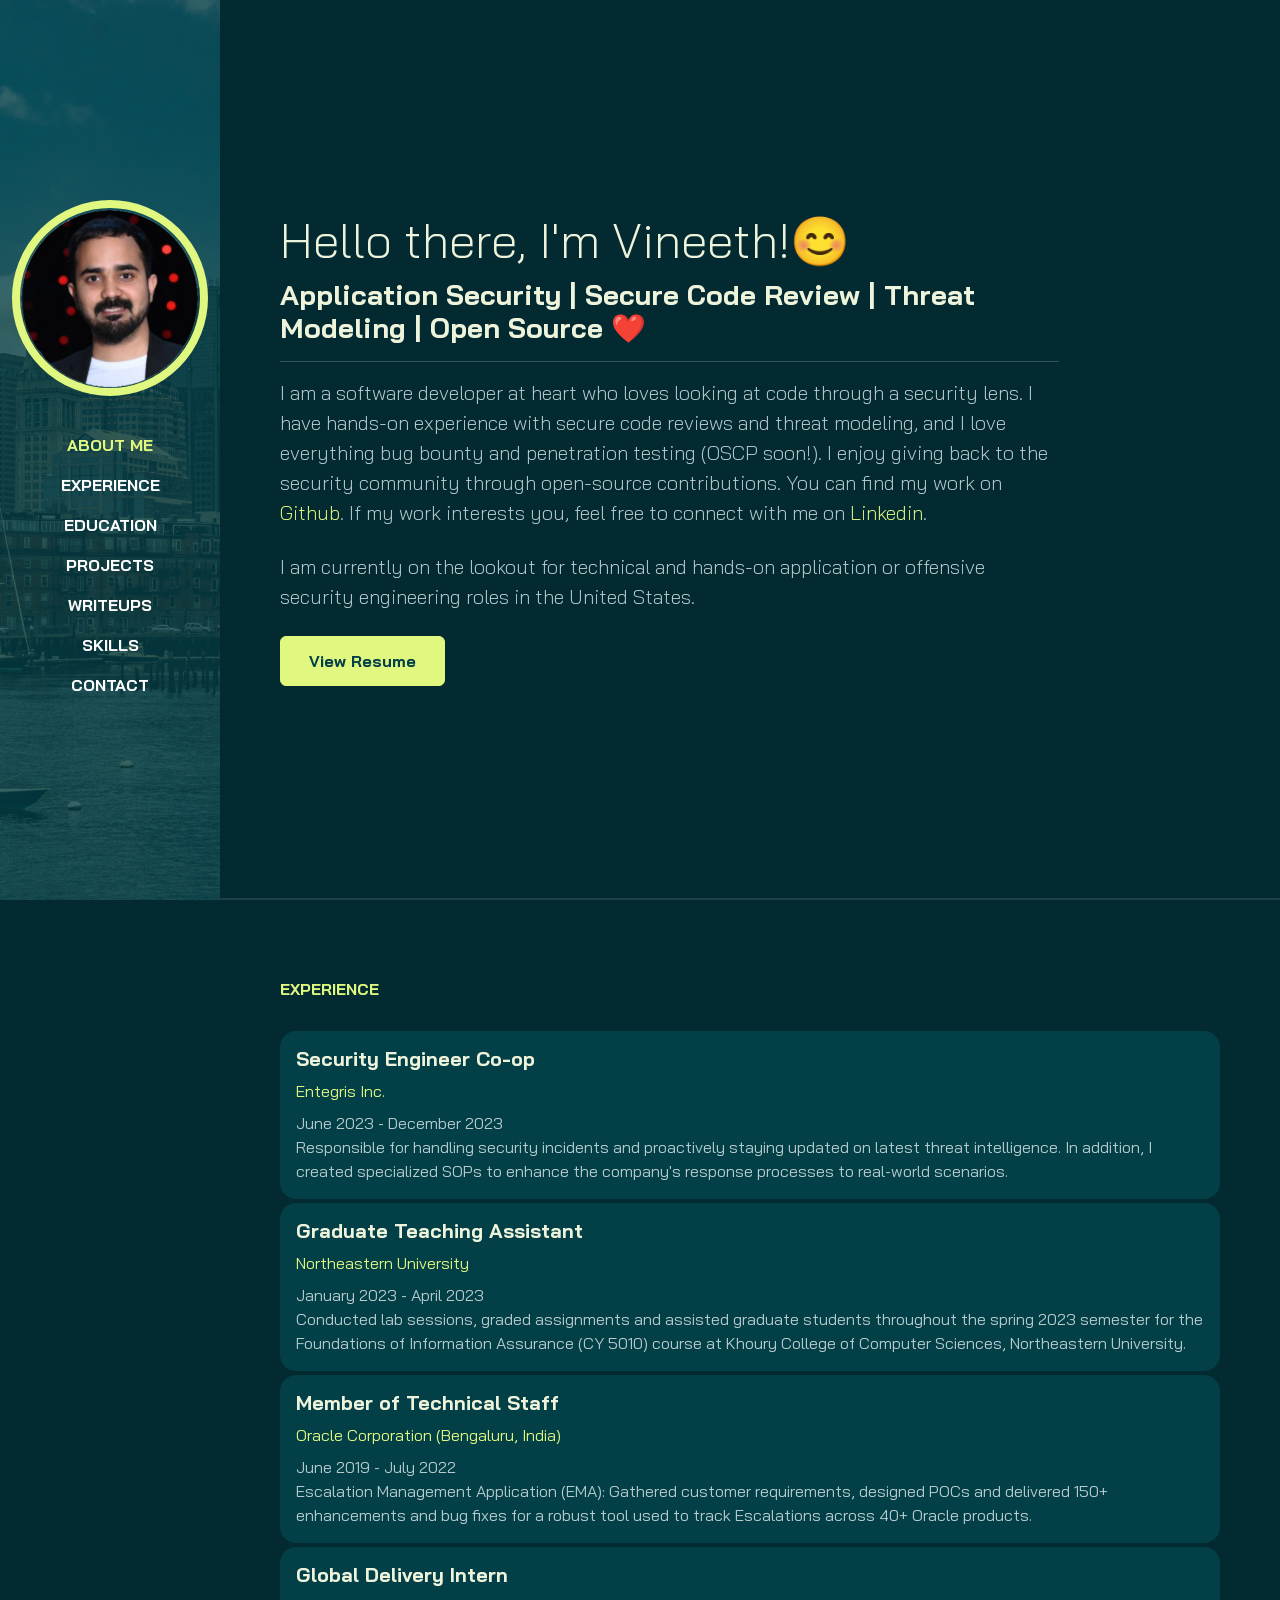
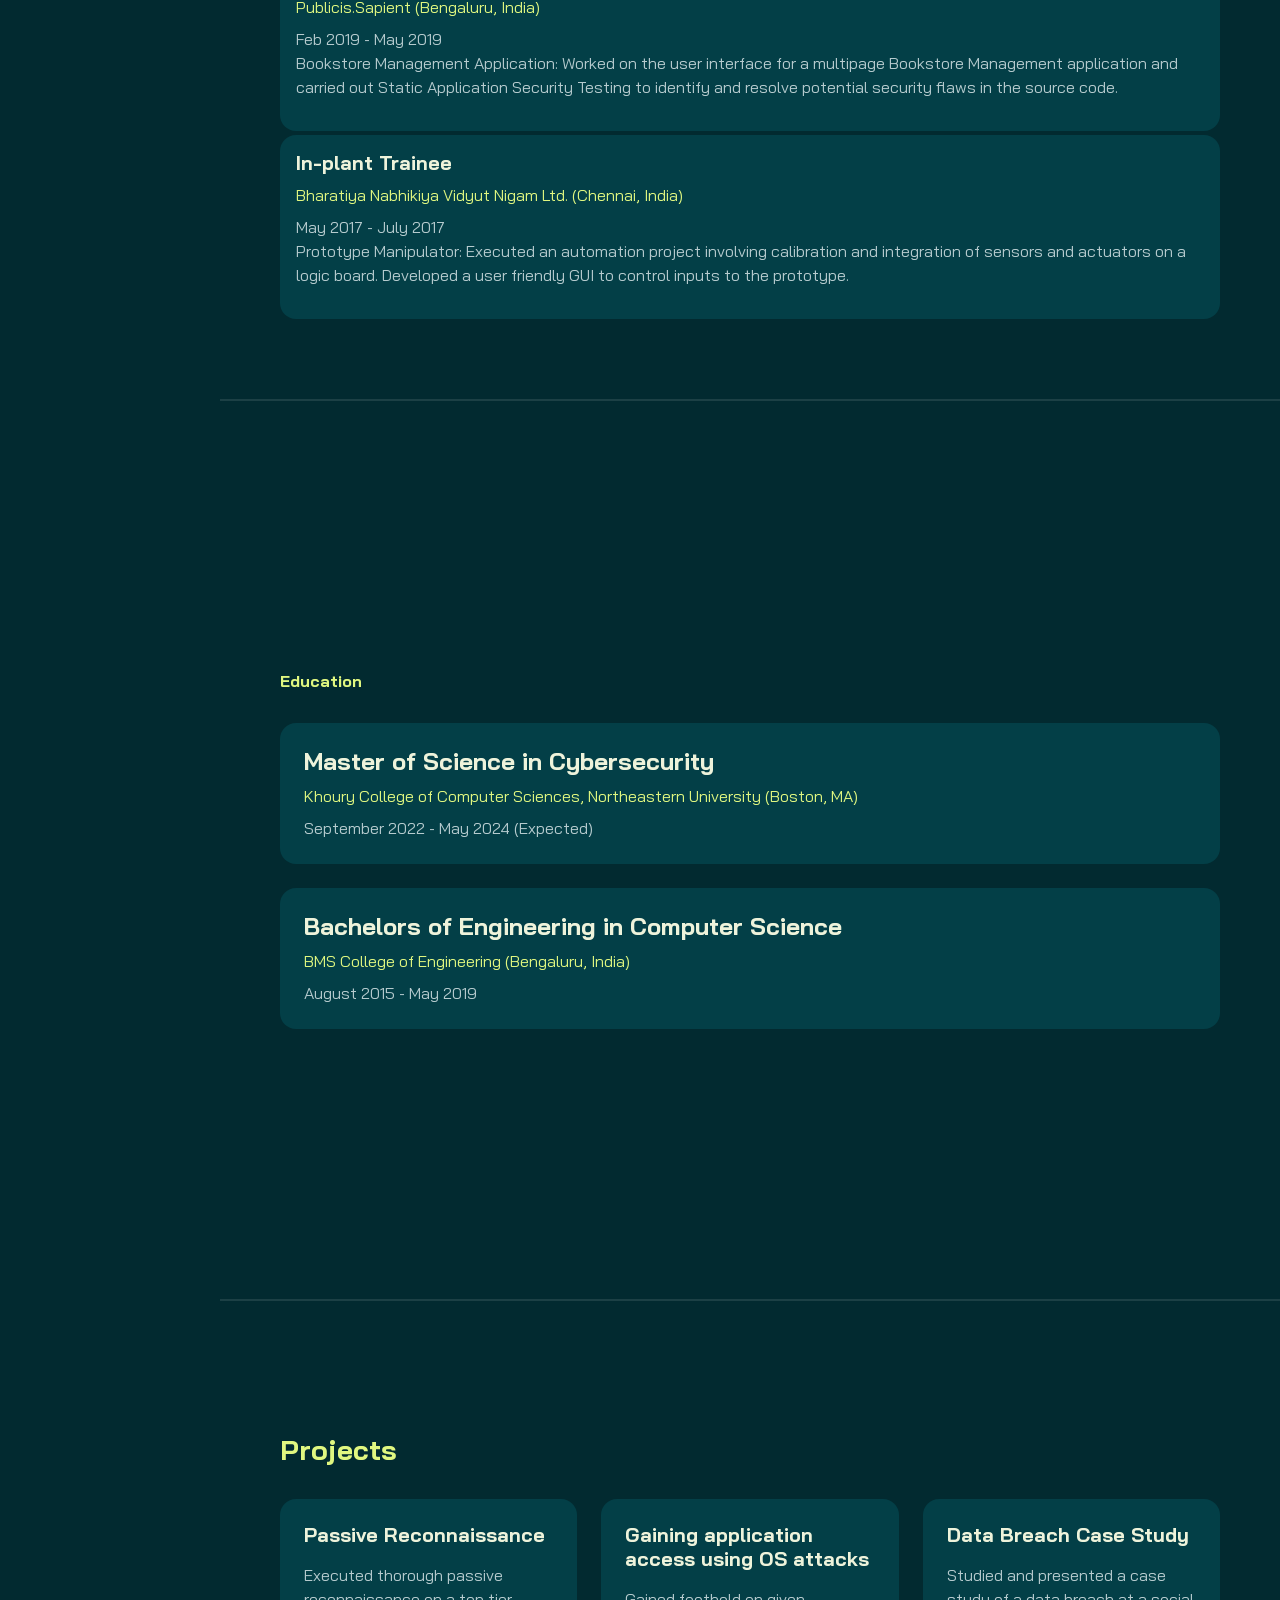
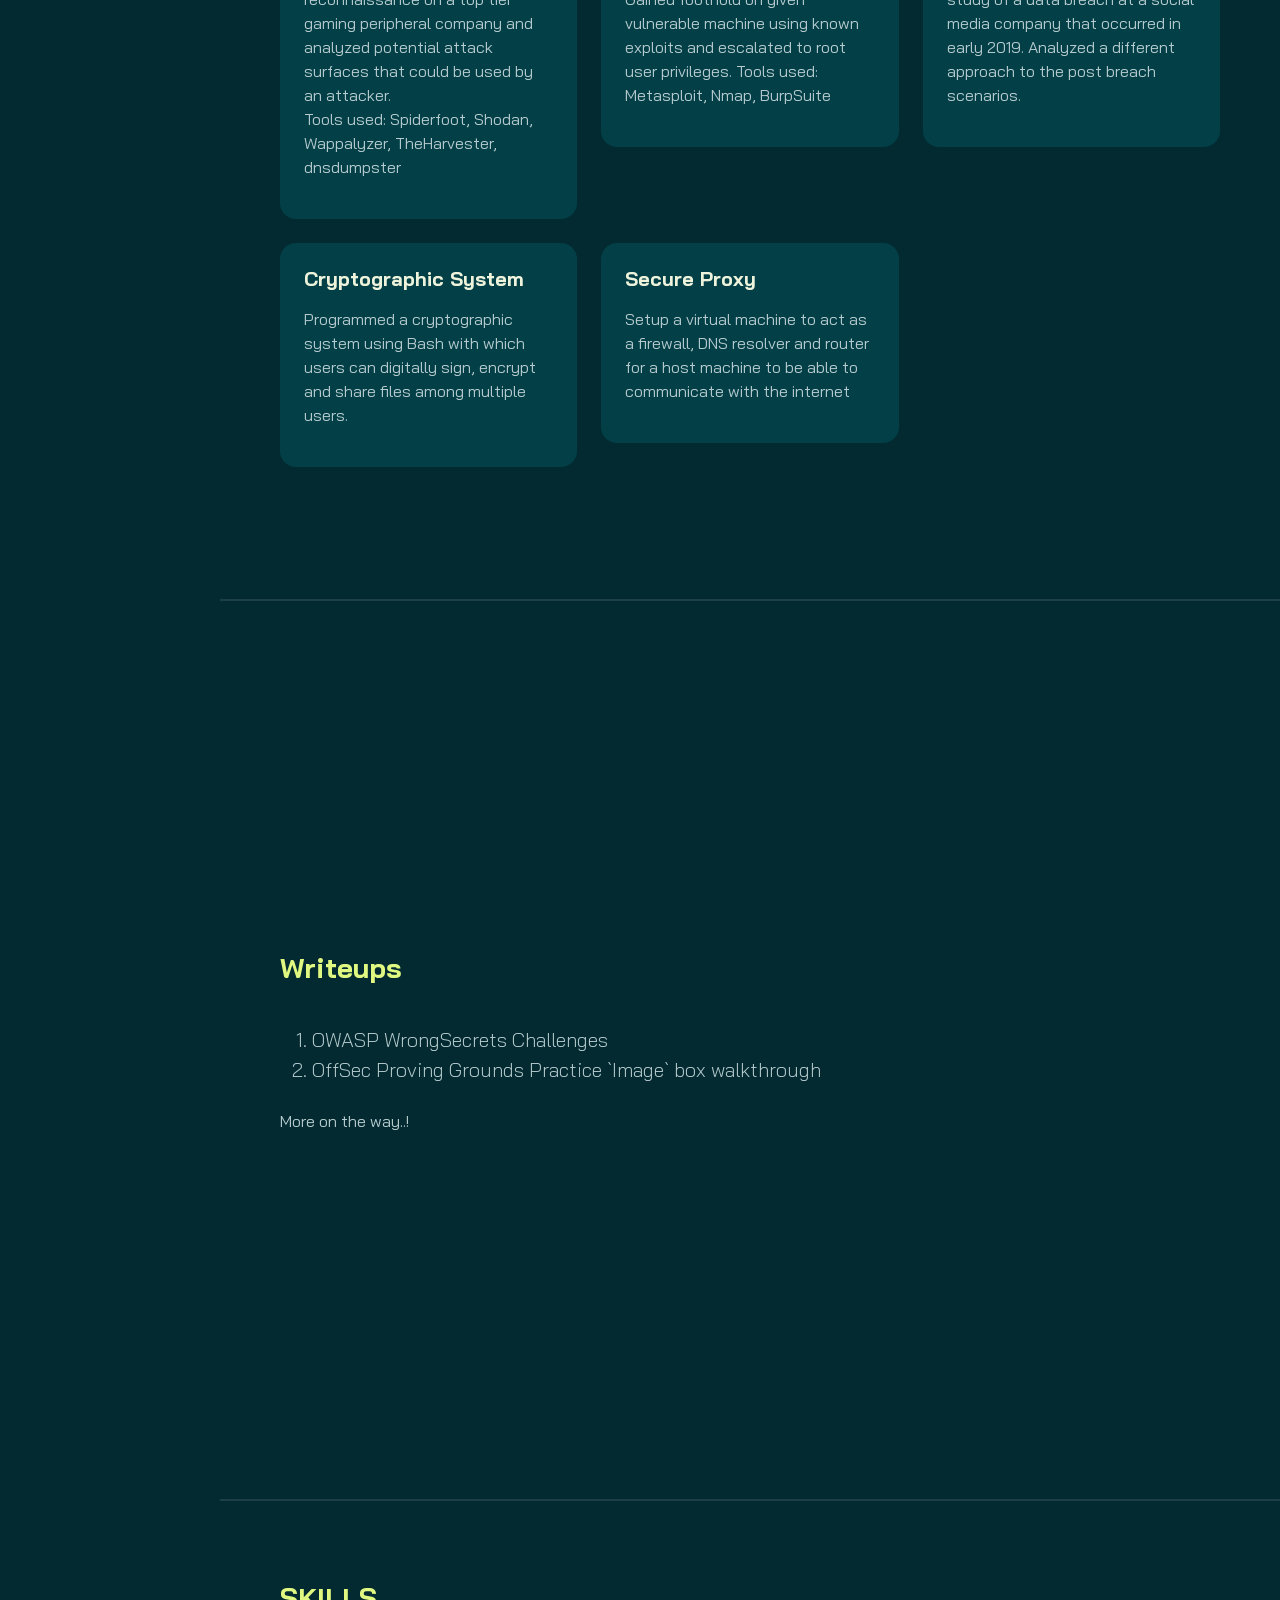
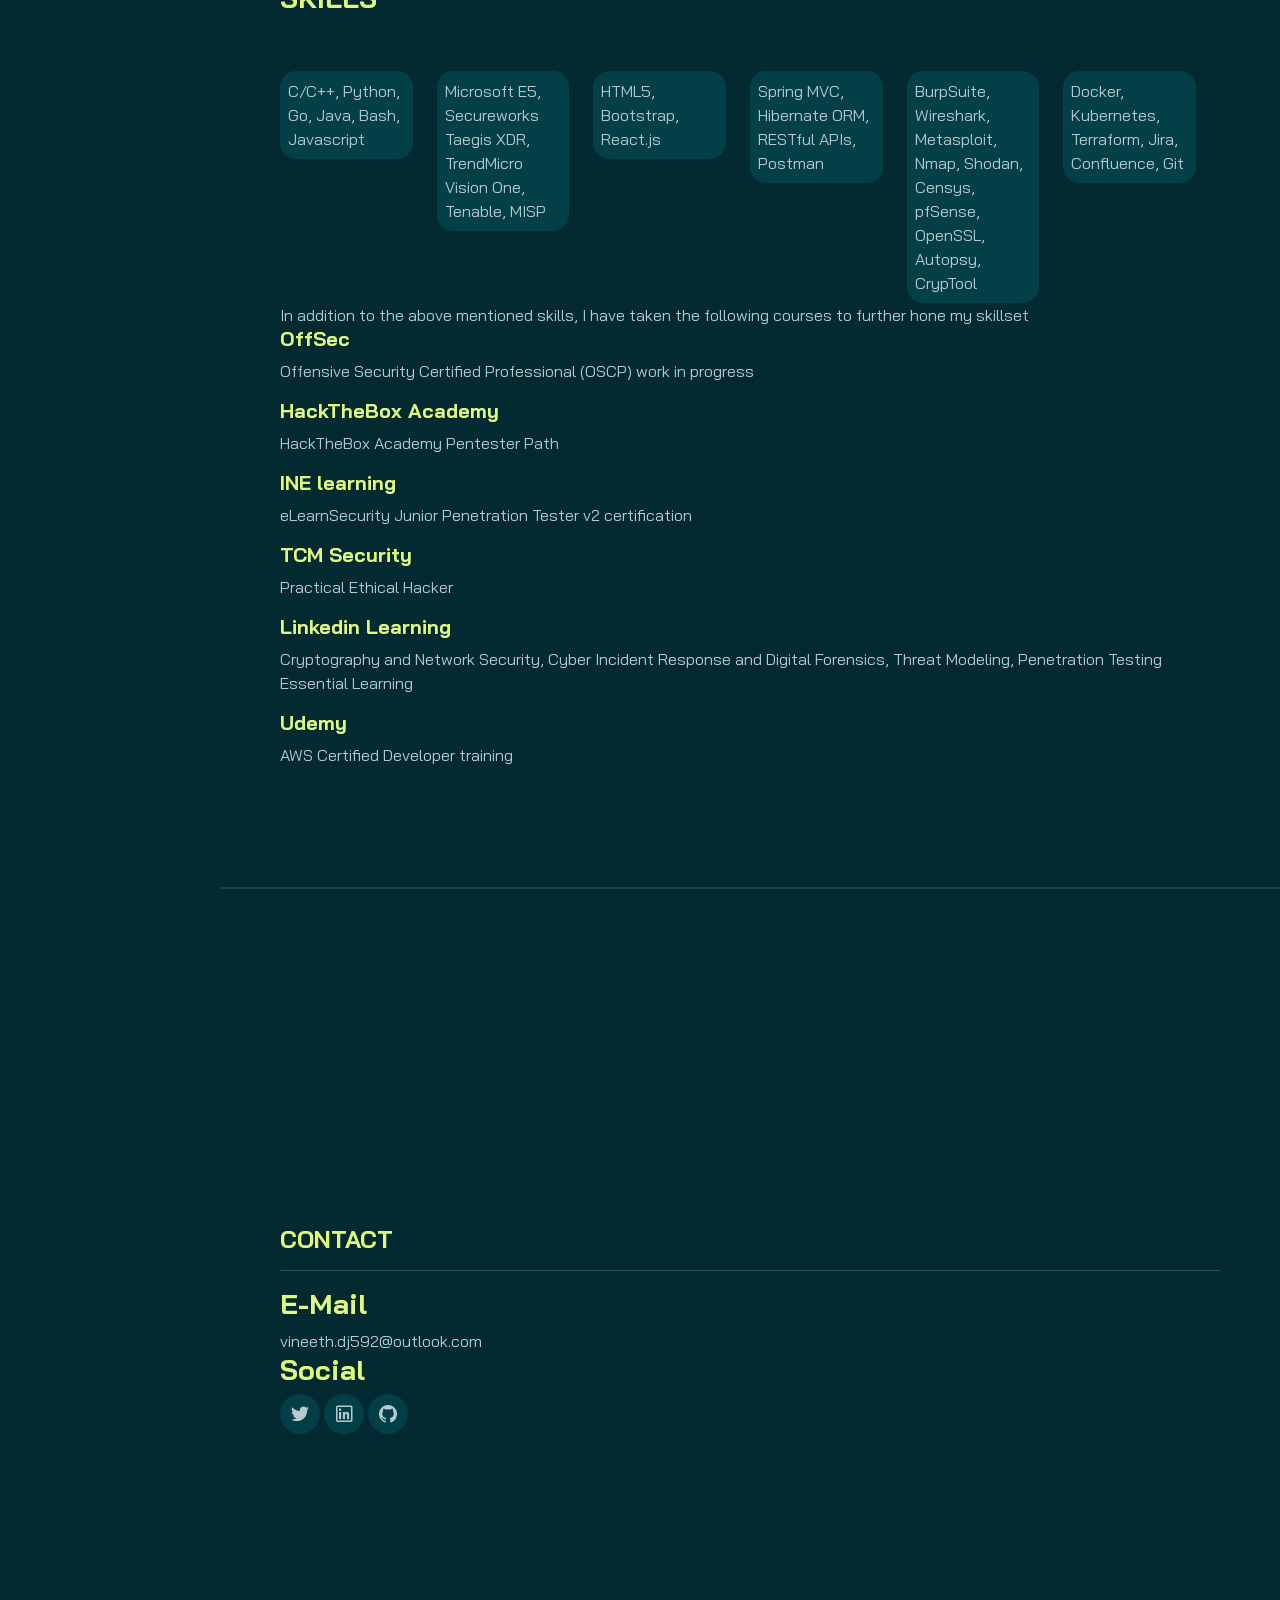
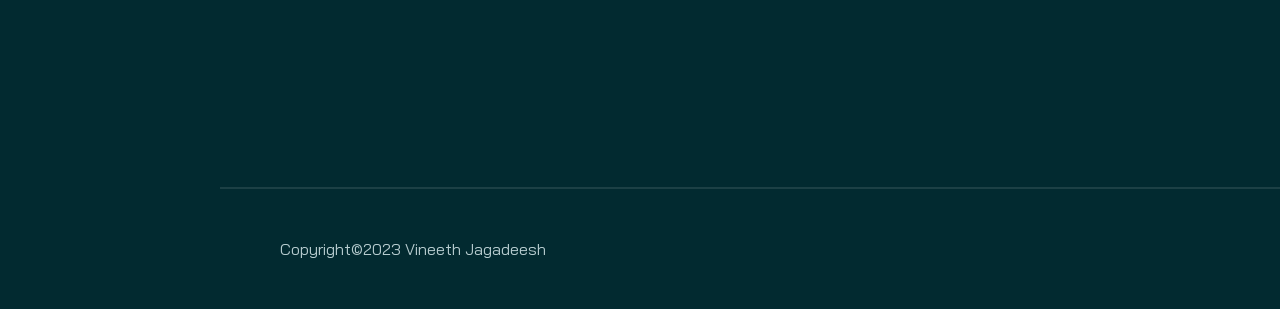
==== index.html @ b93177c3 "heading, resume, new article, twitter handle changed" ====
<!DOCTYPE html>
<html lang="en">

<head>
    <meta charset="UTF-8">
    <meta http-equiv="X-UA-Compatible" content="IE=edge">
    <meta name="viewport" content="width=device-width, initial-scale=1.0">
    <title>Vineeth Jagadeesh - Portfolio</title>
    <link rel="icon" type="image/x-icon" href="assets/img/favicon.ico">
    <link rel="stylesheet" href="./assets/css/bootstrap.min.css">
    <link rel="stylesheet" href="./assets/css/aos.css">
    <link rel="stylesheet" href="./assets/css/line-awesome.min.css">
    <link rel="stylesheet" href="./assets/css/style.css">
</head>

<body data-bs-spy="scroll" data-bs-target=".navbar">

    <!-- NAVBAR -->
    <nav class="navbar navbar-expand-lg navbar-dark fixed-top">
        <div class="container flex-lg-column">
            <a class="navbar-brand mx-lg-auto mb-lg-4" href="#">
                <span class="h3 fw-bold d-block d-lg-none">Vineeth Jagadeesh</span>
                <img src="./assets/img/me_circle.png" class="d-lg-block rounded-circle" alt="">
            </a>
            <button class="navbar-toggler" type="button" data-bs-toggle="collapse" data-bs-target="#navbarNav"
                aria-controls="navbarNav" aria-expanded="false" aria-label="Toggle navigation">
                <span class="navbar-toggler-icon"></span>
            </button>
            <div class="collapse navbar-collapse" id="navbarNav">
                <ul class="navbar-nav ms-auto flex-lg-column text-lg-center">

                    <li class="nav-item">
                        <a class="nav-link link-custom" href="#about">About Me</a>
                    </li>
                    <li class="nav-item">
                        <a class="nav-link link-custom" href="#experience">Experience</a>
                    </li>
                    <li class="nav-item">
                        <a class="nav-link link-custom" href="#education">Education</a>
                    </li>
                    <li class="nav-item">
                        <a class="nav-link link-custom" href="#projects">Projects</a>
                    </li>
                    <li class="nav-item">
                        <a class="nav-link link-custom" href="#writeups">Writeups</a>
                    </li>
                    <li class="nav-item">
                        <a class="nav-link link-custom" href="#skills">Skills</a>
                    </li>
                    <li class="nav-item">
                        <a class="nav-link link-custom" href="#contact">Contact</a>
                    </li>

                </ul>
            </div>
        </div>
    </nav>
    <!-- //NAVBAR -->

    <!-- CONTENT WRAPPER -->
    <div id="content-wrapper">

        <!-- ABOUT ME-->
        <section id="about" class="full-height px-lg-5">

            <div class="container">
                <div class="row">
                    <div class="col-lg-10">
                        <h1 class="display-5" data-aos="fade-up">Hello there, I'm Vineeth!😊</h1>
                        <h3 data-aos="fade-up">Application Security | Secure Code Review | Threat Modeling | Open Source ❤️</h3>
                        <hr>
                        <div data-aos="fade-up" data-aos-delay="300">
                            <p class="lead mt-2 mb-4">I am a software developer at heart who loves looking at code
                                through a security lens.
                                I have hands-on experience with secure code reviews and threat modeling, and I love everything bug bounty and penetration testing (OSCP soon!).
                                I enjoy giving back to the security community through open-source
                                contributions. You can find my work
                                on <a class="text-brand" href="https://github.com/DJvinnie">Github</a>. If my work
                                interests you, feel free to connect with me on
                                <a class="text-brand" href="https://www.linkedin.com/in/vineethdj1/">Linkedin</a>.
                            </p>
                            <p class="lead mt-2 mb-4">
                                I am currently on the lookout for technical and hands-on
                                application or offensive security engineering roles in the United States.
                            </p>
                            <button class="btn btn-brand"
                                onclick="location.href='https://drive.proton.me/urls/CJKHJM3J88#eDw84IKVj520';"
                                value="View Resume">
                                View Resume
                            </button>
                        </div>
                    </div>
                </div>
            </div>

        </section>
        <!-- //ABOUT ME-->

        <!-- EXPERIENCE -->
        <section id="experience" class="full-height px-lg-5">
            <div class="container" data-aos="fade-up">
                <div class="row pb-4">
                    <div class="col-lg-8">
                        <h6 class="text-brand">EXPERIENCE</h6>
                    </div>
                </div>
                <div class="row gy-5" data-aos="fade-up" data-aos-delay="300">
                    <div class="col-lg-12">
                        <div class="row gy-1">
                            <div class="col-12">
                                <div class="bg-base p-3 rounded-4 shadow-effect">
                                    <h5>Security Engineer Co-op</h5>
                                    <p class="text-brand mb-2">Entegris Inc.</p>
                                    June 2023 - December 2023
                                    <p class="mb-0">
                                        Responsible for handling security incidents and proactively staying updated on
                                        latest threat intelligence. In addition, I created specialized SOPs to enhance the
                                        company's response processes to real-world scenarios.
                                    </p>
                                </div>
                            </div>
                            <div class="col-12">
                                <div class="bg-base p-3 rounded-4 shadow-effect">
                                    <h5>Graduate Teaching Assistant</h5>
                                    <p class="text-brand mb-2">Northeastern University</p>
                                    January 2023 - April 2023
                                    <p class="mb-0">
                                        Conducted lab sessions, graded assignments and assisted graduate students
                                        throughout the spring 2023 semester for the Foundations of Information Assurance
                                        (CY 5010) course at Khoury College of Computer Sciences, Northeastern
                                        University.
                                    </p>
                                </div>
                            </div>
                            <div class="col-12">
                                <div class="bg-base p-3 rounded-4 shadow-effect">
                                    <h5>Member of Technical Staff</h5>
                                    <p class="text-brand mb-2">Oracle Corporation (Bengaluru, India)</p>
                                    June 2019 - July 2022
                                    <p class="mb-0">
                                        Escalation Management Application (EMA): Gathered customer requirements,
                                        designed POCs and delivered
                                        150+ enhancements and bug fixes for a robust tool used to track Escalations
                                        across 40+ Oracle products.
                                    </p>
                                </div>
                            </div>
                            <div class="col-12">
                                <div class="bg-base p-3 rounded-4 shadow-effect">
                                    <h5>Global Delivery Intern</h5>
                                    <p class="text-brand mb-2">Publicis.Sapient (Bengaluru, India)</p>
                                    Feb 2019 - May 2019
                                    <p>
                                        Bookstore Management Application: Worked on the user interface for a
                                        multipage Bookstore Management
                                        application and carried out Static Application Security Testing to identify
                                        and resolve potential security flaws in
                                        the source code.
                                    </p>
                                </div>
                            </div>
                            <div class="col-12">
                                <div class="bg-base p-3 rounded-4 shadow-effect">
                                    <h5>In-plant Trainee</h5>
                                    <p class="text-brand mb-2">Bharatiya Nabhikiya Vidyut Nigam Ltd. (Chennai, India)
                                    </p>
                                    May 2017 - July 2017
                                    <p>
                                        Prototype Manipulator: Executed an automation project involving calibration
                                        and integration of sensors and
                                        actuators on a logic board. Developed a user friendly GUI to control inputs
                                        to the prototype.
                                    </p>
                                </div>
                            </div>
                        </div>
                    </div>
                </div>

            </div>
        </section>
        <!-- //EXPERIENCE -->

        <!-- EDUCATION -->
        <section id="education" class="full-height px-lg-5">
            <div class="container" data-aos="fade-up">
                <div class="row pb-4">
                    <div class="col-lg-8">
                        <h6 class="text-brand">Education</h6>
                    </div>
                </div>
                <div class="row gy-5" data-aos="fade-up" data-aos-delay="300">
                    <div class="col-lg-12">
                        <div class="row gy-4">
                            <div class="col-12">
                                <div class="bg-base p-4 rounded-4 shadow-effect">
                                    <h4>Master of Science in Cybersecurity</h4>
                                    <p class="text-brand mb-2">Khoury College of Computer Sciences, Northeastern
                                        University (Boston, MA)</p>
                                    September 2022 - May 2024 (Expected)
                                </div>
                            </div>
                            <div class="col-12">
                                <div class="bg-base p-4 rounded-4 shadow-effect">
                                    <h4>Bachelors of Engineering in Computer Science</h4>
                                    <p class="text-brand mb-2">BMS College of Engineering (Bengaluru, India)</p>
                                    August 2015 - May 2019
                                </div>
                            </div>
                        </div>
                    </div>
                </div>
            </div>
        </section>
        <!-- //EDUCATION -->

        <!-- PROJECTS -->
        <section id="projects" class="full-height px-lg-5">
            <div class="container" data-aos="fade-up">

                <div class="row pb-4">
                    <div class="col-lg-8">
                        <h3 class="text-brand">Projects</h3>
                    </div>
                </div>

                <div class="row gy-4">

                    <div class="col-md-4">

                        <div class="review shadow-effect bg-base p-4 rounded-4">
                            <h5 class="mb-0">Passive Reconnaissance</h5>
                            <p class="my-3">Executed thorough passive reconnaissance on a top tier gaming peripheral
                                company and analyzed potential attack surfaces that could be used by an attacker.<br>
                                Tools used: Spiderfoot, Shodan, Wappalyzer, TheHarvester, dnsdumpster</p>
                        </div>

                    </div>

                    <div class="col-md-4">

                        <div class="review shadow-effect bg-base p-4 rounded-4">
                            <h5 class="mb-0">Gaining application access using OS attacks</h5>
                            <p class="my-3">Gained foothold on given vulnerable machine using known exploits and
                                escalated to
                                root user privileges. Tools used: Metasploit, Nmap, BurpSuite</p>
                        </div>

                    </div>

                    <div class="col-md-4">

                        <div class="review shadow-effect bg-base p-4 rounded-4">
                            <h5 class="mb-0">Data Breach Case Study</h5>
                            <p class="my-3">Studied and presented a case study of a data breach at a social media
                                company that occurred in early 2019. Analyzed a different approach to the post breach
                                scenarios.
                            </p>
                        </div>

                    </div>

                    <div class="col-md-4">

                        <div class="review shadow-effect bg-base p-4 rounded-4">
                            <h5 class="mb-0">Cryptographic System</h5>
                            <p class="my-3">Programmed a cryptographic system using Bash with which users can digitally
                                sign, encrypt and share files among multiple users.</p>
                        </div>

                    </div>

                    <div class="col-md-4">

                        <div class="review shadow-effect bg-base p-4 rounded-4">
                            <h5 class="mb-0">Secure Proxy</h5>
                            <p class="my-3">Setup a virtual machine to act as a firewall, DNS resolver and router for a
                                host machine to be able to communicate with the internet</p>
                        </div>

                    </div>

                </div>

            </div>
        </section>
        <!-- //PROJECTS -->

        <!-- WRITEUPS -->
        <section id="writeups" class="full-height px-lg-5">
            <div class="container">
                <div class="row pb-4">
                    <div class="col-lg-8">
                        <h3 class="text-brand">Writeups</h3>
                    </div>
                </div>
                <ol class="lead mt-2 mb-4" data-aos="fade-up">
                    <li><a href="https://medium.com/@vineeth.dj/owasp-wrongsecrets-writeup-24ad3460be0a">OWASP WrongSecrets Challenges</a></li>
                    <li><a href="https://medium.com/@vineeth.dj/proving-grounds-image-walkthrough-cf7e0b09ba93">OffSec Proving Grounds Practice `Image` box walkthrough</a></li>
                </ol>
                <p>More on the way..!</p>
            </div>
        </section>
        <!-- //WRITEUPS-->

        <!-- SKILLS -->
        <section id="skills" class="full-height px-lg-5">
            <div class="container">
                <div class="row pb-4" data-aos="fade-up">
                    <div class="col-lg-8">
                        <h3 class="text-brand">SKILLS</h3>
                    </div>
                    <div class="row gy-4" data-aos="fade-up" data-aos-delay="300">
                        <div class="col-md-2">
                            <div class="review shadow-effect bg-base p-2 rounded-4">
                                <p class="mb-0">C/C++, Python, Go, Java, Bash, Javascript</p>
                            </div>
                        </div>
                        <div class="col-md-2">
                            <div class="review shadow-effect bg-base p-2 rounded-4">
                                <p class="mb-0">Microsoft E5, Secureworks Taegis XDR, TrendMicro Vision One, Tenable, MISP</p>
                            </div>
                        </div>
                        <div class="col-md-2">
                            <div class="review shadow-effect bg-base p-2 rounded-4">
                                <p class="mb-0">HTML5, Bootstrap, React.js</p>
                            </div>
                        </div>
                        <div class="col-md-2">
                            <div class="review shadow-effect bg-base p-2 rounded-4">
                                <p class="mb-0">Spring MVC, Hibernate ORM, RESTful APIs, Postman</p>
                            </div>
                        </div>
                        <div class="col-md-2">
                            <div class="review shadow-effect bg-base p-2 rounded-4">
                                <p class="mb-0">BurpSuite, Wireshark, Metasploit, Nmap, Shodan, Censys, pfSense,
                                    OpenSSL, Autopsy, CrypTool</p>
                            </div>
                        </div>
                        <div class="col-md-2">
                            <div class="review shadow-effect bg-base p-2 rounded-4">
                                <p class="mb-0">Docker, Kubernetes, Terraform, Jira, Confluence, Git</p>
                            </div>
                        </div>
                    </div>
                    <div data-aos="fade-up" data-aos-delay="400">
                        <p class="mb-0 text-brand2">In addition to the above mentioned skills, I have taken the
                            following
                            courses to further
                            hone my skillset</p>
                        <h5 class="text-brand">OffSec</h5>
                        <p class="text-brand2">Offensive Security Certified Professional (OSCP) work in progress</p>
                        <h5 class="text-brand">HackTheBox Academy</h5>
                        <p class="text-brand2">HackTheBox Academy Pentester Path</p>
                        <h5 class="text-brand">INE learning</h5>
                        <p class="text-brand2">eLearnSecurity Junior Penetration Tester v2 certification</p>
                        <h5 class="text-brand">TCM Security</h5>
                        <p class="text-brand2">Practical Ethical Hacker</p>
                        <h5 class="text-brand">Linkedin Learning</h5>
                        <p class="text-brand2">Cryptography and Network Security, Cyber Incident Response and Digital
                            Forensics, Threat Modeling, Penetration Testing Essential Learning</p>
                        <h5 class="text-brand">Udemy</h5>
                        <p class="text-brand2">AWS Certified Developer training</p>
                    </div>
                </div>



            </div>
        </section>
        <!-- //SKILLS -->

        <!-- CONTACT -->
        <section id="contact" class="full-height px-lg-5">
            <div class="container">

                <div class="row">
                    <!-- <div class="col-lg-8 pb-4" data-aos="fade-up">
                        <h6 class="text-brand">CONTACT</h6>
                        <h1>Interested in working together? Let's talk
                        </h1>
                    </div>
                    
                    <div class="col-lg-8" data-aos="fade-up" data-aos-delay="300">
                        <form action="#" class="row g-lg-3 gy-3">
                            <div class="form-group col-md-6">
                                <input type="text" class="form-control" placeholder="Enter your name">
                            </div>
                            <div class="form-group col-md-6">
                                <input type="email" class="form-control" placeholder="Enter your email">
                            </div>
                            <div class="form-group col-12">
                                <input type="text" class="form-control" placeholder="Enter subject">
                            </div>
                            <div class="form-group col-12">
                                <textarea name="" rows="4" class="form-control" placeholder="Enter your message"></textarea>
                            </div>
                            <div class="form-group col-12 d-grid">
                                <button type="submit" class="btn btn-brand">Contact me</button>
                            </div>
                        </form>
                    </div> -->

                    <div class="col-lg-12" data-aos="fade-up">
                        <h4 class="text-brand">CONTACT</h4>
                        <hr>
                        <p>
                        <h3 class="text-brand">E-Mail</h3>
                        <span><a href="mailto:vineeth.dj592@outlook.com">vineeth.dj592@outlook.com</a></span>
                        <br>
                        <h3 class="text-brand">Social</h3>
                        <div class="social-icons">
                            <a href="https://twitter.com/pingvinnie"><i class="lab la-twitter"></i></a>
                            <a href="https://www.linkedin.com/in/vineethdj1/"><i class="lab la-linkedin"></i></a>
                            <a href="https://github.com/DJvinnie"><i class="lab la-github"></i></a>
                        </div>
                        </p>
                    </div>
                </div>


            </div>
        </section>
        <!-- //CONTACT -->

        <!-- FOOTER -->
        <footer class="py-5 px-lg-5">
            <div class="container">
                <div class="row gy-4 justify-content-between">
                    <div class="col-auto">
                        <p class="mb-0">Copyright<span>&copy;</span>2023<a href="#"> Vineeth Jagadeesh</a></p>
                    </div>
                </div>
            </div>
        </footer>
        <!-- //FOOTER -->

    </div>
    <!-- //CONTENT WRAPPER -->

    <button class="back-to-top hidden">
        <svg xmlns="http://www.w3.org/2000/svg" class="back-to-top-icon" fill="none" viewBox="0 0 24 24"
            stroke="currentColor">
            <path stroke-linecap="round" stroke-linejoin="round" stroke-width="2" d="M7 11l5-5m0 0l5 5m-5-5v12" />
        </svg>
    </button>


    <script src="./assets/js/bootstrap.bundle.min.js"></script>
    <script src="./assets/js/aos.js"></script>
    <script src="./assets/js/main.js"></script>
</body>

</html>
---- assets/css/line-awesome.min.css ----
.la,.lab,.lad,.lal,.lar,.las{-moz-osx-font-smoothing:grayscale;-webkit-font-smoothing:antialiased;display:inline-block;font-style:normal;font-variant:normal;text-rendering:auto;line-height:1}.la-lg{font-size:1.33333em;line-height:.75em;vertical-align:-.0667em}.la-xs{font-size:.75em}.la-sm{font-size:.875em}.la-1x{font-size:1em}.la-2x{font-size:2em}.la-3x{font-size:3em}.la-4x{font-size:4em}.la-5x{font-size:5em}.la-6x{font-size:6em}.la-7x{font-size:7em}.la-8x{font-size:8em}.la-9x{font-size:9em}.la-10x{font-size:10em}.la-fw{text-align:center;width:1.25em}.la-ul{list-style-type:none;margin-left:2.5em;padding-left:0}.la-ul>li{position:relative}.la-li{left:-2em;position:absolute;text-align:center;width:2em;line-height:inherit}.la-border{border:solid .08em #eee;border-radius:.1em;padding:.2em .25em .15em}.la-pull-left{float:left}.la-pull-right{float:right}.la.la-pull-left,.lab.la-pull-left,.lal.la-pull-left,.lar.la-pull-left,.las.la-pull-left{margin-right:.3em}.la.la-pull-right,.lab.la-pull-right,.lal.la-pull-right,.lar.la-pull-right,.las.la-pull-right{margin-left:.3em}.la-spin{-webkit-animation:la-spin 2s infinite linear;animation:la-spin 2s infinite linear}.la-pulse{-webkit-animation:la-spin 1s infinite steps(8);animation:la-spin 1s infinite steps(8)}@-webkit-keyframes la-spin{0%{-webkit-transform:rotate(0);transform:rotate(0)}100%{-webkit-transform:rotate(360deg);transform:rotate(360deg)}}@keyframes la-spin{0%{-webkit-transform:rotate(0);transform:rotate(0)}100%{-webkit-transform:rotate(360deg);transform:rotate(360deg)}}.la-rotate-90{-webkit-transform:rotate(90deg);transform:rotate(90deg)}.la-rotate-180{-webkit-transform:rotate(180deg);transform:rotate(180deg)}.la-rotate-270{-webkit-transform:rotate(270deg);transform:rotate(270deg)}.la-flip-horizontal{-webkit-transform:scale(-1,1);transform:scale(-1,1)}.la-flip-vertical{-webkit-transform:scale(1,-1);transform:scale(1,-1)}.la-flip-both,.la-flip-horizontal.la-flip-vertical{-webkit-transform:scale(-1,-1);transform:scale(-1,-1)}:root .la-flip-both,:root .la-flip-horizontal,:root .la-flip-vertical,:root .la-rotate-180,:root .la-rotate-270,:root .la-rotate-90{-webkit-filter:none;filter:none}.la-stack{display:inline-block;height:2em;line-height:2em;position:relative;vertical-align:middle;width:2.5em}.la-stack-1x,.la-stack-2x{left:0;position:absolute;text-align:center;width:100%}.la-stack-1x{line-height:inherit}.la-stack-2x{font-size:2em}.la-inverse{color:#fff}.la-500px:before{content:"\f26e"}.la-accessible-icon:before{content:"\f368"}.la-accusoft:before{content:"\f369"}.la-acquisitions-incorporated:before{content:"\f6af"}.la-ad:before{content:"\f641"}.la-address-book:before{content:"\f2b9"}.la-address-card:before{content:"\f2bb"}.la-adjust:before{content:"\f042"}.la-adn:before{content:"\f170"}.la-adobe:before{content:"\f778"}.la-adversal:before{content:"\f36a"}.la-affiliatetheme:before{content:"\f36b"}.la-air-freshener:before{content:"\f5d0"}.la-airbnb:before{content:"\f834"}.la-algolia:before{content:"\f36c"}.la-align-center:before{content:"\f037"}.la-align-justify:before{content:"\f039"}.la-align-left:before{content:"\f036"}.la-align-right:before{content:"\f038"}.la-alipay:before{content:"\f642"}.la-allergies:before{content:"\f461"}.la-amazon:before{content:"\f270"}.la-amazon-pay:before{content:"\f42c"}.la-ambulance:before{content:"\f0f9"}.la-american-sign-language-interpreting:before{content:"\f2a3"}.la-amilia:before{content:"\f36d"}.la-anchor:before{content:"\f13d"}.la-android:before{content:"\f17b"}.la-angellist:before{content:"\f209"}.la-angle-double-down:before{content:"\f103"}.la-angle-double-left:before{content:"\f100"}.la-angle-double-right:before{content:"\f101"}.la-angle-double-up:before{content:"\f102"}.la-angle-down:before{content:"\f107"}.la-angle-left:before{content:"\f104"}.la-angle-right:before{content:"\f105"}.la-angle-up:before{content:"\f106"}.la-angry:before{content:"\f556"}.la-angrycreative:before{content:"\f36e"}.la-angular:before{content:"\f420"}.la-ankh:before{content:"\f644"}.la-app-store:before{content:"\f36f"}.la-app-store-ios:before{content:"\f370"}.la-apper:before{content:"\f371"}.la-apple:before{content:"\f179"}.la-apple-alt:before{content:"\f5d1"}.la-apple-pay:before{content:"\f415"}.la-archive:before{content:"\f187"}.la-archway:before{content:"\f557"}.la-arrow-alt-circle-down:before{content:"\f358"}.la-arrow-alt-circle-left:before{content:"\f359"}.la-arrow-alt-circle-right:before{content:"\f35a"}.la-arrow-alt-circle-up:before{content:"\f35b"}.la-arrow-circle-down:before{content:"\f0ab"}.la-arrow-circle-left:before{content:"\f0a8"}.la-arrow-circle-right:before{content:"\f0a9"}.la-arrow-circle-up:before{content:"\f0aa"}.la-arrow-down:before{content:"\f063"}.la-arrow-left:before{content:"\f060"}.la-arrow-right:before{content:"\f061"}.la-arrow-up:before{content:"\f062"}.la-arrows-alt:before{content:"\f0b2"}.la-arrows-alt-h:before{content:"\f337"}.la-arrows-alt-v:before{content:"\f338"}.la-artstation:before{content:"\f77a"}.la-assistive-listening-systems:before{content:"\f2a2"}.la-asterisk:before{content:"\f069"}.la-asymmetrik:before{content:"\f372"}.la-at:before{content:"\f1fa"}.la-atlas:before{content:"\f558"}.la-atlassian:before{content:"\f77b"}.la-atom:before{content:"\f5d2"}.la-audible:before{content:"\f373"}.la-audio-description:before{content:"\f29e"}.la-autoprefixer:before{content:"\f41c"}.la-avianex:before{content:"\f374"}.la-aviato:before{content:"\f421"}.la-award:before{content:"\f559"}.la-aws:before{content:"\f375"}.la-baby:before{content:"\f77c"}.la-baby-carriage:before{content:"\f77d"}.la-backspace:before{content:"\f55a"}.la-backward:before{content:"\f04a"}.la-bacon:before{content:"\f7e5"}.la-balance-scale:before{content:"\f24e"}.la-balance-scale-left:before{content:"\f515"}.la-balance-scale-right:before{content:"\f516"}.la-ban:before{content:"\f05e"}.la-band-aid:before{content:"\f462"}.la-bandcamp:before{content:"\f2d5"}.la-barcode:before{content:"\f02a"}.la-bars:before{content:"\f0c9"}.la-baseball-ball:before{content:"\f433"}.la-basketball-ball:before{content:"\f434"}.la-bath:before{content:"\f2cd"}.la-battery-empty:before{content:"\f244"}.la-battery-full:before{content:"\f240"}.la-battery-half:before{content:"\f242"}.la-battery-quarter:before{content:"\f243"}.la-battery-three-quarters:before{content:"\f241"}.la-battle-net:before{content:"\f835"}.la-bed:before{content:"\f236"}.la-beer:before{content:"\f0fc"}.la-behance:before{content:"\f1b4"}.la-behance-square:before{content:"\f1b5"}.la-bell:before{content:"\f0f3"}.la-bell-slash:before{content:"\f1f6"}.la-bezier-curve:before{content:"\f55b"}.la-bible:before{content:"\f647"}.la-bicycle:before{content:"\f206"}.la-biking:before{content:"\f84a"}.la-bimobject:before{content:"\f378"}.la-binoculars:before{content:"\f1e5"}.la-biohazard:before{content:"\f780"}.la-birthday-cake:before{content:"\f1fd"}.la-bitbucket:before{content:"\f171"}.la-bitcoin:before{content:"\f379"}.la-bity:before{content:"\f37a"}.la-black-tie:before{content:"\f27e"}.la-blackberry:before{content:"\f37b"}.la-blender:before{content:"\f517"}.la-blender-phone:before{content:"\f6b6"}.la-blind:before{content:"\f29d"}.la-blog:before{content:"\f781"}.la-blogger:before{content:"\f37c"}.la-blogger-b:before{content:"\f37d"}.la-bluetooth:before{content:"\f293"}.la-bluetooth-b:before{content:"\f294"}.la-bold:before{content:"\f032"}.la-bolt:before{content:"\f0e7"}.la-bomb:before{content:"\f1e2"}.la-bone:before{content:"\f5d7"}.la-bong:before{content:"\f55c"}.la-book:before{content:"\f02d"}.la-book-dead:before{content:"\f6b7"}.la-book-medical:before{content:"\f7e6"}.la-book-open:before{content:"\f518"}.la-book-reader:before{content:"\f5da"}.la-bookmark:before{content:"\f02e"}.la-bootstrap:before{content:"\f836"}.la-border-all:before{content:"\f84c"}.la-border-none:before{content:"\f850"}.la-border-style:before{content:"\f853"}.la-bowling-ball:before{content:"\f436"}.la-box:before{content:"\f466"}.la-box-open:before{content:"\f49e"}.la-boxes:before{content:"\f468"}.la-braille:before{content:"\f2a1"}.la-brain:before{content:"\f5dc"}.la-bread-slice:before{content:"\f7ec"}.la-briefcase:before{content:"\f0b1"}.la-briefcase-medical:before{content:"\f469"}.la-broadcast-tower:before{content:"\f519"}.la-broom:before{content:"\f51a"}.la-brush:before{content:"\f55d"}.la-btc:before{content:"\f15a"}.la-buffer:before{content:"\f837"}.la-bug:before{content:"\f188"}.la-building:before{content:"\f1ad"}.la-bullhorn:before{content:"\f0a1"}.la-bullseye:before{content:"\f140"}.la-burn:before{content:"\f46a"}.la-buromobelexperte:before{content:"\f37f"}.la-bus:before{content:"\f207"}.la-bus-alt:before{content:"\f55e"}.la-business-time:before{content:"\f64a"}.la-buy-n-large:before{content:"\f8a6"}.la-buysellads:before{content:"\f20d"}.la-calculator:before{content:"\f1ec"}.la-calendar:before{content:"\f133"}.la-calendar-alt:before{content:"\f073"}.la-calendar-check:before{content:"\f274"}.la-calendar-day:before{content:"\f783"}.la-calendar-minus:before{content:"\f272"}.la-calendar-plus:before{content:"\f271"}.la-calendar-times:before{content:"\f273"}.la-calendar-week:before{content:"\f784"}.la-camera:before{content:"\f030"}.la-camera-retro:before{content:"\f083"}.la-campground:before{content:"\f6bb"}.la-canadian-maple-leaf:before{content:"\f785"}.la-candy-cane:before{content:"\f786"}.la-cannabis:before{content:"\f55f"}.la-capsules:before{content:"\f46b"}.la-car:before{content:"\f1b9"}.la-car-alt:before{content:"\f5de"}.la-car-battery:before{content:"\f5df"}.la-car-crash:before{content:"\f5e1"}.la-car-side:before{content:"\f5e4"}.la-caret-down:before{content:"\f0d7"}.la-caret-left:before{content:"\f0d9"}.la-caret-right:before{content:"\f0da"}.la-caret-square-down:before{content:"\f150"}.la-caret-square-left:before{content:"\f191"}.la-caret-square-right:before{content:"\f152"}.la-caret-square-up:before{content:"\f151"}.la-caret-up:before{content:"\f0d8"}.la-carrot:before{content:"\f787"}.la-cart-arrow-down:before{content:"\f218"}.la-cart-plus:before{content:"\f217"}.la-cash-register:before{content:"\f788"}.la-cat:before{content:"\f6be"}.la-cc-amazon-pay:before{content:"\f42d"}.la-cc-amex:before{content:"\f1f3"}.la-cc-apple-pay:before{content:"\f416"}.la-cc-diners-club:before{content:"\f24c"}.la-cc-discover:before{content:"\f1f2"}.la-cc-jcb:before{content:"\f24b"}.la-cc-mastercard:before{content:"\f1f1"}.la-cc-paypal:before{content:"\f1f4"}.la-cc-stripe:before{content:"\f1f5"}.la-cc-visa:before{content:"\f1f0"}.la-centercode:before{content:"\f380"}.la-centos:before{content:"\f789"}.la-certificate:before{content:"\f0a3"}.la-chair:before{content:"\f6c0"}.la-chalkboard:before{content:"\f51b"}.la-chalkboard-teacher:before{content:"\f51c"}.la-charging-station:before{content:"\f5e7"}.la-chart-area:before{content:"\f1fe"}.la-chart-bar:before{content:"\f080"}.la-chart-line:before{content:"\f201"}.la-chart-pie:before{content:"\f200"}.la-check:before{content:"\f00c"}.la-check-circle:before{content:"\f058"}.la-check-double:before{content:"\f560"}.la-check-square:before{content:"\f14a"}.la-cheese:before{content:"\f7ef"}.la-chess:before{content:"\f439"}.la-chess-bishop:before{content:"\f43a"}.la-chess-board:before{content:"\f43c"}.la-chess-king:before{content:"\f43f"}.la-chess-knight:before{content:"\f441"}.la-chess-pawn:before{content:"\f443"}.la-chess-queen:before{content:"\f445"}.la-chess-rook:before{content:"\f447"}.la-chevron-circle-down:before{content:"\f13a"}.la-chevron-circle-left:before{content:"\f137"}.la-chevron-circle-right:before{content:"\f138"}.la-chevron-circle-up:before{content:"\f139"}.la-chevron-down:before{content:"\f078"}.la-chevron-left:before{content:"\f053"}.la-chevron-right:before{content:"\f054"}.la-chevron-up:before{content:"\f077"}.la-child:before{content:"\f1ae"}.la-chrome:before{content:"\f268"}.la-chromecast:before{content:"\f838"}.la-church:before{content:"\f51d"}.la-circle:before{content:"\f111"}.la-circle-notch:before{content:"\f1ce"}.la-city:before{content:"\f64f"}.la-clinic-medical:before{content:"\f7f2"}.la-clipboard:before{content:"\f328"}.la-clipboard-check:before{content:"\f46c"}.la-clipboard-list:before{content:"\f46d"}.la-clock:before{content:"\f017"}.la-clone:before{content:"\f24d"}.la-closed-captioning:before{content:"\f20a"}.la-cloud:before{content:"\f0c2"}.la-cloud-download-alt:before{content:"\f381"}.la-cloud-meatball:before{content:"\f73b"}.la-cloud-moon:before{content:"\f6c3"}.la-cloud-moon-rain:before{content:"\f73c"}.la-cloud-rain:before{content:"\f73d"}.la-cloud-showers-heavy:before{content:"\f740"}.la-cloud-sun:before{content:"\f6c4"}.la-cloud-sun-rain:before{content:"\f743"}.la-cloud-upload-alt:before{content:"\f382"}.la-cloudscale:before{content:"\f383"}.la-cloudsmith:before{content:"\f384"}.la-cloudversify:before{content:"\f385"}.la-cocktail:before{content:"\f561"}.la-code:before{content:"\f121"}.la-code-branch:before{content:"\f126"}.la-codepen:before{content:"\f1cb"}.la-codiepie:before{content:"\f284"}.la-coffee:before{content:"\f0f4"}.la-cog:before{content:"\f013"}.la-cogs:before{content:"\f085"}.la-coins:before{content:"\f51e"}.la-columns:before{content:"\f0db"}.la-comment:before{content:"\f075"}.la-comment-alt:before{content:"\f27a"}.la-comment-dollar:before{content:"\f651"}.la-comment-dots:before{content:"\f4ad"}.la-comment-medical:before{content:"\f7f5"}.la-comment-slash:before{content:"\f4b3"}.la-comments:before{content:"\f086"}.la-comments-dollar:before{content:"\f653"}.la-compact-disc:before{content:"\f51f"}.la-compass:before{content:"\f14e"}.la-compress:before{content:"\f066"}.la-compress-arrows-alt:before{content:"\f78c"}.la-concierge-bell:before{content:"\f562"}.la-confluence:before{content:"\f78d"}.la-connectdevelop:before{content:"\f20e"}.la-contao:before{content:"\f26d"}.la-cookie:before{content:"\f563"}.la-cookie-bite:before{content:"\f564"}.la-copy:before{content:"\f0c5"}.la-copyright:before{content:"\f1f9"}.la-cotton-bureau:before{content:"\f89e"}.la-couch:before{content:"\f4b8"}.la-cpanel:before{content:"\f388"}.la-creative-commons:before{content:"\f25e"}.la-creative-commons-by:before{content:"\f4e7"}.la-creative-commons-nc:before{content:"\f4e8"}.la-creative-commons-nc-eu:before{content:"\f4e9"}.la-creative-commons-nc-jp:before{content:"\f4ea"}.la-creative-commons-nd:before{content:"\f4eb"}.la-creative-commons-pd:before{content:"\f4ec"}.la-creative-commons-pd-alt:before{content:"\f4ed"}.la-creative-commons-remix:before{content:"\f4ee"}.la-creative-commons-sa:before{content:"\f4ef"}.la-creative-commons-sampling:before{content:"\f4f0"}.la-creative-commons-sampling-plus:before{content:"\f4f1"}.la-creative-commons-share:before{content:"\f4f2"}.la-creative-commons-zero:before{content:"\f4f3"}.la-credit-card:before{content:"\f09d"}.la-critical-role:before{content:"\f6c9"}.la-crop:before{content:"\f125"}.la-crop-alt:before{content:"\f565"}.la-cross:before{content:"\f654"}.la-crosshairs:before{content:"\f05b"}.la-crow:before{content:"\f520"}.la-crown:before{content:"\f521"}.la-crutch:before{content:"\f7f7"}.la-css3:before{content:"\f13c"}.la-css3-alt:before{content:"\f38b"}.la-cube:before{content:"\f1b2"}.la-cubes:before{content:"\f1b3"}.la-cut:before{content:"\f0c4"}.la-cuttlefish:before{content:"\f38c"}.la-d-and-d:before{content:"\f38d"}.la-d-and-d-beyond:before{content:"\f6ca"}.la-dashcube:before{content:"\f210"}.la-database:before{content:"\f1c0"}.la-deaf:before{content:"\f2a4"}.la-delicious:before{content:"\f1a5"}.la-democrat:before{content:"\f747"}.la-deploydog:before{content:"\f38e"}.la-deskpro:before{content:"\f38f"}.la-desktop:before{content:"\f108"}.la-dev:before{content:"\f6cc"}.la-deviantart:before{content:"\f1bd"}.la-dharmachakra:before{content:"\f655"}.la-dhl:before{content:"\f790"}.la-diagnoses:before{content:"\f470"}.la-diaspora:before{content:"\f791"}.la-dice:before{content:"\f522"}.la-dice-d20:before{content:"\f6cf"}.la-dice-d6:before{content:"\f6d1"}.la-dice-five:before{content:"\f523"}.la-dice-four:before{content:"\f524"}.la-dice-one:before{content:"\f525"}.la-dice-six:before{content:"\f526"}.la-dice-three:before{content:"\f527"}.la-dice-two:before{content:"\f528"}.la-digg:before{content:"\f1a6"}.la-digital-ocean:before{content:"\f391"}.la-digital-tachograph:before{content:"\f566"}.la-directions:before{content:"\f5eb"}.la-discord:before{content:"\f392"}.la-discourse:before{content:"\f393"}.la-divide:before{content:"\f529"}.la-dizzy:before{content:"\f567"}.la-dna:before{content:"\f471"}.la-dochub:before{content:"\f394"}.la-docker:before{content:"\f395"}.la-dog:before{content:"\f6d3"}.la-dollar-sign:before{content:"\f155"}.la-dolly:before{content:"\f472"}.la-dolly-flatbed:before{content:"\f474"}.la-donate:before{content:"\f4b9"}.la-door-closed:before{content:"\f52a"}.la-door-open:before{content:"\f52b"}.la-dot-circle:before{content:"\f192"}.la-dove:before{content:"\f4ba"}.la-download:before{content:"\f019"}.la-draft2digital:before{content:"\f396"}.la-drafting-compass:before{content:"\f568"}.la-dragon:before{content:"\f6d5"}.la-draw-polygon:before{content:"\f5ee"}.la-dribbble:before{content:"\f17d"}.la-dribbble-square:before{content:"\f397"}.la-dropbox:before{content:"\f16b"}.la-drum:before{content:"\f569"}.la-drum-steelpan:before{content:"\f56a"}.la-drumstick-bite:before{content:"\f6d7"}.la-drupal:before{content:"\f1a9"}.la-dumbbell:before{content:"\f44b"}.la-dumpster:before{content:"\f793"}.la-dumpster-fire:before{content:"\f794"}.la-dungeon:before{content:"\f6d9"}.la-dyalog:before{content:"\f399"}.la-earlybirds:before{content:"\f39a"}.la-ebay:before{content:"\f4f4"}.la-edge:before{content:"\f282"}.la-edit:before{content:"\f044"}.la-egg:before{content:"\f7fb"}.la-eject:before{content:"\f052"}.la-elementor:before{content:"\f430"}.la-ellipsis-h:before{content:"\f141"}.la-ellipsis-v:before{content:"\f142"}.la-ello:before{content:"\f5f1"}.la-ember:before{content:"\f423"}.la-empire:before{content:"\f1d1"}.la-envelope:before{content:"\f0e0"}.la-envelope-open:before{content:"\f2b6"}.la-envelope-open-text:before{content:"\f658"}.la-envelope-square:before{content:"\f199"}.la-envira:before{content:"\f299"}.la-equals:before{content:"\f52c"}.la-eraser:before{content:"\f12d"}.la-erlang:before{content:"\f39d"}.la-ethereum:before{content:"\f42e"}.la-ethernet:before{content:"\f796"}.la-etsy:before{content:"\f2d7"}.la-euro-sign:before{content:"\f153"}.la-evernote:before{content:"\f839"}.la-exchange-alt:before{content:"\f362"}.la-exclamation:before{content:"\f12a"}.la-exclamation-circle:before{content:"\f06a"}.la-exclamation-triangle:before{content:"\f071"}.la-expand:before{content:"\f065"}.la-expand-arrows-alt:before{content:"\f31e"}.la-expeditedssl:before{content:"\f23e"}.la-external-link-alt:before{content:"\f35d"}.la-external-link-square-alt:before{content:"\f360"}.la-eye:before{content:"\f06e"}.la-eye-dropper:before{content:"\f1fb"}.la-eye-slash:before{content:"\f070"}.la-facebook:before{content:"\f09a"}.la-facebook-f:before{content:"\f39e"}.la-facebook-messenger:before{content:"\f39f"}.la-facebook-square:before{content:"\f082"}.la-fan:before{content:"\f863"}.la-fantasy-flight-games:before{content:"\f6dc"}.la-fast-backward:before{content:"\f049"}.la-fast-forward:before{content:"\f050"}.la-fax:before{content:"\f1ac"}.la-feather:before{content:"\f52d"}.la-feather-alt:before{content:"\f56b"}.la-fedex:before{content:"\f797"}.la-fedora:before{content:"\f798"}.la-female:before{content:"\f182"}.la-fighter-jet:before{content:"\f0fb"}.la-figma:before{content:"\f799"}.la-file:before{content:"\f15b"}.la-file-alt:before{content:"\f15c"}.la-file-archive:before{content:"\f1c6"}.la-file-audio:before{content:"\f1c7"}.la-file-code:before{content:"\f1c9"}.la-file-contract:before{content:"\f56c"}.la-file-csv:before{content:"\f6dd"}.la-file-download:before{content:"\f56d"}.la-file-excel:before{content:"\f1c3"}.la-file-export:before{content:"\f56e"}.la-file-image:before{content:"\f1c5"}.la-file-import:before{content:"\f56f"}.la-file-invoice:before{content:"\f570"}.la-file-invoice-dollar:before{content:"\f571"}.la-file-medical:before{content:"\f477"}.la-file-medical-alt:before{content:"\f478"}.la-file-pdf:before{content:"\f1c1"}.la-file-powerpoint:before{content:"\f1c4"}.la-file-prescription:before{content:"\f572"}.la-file-signature:before{content:"\f573"}.la-file-upload:before{content:"\f574"}.la-file-video:before{content:"\f1c8"}.la-file-word:before{content:"\f1c2"}.la-fill:before{content:"\f575"}.la-fill-drip:before{content:"\f576"}.la-film:before{content:"\f008"}.la-filter:before{content:"\f0b0"}.la-fingerprint:before{content:"\f577"}.la-fire:before{content:"\f06d"}.la-fire-alt:before{content:"\f7e4"}.la-fire-extinguisher:before{content:"\f134"}.la-firefox:before{content:"\f269"}.la-first-aid:before{content:"\f479"}.la-first-order:before{content:"\f2b0"}.la-first-order-alt:before{content:"\f50a"}.la-firstdraft:before{content:"\f3a1"}.la-fish:before{content:"\f578"}.la-fist-raised:before{content:"\f6de"}.la-flag:before{content:"\f024"}.la-flag-checkered:before{content:"\f11e"}.la-flag-usa:before{content:"\f74d"}.la-flask:before{content:"\f0c3"}.la-flickr:before{content:"\f16e"}.la-flipboard:before{content:"\f44d"}.la-flushed:before{content:"\f579"}.la-fly:before{content:"\f417"}.la-folder:before{content:"\f07b"}.la-folder-minus:before{content:"\f65d"}.la-folder-open:before{content:"\f07c"}.la-folder-plus:before{content:"\f65e"}.la-font:before{content:"\f031"}.la-font-awesome:before{content:"\f2b4"}.la-font-awesome-alt:before{content:"\f35c"}.la-font-awesome-flag:before{content:"\f425"}.la-font-awesome-logo-full:before{content:"\f4e6"}.la-fonticons:before{content:"\f280"}.la-fonticons-fi:before{content:"\f3a2"}.la-football-ball:before{content:"\f44e"}.la-fort-awesome:before{content:"\f286"}.la-fort-awesome-alt:before{content:"\f3a3"}.la-forumbee:before{content:"\f211"}.la-forward:before{content:"\f04e"}.la-foursquare:before{content:"\f180"}.la-free-code-camp:before{content:"\f2c5"}.la-freebsd:before{content:"\f3a4"}.la-frog:before{content:"\f52e"}.la-frown:before{content:"\f119"}.la-frown-open:before{content:"\f57a"}.la-fulcrum:before{content:"\f50b"}.la-funnel-dollar:before{content:"\f662"}.la-futbol:before{content:"\f1e3"}.la-galactic-republic:before{content:"\f50c"}.la-galactic-senate:before{content:"\f50d"}.la-gamepad:before{content:"\f11b"}.la-gas-pump:before{content:"\f52f"}.la-gavel:before{content:"\f0e3"}.la-gem:before{content:"\f3a5"}.la-genderless:before{content:"\f22d"}.la-get-pocket:before{content:"\f265"}.la-gg:before{content:"\f260"}.la-gg-circle:before{content:"\f261"}.la-ghost:before{content:"\f6e2"}.la-gift:before{content:"\f06b"}.la-gifts:before{content:"\f79c"}.la-git:before{content:"\f1d3"}.la-git-alt:before{content:"\f841"}.la-git-square:before{content:"\f1d2"}.la-github:before{content:"\f09b"}.la-github-alt:before{content:"\f113"}.la-github-square:before{content:"\f092"}.la-gitkraken:before{content:"\f3a6"}.la-gitlab:before{content:"\f296"}.la-gitter:before{content:"\f426"}.la-glass-cheers:before{content:"\f79f"}.la-glass-martini:before{content:"\f000"}.la-glass-martini-alt:before{content:"\f57b"}.la-glass-whiskey:before{content:"\f7a0"}.la-glasses:before{content:"\f530"}.la-glide:before{content:"\f2a5"}.la-glide-g:before{content:"\f2a6"}.la-globe:before{content:"\f0ac"}.la-globe-africa:before{content:"\f57c"}.la-globe-americas:before{content:"\f57d"}.la-globe-asia:before{content:"\f57e"}.la-globe-europe:before{content:"\f7a2"}.la-gofore:before{content:"\f3a7"}.la-golf-ball:before{content:"\f450"}.la-goodreads:before{content:"\f3a8"}.la-goodreads-g:before{content:"\f3a9"}.la-google:before{content:"\f1a0"}.la-google-drive:before{content:"\f3aa"}.la-google-play:before{content:"\f3ab"}.la-google-plus:before{content:"\f2b3"}.la-google-plus-g:before{content:"\f0d5"}.la-google-plus-square:before{content:"\f0d4"}.la-google-wallet:before{content:"\f1ee"}.la-gopuram:before{content:"\f664"}.la-graduation-cap:before{content:"\f19d"}.la-gratipay:before{content:"\f184"}.la-grav:before{content:"\f2d6"}.la-greater-than:before{content:"\f531"}.la-greater-than-equal:before{content:"\f532"}.la-grimace:before{content:"\f57f"}.la-grin:before{content:"\f580"}.la-grin-alt:before{content:"\f581"}.la-grin-beam:before{content:"\f582"}.la-grin-beam-sweat:before{content:"\f583"}.la-grin-hearts:before{content:"\f584"}.la-grin-squint:before{content:"\f585"}.la-grin-squint-tears:before{content:"\f586"}.la-grin-stars:before{content:"\f587"}.la-grin-tears:before{content:"\f588"}.la-grin-tongue:before{content:"\f589"}.la-grin-tongue-squint:before{content:"\f58a"}.la-grin-tongue-wink:before{content:"\f58b"}.la-grin-wink:before{content:"\f58c"}.la-grip-horizontal:before{content:"\f58d"}.la-grip-lines:before{content:"\f7a4"}.la-grip-lines-vertical:before{content:"\f7a5"}.la-grip-vertical:before{content:"\f58e"}.la-gripfire:before{content:"\f3ac"}.la-grunt:before{content:"\f3ad"}.la-guitar:before{content:"\f7a6"}.la-gulp:before{content:"\f3ae"}.la-h-square:before{content:"\f0fd"}.la-hacker-news:before{content:"\f1d4"}.la-hacker-news-square:before{content:"\f3af"}.la-hackerrank:before{content:"\f5f7"}.la-hamburger:before{content:"\f805"}.la-hammer:before{content:"\f6e3"}.la-hamsa:before{content:"\f665"}.la-hand-holding:before{content:"\f4bd"}.la-hand-holding-heart:before{content:"\f4be"}.la-hand-holding-usd:before{content:"\f4c0"}.la-hand-lizard:before{content:"\f258"}.la-hand-middle-finger:before{content:"\f806"}.la-hand-paper:before{content:"\f256"}.la-hand-peace:before{content:"\f25b"}.la-hand-point-down:before{content:"\f0a7"}.la-hand-point-left:before{content:"\f0a5"}.la-hand-point-right:before{content:"\f0a4"}.la-hand-point-up:before{content:"\f0a6"}.la-hand-pointer:before{content:"\f25a"}.la-hand-rock:before{content:"\f255"}.la-hand-scissors:before{content:"\f257"}.la-hand-spock:before{content:"\f259"}.la-hands:before{content:"\f4c2"}.la-hands-helping:before{content:"\f4c4"}.la-handshake:before{content:"\f2b5"}.la-hanukiah:before{content:"\f6e6"}.la-hard-hat:before{content:"\f807"}.la-hashtag:before{content:"\f292"}.la-hat-cowboy:before{content:"\f8c0"}.la-hat-cowboy-side:before{content:"\f8c1"}.la-hat-wizard:before{content:"\f6e8"}.la-haykal:before{content:"\f666"}.la-hdd:before{content:"\f0a0"}.la-heading:before{content:"\f1dc"}.la-headphones:before{content:"\f025"}.la-headphones-alt:before{content:"\f58f"}.la-headset:before{content:"\f590"}.la-heart:before{content:"\f004"}.la-heart-broken:before{content:"\f7a9"}.la-heartbeat:before{content:"\f21e"}.la-helicopter:before{content:"\f533"}.la-highlighter:before{content:"\f591"}.la-hiking:before{content:"\f6ec"}.la-hippo:before{content:"\f6ed"}.la-hips:before{content:"\f452"}.la-hire-a-helper:before{content:"\f3b0"}.la-history:before{content:"\f1da"}.la-hockey-puck:before{content:"\f453"}.la-holly-berry:before{content:"\f7aa"}.la-home:before{content:"\f015"}.la-hooli:before{content:"\f427"}.la-hornbill:before{content:"\f592"}.la-horse:before{content:"\f6f0"}.la-horse-head:before{content:"\f7ab"}.la-hospital:before{content:"\f0f8"}.la-hospital-alt:before{content:"\f47d"}.la-hospital-symbol:before{content:"\f47e"}.la-hot-tub:before{content:"\f593"}.la-hotdog:before{content:"\f80f"}.la-hotel:before{content:"\f594"}.la-hotjar:before{content:"\f3b1"}.la-hourglass:before{content:"\f254"}.la-hourglass-end:before{content:"\f253"}.la-hourglass-half:before{content:"\f252"}.la-hourglass-start:before{content:"\f251"}.la-house-damage:before{content:"\f6f1"}.la-houzz:before{content:"\f27c"}.la-hryvnia:before{content:"\f6f2"}.la-html5:before{content:"\f13b"}.la-hubspot:before{content:"\f3b2"}.la-i-cursor:before{content:"\f246"}.la-ice-cream:before{content:"\f810"}.la-icicles:before{content:"\f7ad"}.la-icons:before{content:"\f86d"}.la-id-badge:before{content:"\f2c1"}.la-id-card:before{content:"\f2c2"}.la-id-card-alt:before{content:"\f47f"}.la-igloo:before{content:"\f7ae"}.la-image:before{content:"\f03e"}.la-images:before{content:"\f302"}.la-imdb:before{content:"\f2d8"}.la-inbox:before{content:"\f01c"}.la-indent:before{content:"\f03c"}.la-industry:before{content:"\f275"}.la-infinity:before{content:"\f534"}.la-info:before{content:"\f129"}.la-info-circle:before{content:"\f05a"}.la-instagram:before{content:"\f16d"}.la-intercom:before{content:"\f7af"}.la-internet-explorer:before{content:"\f26b"}.la-invision:before{content:"\f7b0"}.la-ioxhost:before{content:"\f208"}.la-italic:before{content:"\f033"}.la-itch-io:before{content:"\f83a"}.la-itunes:before{content:"\f3b4"}.la-itunes-note:before{content:"\f3b5"}.la-java:before{content:"\f4e4"}.la-jedi:before{content:"\f669"}.la-jedi-order:before{content:"\f50e"}.la-jenkins:before{content:"\f3b6"}.la-jira:before{content:"\f7b1"}.la-joget:before{content:"\f3b7"}.la-joint:before{content:"\f595"}.la-joomla:before{content:"\f1aa"}.la-journal-whills:before{content:"\f66a"}.la-js:before{content:"\f3b8"}.la-js-square:before{content:"\f3b9"}.la-jsfiddle:before{content:"\f1cc"}.la-kaaba:before{content:"\f66b"}.la-kaggle:before{content:"\f5fa"}.la-key:before{content:"\f084"}.la-keybase:before{content:"\f4f5"}.la-keyboard:before{content:"\f11c"}.la-keycdn:before{content:"\f3ba"}.la-khanda:before{content:"\f66d"}.la-kickstarter:before{content:"\f3bb"}.la-kickstarter-k:before{content:"\f3bc"}.la-kiss:before{content:"\f596"}.la-kiss-beam:before{content:"\f597"}.la-kiss-wink-heart:before{content:"\f598"}.la-kiwi-bird:before{content:"\f535"}.la-korvue:before{content:"\f42f"}.la-landmark:before{content:"\f66f"}.la-language:before{content:"\f1ab"}.la-laptop:before{content:"\f109"}.la-laptop-code:before{content:"\f5fc"}.la-laptop-medical:before{content:"\f812"}.la-laravel:before{content:"\f3bd"}.la-lastfm:before{content:"\f202"}.la-lastfm-square:before{content:"\f203"}.la-laugh:before{content:"\f599"}.la-laugh-beam:before{content:"\f59a"}.la-laugh-squint:before{content:"\f59b"}.la-laugh-wink:before{content:"\f59c"}.la-layer-group:before{content:"\f5fd"}.la-leaf:before{content:"\f06c"}.la-leanpub:before{content:"\f212"}.la-lemon:before{content:"\f094"}.la-less:before{content:"\f41d"}.la-less-than:before{content:"\f536"}.la-less-than-equal:before{content:"\f537"}.la-level-down-alt:before{content:"\f3be"}.la-level-up-alt:before{content:"\f3bf"}.la-life-ring:before{content:"\f1cd"}.la-lightbulb:before{content:"\f0eb"}.la-line:before{content:"\f3c0"}.la-link:before{content:"\f0c1"}.la-linkedin:before{content:"\f08c"}.la-linkedin-in:before{content:"\f0e1"}.la-linode:before{content:"\f2b8"}.la-linux:before{content:"\f17c"}.la-lira-sign:before{content:"\f195"}.la-list:before{content:"\f03a"}.la-list-alt:before{content:"\f022"}.la-list-ol:before{content:"\f0cb"}.la-list-ul:before{content:"\f0ca"}.la-location-arrow:before{content:"\f124"}.la-lock:before{content:"\f023"}.la-lock-open:before{content:"\f3c1"}.la-long-arrow-alt-down:before{content:"\f309"}.la-long-arrow-alt-left:before{content:"\f30a"}.la-long-arrow-alt-right:before{content:"\f30b"}.la-long-arrow-alt-up:before{content:"\f30c"}.la-low-vision:before{content:"\f2a8"}.la-luggage-cart:before{content:"\f59d"}.la-lyft:before{content:"\f3c3"}.la-magento:before{content:"\f3c4"}.la-magic:before{content:"\f0d0"}.la-magnet:before{content:"\f076"}.la-mail-bulk:before{content:"\f674"}.la-mailchimp:before{content:"\f59e"}.la-male:before{content:"\f183"}.la-mandalorian:before{content:"\f50f"}.la-map:before{content:"\f279"}.la-map-marked:before{content:"\f59f"}.la-map-marked-alt:before{content:"\f5a0"}.la-map-marker:before{content:"\f041"}.la-map-marker-alt:before{content:"\f3c5"}.la-map-pin:before{content:"\f276"}.la-map-signs:before{content:"\f277"}.la-markdown:before{content:"\f60f"}.la-marker:before{content:"\f5a1"}.la-mars:before{content:"\f222"}.la-mars-double:before{content:"\f227"}.la-mars-stroke:before{content:"\f229"}.la-mars-stroke-h:before{content:"\f22b"}.la-mars-stroke-v:before{content:"\f22a"}.la-mask:before{content:"\f6fa"}.la-mastodon:before{content:"\f4f6"}.la-maxcdn:before{content:"\f136"}.la-mdb:before{content:"\f8ca"}.la-medal:before{content:"\f5a2"}.la-medapps:before{content:"\f3c6"}.la-medium:before{content:"\f23a"}.la-medium-m:before{content:"\f3c7"}.la-medkit:before{content:"\f0fa"}.la-medrt:before{content:"\f3c8"}.la-meetup:before{content:"\f2e0"}.la-megaport:before{content:"\f5a3"}.la-meh:before{content:"\f11a"}.la-meh-blank:before{content:"\f5a4"}.la-meh-rolling-eyes:before{content:"\f5a5"}.la-memory:before{content:"\f538"}.la-mendeley:before{content:"\f7b3"}.la-menorah:before{content:"\f676"}.la-mercury:before{content:"\f223"}.la-meteor:before{content:"\f753"}.la-microchip:before{content:"\f2db"}.la-microphone:before{content:"\f130"}.la-microphone-alt:before{content:"\f3c9"}.la-microphone-alt-slash:before{content:"\f539"}.la-microphone-slash:before{content:"\f131"}.la-microscope:before{content:"\f610"}.la-microsoft:before{content:"\f3ca"}.la-minus:before{content:"\f068"}.la-minus-circle:before{content:"\f056"}.la-minus-square:before{content:"\f146"}.la-mitten:before{content:"\f7b5"}.la-mix:before{content:"\f3cb"}.la-mixcloud:before{content:"\f289"}.la-mizuni:before{content:"\f3cc"}.la-mobile:before{content:"\f10b"}.la-mobile-alt:before{content:"\f3cd"}.la-modx:before{content:"\f285"}.la-monero:before{content:"\f3d0"}.la-money-bill:before{content:"\f0d6"}.la-money-bill-alt:before{content:"\f3d1"}.la-money-bill-wave:before{content:"\f53a"}.la-money-bill-wave-alt:before{content:"\f53b"}.la-money-check:before{content:"\f53c"}.la-money-check-alt:before{content:"\f53d"}.la-monument:before{content:"\f5a6"}.la-moon:before{content:"\f186"}.la-mortar-pestle:before{content:"\f5a7"}.la-mosque:before{content:"\f678"}.la-motorcycle:before{content:"\f21c"}.la-mountain:before{content:"\f6fc"}.la-mouse:before{content:"\f8cc"}.la-mouse-pointer:before{content:"\f245"}.la-mug-hot:before{content:"\f7b6"}.la-music:before{content:"\f001"}.la-napster:before{content:"\f3d2"}.la-neos:before{content:"\f612"}.la-network-wired:before{content:"\f6ff"}.la-neuter:before{content:"\f22c"}.la-newspaper:before{content:"\f1ea"}.la-nimblr:before{content:"\f5a8"}.la-node:before{content:"\f419"}.la-node-js:before{content:"\f3d3"}.la-not-equal:before{content:"\f53e"}.la-notes-medical:before{content:"\f481"}.la-npm:before{content:"\f3d4"}.la-ns8:before{content:"\f3d5"}.la-nutritionix:before{content:"\f3d6"}.la-object-group:before{content:"\f247"}.la-object-ungroup:before{content:"\f248"}.la-odnoklassniki:before{content:"\f263"}.la-odnoklassniki-square:before{content:"\f264"}.la-oil-can:before{content:"\f613"}.la-old-republic:before{content:"\f510"}.la-om:before{content:"\f679"}.la-opencart:before{content:"\f23d"}.la-openid:before{content:"\f19b"}.la-opera:before{content:"\f26a"}.la-optin-monster:before{content:"\f23c"}.la-orcid:before{content:"\f8d2"}.la-osi:before{content:"\f41a"}.la-otter:before{content:"\f700"}.la-outdent:before{content:"\f03b"}.la-page4:before{content:"\f3d7"}.la-pagelines:before{content:"\f18c"}.la-pager:before{content:"\f815"}.la-paint-brush:before{content:"\f1fc"}.la-paint-roller:before{content:"\f5aa"}.la-palette:before{content:"\f53f"}.la-palfed:before{content:"\f3d8"}.la-pallet:before{content:"\f482"}.la-paper-plane:before{content:"\f1d8"}.la-paperclip:before{content:"\f0c6"}.la-parachute-box:before{content:"\f4cd"}.la-paragraph:before{content:"\f1dd"}.la-parking:before{content:"\f540"}.la-passport:before{content:"\f5ab"}.la-pastafarianism:before{content:"\f67b"}.la-paste:before{content:"\f0ea"}.la-patreon:before{content:"\f3d9"}.la-pause:before{content:"\f04c"}.la-pause-circle:before{content:"\f28b"}.la-paw:before{content:"\f1b0"}.la-paypal:before{content:"\f1ed"}.la-peace:before{content:"\f67c"}.la-pen:before{content:"\f304"}.la-pen-alt:before{content:"\f305"}.la-pen-fancy:before{content:"\f5ac"}.la-pen-nib:before{content:"\f5ad"}.la-pen-square:before{content:"\f14b"}.la-pencil-alt:before{content:"\f303"}.la-pencil-ruler:before{content:"\f5ae"}.la-penny-arcade:before{content:"\f704"}.la-people-carry:before{content:"\f4ce"}.la-pepper-hot:before{content:"\f816"}.la-percent:before{content:"\f295"}.la-percentage:before{content:"\f541"}.la-periscope:before{content:"\f3da"}.la-person-booth:before{content:"\f756"}.la-phabricator:before{content:"\f3db"}.la-phoenix-framework:before{content:"\f3dc"}.la-phoenix-squadron:before{content:"\f511"}.la-phone:before{content:"\f095"}.la-phone-alt:before{content:"\f879"}.la-phone-slash:before{content:"\f3dd"}.la-phone-square:before{content:"\f098"}.la-phone-square-alt:before{content:"\f87b"}.la-phone-volume:before{content:"\f2a0"}.la-photo-video:before{content:"\f87c"}.la-php:before{content:"\f457"}.la-pied-piper:before{content:"\f2ae"}.la-pied-piper-alt:before{content:"\f1a8"}.la-pied-piper-hat:before{content:"\f4e5"}.la-pied-piper-pp:before{content:"\f1a7"}.la-piggy-bank:before{content:"\f4d3"}.la-pills:before{content:"\f484"}.la-pinterest:before{content:"\f0d2"}.la-pinterest-p:before{content:"\f231"}.la-pinterest-square:before{content:"\f0d3"}.la-pizza-slice:before{content:"\f818"}.la-place-of-worship:before{content:"\f67f"}.la-plane:before{content:"\f072"}.la-plane-arrival:before{content:"\f5af"}.la-plane-departure:before{content:"\f5b0"}.la-play:before{content:"\f04b"}.la-play-circle:before{content:"\f144"}.la-playstation:before{content:"\f3df"}.la-plug:before{content:"\f1e6"}.la-plus:before{content:"\f067"}.la-plus-circle:before{content:"\f055"}.la-plus-square:before{content:"\f0fe"}.la-podcast:before{content:"\f2ce"}.la-poll:before{content:"\f681"}.la-poll-h:before{content:"\f682"}.la-poo:before{content:"\f2fe"}.la-poo-storm:before{content:"\f75a"}.la-poop:before{content:"\f619"}.la-portrait:before{content:"\f3e0"}.la-pound-sign:before{content:"\f154"}.la-power-off:before{content:"\f011"}.la-pray:before{content:"\f683"}.la-praying-hands:before{content:"\f684"}.la-prescription:before{content:"\f5b1"}.la-prescription-bottle:before{content:"\f485"}.la-prescription-bottle-alt:before{content:"\f486"}.la-print:before{content:"\f02f"}.la-procedures:before{content:"\f487"}.la-product-hunt:before{content:"\f288"}.la-project-diagram:before{content:"\f542"}.la-pushed:before{content:"\f3e1"}.la-puzzle-piece:before{content:"\f12e"}.la-python:before{content:"\f3e2"}.la-qq:before{content:"\f1d6"}.la-qrcode:before{content:"\f029"}.la-question:before{content:"\f128"}.la-question-circle:before{content:"\f059"}.la-quidditch:before{content:"\f458"}.la-quinscape:before{content:"\f459"}.la-quora:before{content:"\f2c4"}.la-quote-left:before{content:"\f10d"}.la-quote-right:before{content:"\f10e"}.la-quran:before{content:"\f687"}.la-r-project:before{content:"\f4f7"}.la-radiation:before{content:"\f7b9"}.la-radiation-alt:before{content:"\f7ba"}.la-rainbow:before{content:"\f75b"}.la-random:before{content:"\f074"}.la-raspberry-pi:before{content:"\f7bb"}.la-ravelry:before{content:"\f2d9"}.la-react:before{content:"\f41b"}.la-reacteurope:before{content:"\f75d"}.la-readme:before{content:"\f4d5"}.la-rebel:before{content:"\f1d0"}.la-receipt:before{content:"\f543"}.la-record-vinyl:before{content:"\f8d9"}.la-recycle:before{content:"\f1b8"}.la-red-river:before{content:"\f3e3"}.la-reddit:before{content:"\f1a1"}.la-reddit-alien:before{content:"\f281"}.la-reddit-square:before{content:"\f1a2"}.la-redhat:before{content:"\f7bc"}.la-redo:before{content:"\f01e"}.la-redo-alt:before{content:"\f2f9"}.la-registered:before{content:"\f25d"}.la-remove-format:before{content:"\f87d"}.la-renren:before{content:"\f18b"}.la-reply:before{content:"\f3e5"}.la-reply-all:before{content:"\f122"}.la-replyd:before{content:"\f3e6"}.la-republican:before{content:"\f75e"}.la-researchgate:before{content:"\f4f8"}.la-resolving:before{content:"\f3e7"}.la-restroom:before{content:"\f7bd"}.la-retweet:before{content:"\f079"}.la-rev:before{content:"\f5b2"}.la-ribbon:before{content:"\f4d6"}.la-ring:before{content:"\f70b"}.la-road:before{content:"\f018"}.la-robot:before{content:"\f544"}.la-rocket:before{content:"\f135"}.la-rocketchat:before{content:"\f3e8"}.la-rockrms:before{content:"\f3e9"}.la-route:before{content:"\f4d7"}.la-rss:before{content:"\f09e"}.la-rss-square:before{content:"\f143"}.la-ruble-sign:before{content:"\f158"}.la-ruler:before{content:"\f545"}.la-ruler-combined:before{content:"\f546"}.la-ruler-horizontal:before{content:"\f547"}.la-ruler-vertical:before{content:"\f548"}.la-running:before{content:"\f70c"}.la-rupee-sign:before{content:"\f156"}.la-sad-cry:before{content:"\f5b3"}.la-sad-tear:before{content:"\f5b4"}.la-safari:before{content:"\f267"}.la-salesforce:before{content:"\f83b"}.la-sass:before{content:"\f41e"}.la-satellite:before{content:"\f7bf"}.la-satellite-dish:before{content:"\f7c0"}.la-save:before{content:"\f0c7"}.la-schlix:before{content:"\f3ea"}.la-school:before{content:"\f549"}.la-screwdriver:before{content:"\f54a"}.la-scribd:before{content:"\f28a"}.la-scroll:before{content:"\f70e"}.la-sd-card:before{content:"\f7c2"}.la-search:before{content:"\f002"}.la-search-dollar:before{content:"\f688"}.la-search-location:before{content:"\f689"}.la-search-minus:before{content:"\f010"}.la-search-plus:before{content:"\f00e"}.la-searchengin:before{content:"\f3eb"}.la-seedling:before{content:"\f4d8"}.la-sellcast:before{content:"\f2da"}.la-sellsy:before{content:"\f213"}.la-server:before{content:"\f233"}.la-servicestack:before{content:"\f3ec"}.la-shapes:before{content:"\f61f"}.la-share:before{content:"\f064"}.la-share-alt:before{content:"\f1e0"}.la-share-alt-square:before{content:"\f1e1"}.la-share-square:before{content:"\f14d"}.la-shekel-sign:before{content:"\f20b"}.la-shield-alt:before{content:"\f3ed"}.la-ship:before{content:"\f21a"}.la-shipping-fast:before{content:"\f48b"}.la-shirtsinbulk:before{content:"\f214"}.la-shoe-prints:before{content:"\f54b"}.la-shopping-bag:before{content:"\f290"}.la-shopping-basket:before{content:"\f291"}.la-shopping-cart:before{content:"\f07a"}.la-shopware:before{content:"\f5b5"}.la-shower:before{content:"\f2cc"}.la-shuttle-van:before{content:"\f5b6"}.la-sign:before{content:"\f4d9"}.la-sign-in-alt:before{content:"\f2f6"}.la-sign-language:before{content:"\f2a7"}.la-sign-out-alt:before{content:"\f2f5"}.la-signal:before{content:"\f012"}.la-signature:before{content:"\f5b7"}.la-sim-card:before{content:"\f7c4"}.la-simplybuilt:before{content:"\f215"}.la-sistrix:before{content:"\f3ee"}.la-sitemap:before{content:"\f0e8"}.la-sith:before{content:"\f512"}.la-skating:before{content:"\f7c5"}.la-sketch:before{content:"\f7c6"}.la-skiing:before{content:"\f7c9"}.la-skiing-nordic:before{content:"\f7ca"}.la-skull:before{content:"\f54c"}.la-skull-crossbones:before{content:"\f714"}.la-skyatlas:before{content:"\f216"}.la-skype:before{content:"\f17e"}.la-slack:before{content:"\f198"}.la-slack-hash:before{content:"\f3ef"}.la-slash:before{content:"\f715"}.la-sleigh:before{content:"\f7cc"}.la-sliders-h:before{content:"\f1de"}.la-slideshare:before{content:"\f1e7"}.la-smile:before{content:"\f118"}.la-smile-beam:before{content:"\f5b8"}.la-smile-wink:before{content:"\f4da"}.la-smog:before{content:"\f75f"}.la-smoking:before{content:"\f48d"}.la-smoking-ban:before{content:"\f54d"}.la-sms:before{content:"\f7cd"}.la-snapchat:before{content:"\f2ab"}.la-snapchat-ghost:before{content:"\f2ac"}.la-snapchat-square:before{content:"\f2ad"}.la-snowboarding:before{content:"\f7ce"}.la-snowflake:before{content:"\f2dc"}.la-snowman:before{content:"\f7d0"}.la-snowplow:before{content:"\f7d2"}.la-socks:before{content:"\f696"}.la-solar-panel:before{content:"\f5ba"}.la-sort:before{content:"\f0dc"}.la-sort-alpha-down:before{content:"\f15d"}.la-sort-alpha-down-alt:before{content:"\f881"}.la-sort-alpha-up:before{content:"\f15e"}.la-sort-alpha-up-alt:before{content:"\f882"}.la-sort-amount-down:before{content:"\f160"}.la-sort-amount-down-alt:before{content:"\f884"}.la-sort-amount-up:before{content:"\f161"}.la-sort-amount-up-alt:before{content:"\f885"}.la-sort-down:before{content:"\f0dd"}.la-sort-numeric-down:before{content:"\f162"}.la-sort-numeric-down-alt:before{content:"\f886"}.la-sort-numeric-up:before{content:"\f163"}.la-sort-numeric-up-alt:before{content:"\f887"}.la-sort-up:before{content:"\f0de"}.la-soundcloud:before{content:"\f1be"}.la-sourcetree:before{content:"\f7d3"}.la-spa:before{content:"\f5bb"}.la-space-shuttle:before{content:"\f197"}.la-speakap:before{content:"\f3f3"}.la-speaker-deck:before{content:"\f83c"}.la-spell-check:before{content:"\f891"}.la-spider:before{content:"\f717"}.la-spinner:before{content:"\f110"}.la-splotch:before{content:"\f5bc"}.la-spotify:before{content:"\f1bc"}.la-spray-can:before{content:"\f5bd"}.la-square:before{content:"\f0c8"}.la-square-full:before{content:"\f45c"}.la-square-root-alt:before{content:"\f698"}.la-squarespace:before{content:"\f5be"}.la-stack-exchange:before{content:"\f18d"}.la-stack-overflow:before{content:"\f16c"}.la-stackpath:before{content:"\f842"}.la-stamp:before{content:"\f5bf"}.la-star:before{content:"\f005"}.la-star-and-crescent:before{content:"\f699"}.la-star-half:before{content:"\f089"}.la-star-half-alt:before{content:"\f5c0"}.la-star-of-david:before{content:"\f69a"}.la-star-of-life:before{content:"\f621"}.la-staylinked:before{content:"\f3f5"}.la-steam:before{content:"\f1b6"}.la-steam-square:before{content:"\f1b7"}.la-steam-symbol:before{content:"\f3f6"}.la-step-backward:before{content:"\f048"}.la-step-forward:before{content:"\f051"}.la-stethoscope:before{content:"\f0f1"}.la-sticker-mule:before{content:"\f3f7"}.la-sticky-note:before{content:"\f249"}.la-stop:before{content:"\f04d"}.la-stop-circle:before{content:"\f28d"}.la-stopwatch:before{content:"\f2f2"}.la-store:before{content:"\f54e"}.la-store-alt:before{content:"\f54f"}.la-strava:before{content:"\f428"}.la-stream:before{content:"\f550"}.la-street-view:before{content:"\f21d"}.la-strikethrough:before{content:"\f0cc"}.la-stripe:before{content:"\f429"}.la-stripe-s:before{content:"\f42a"}.la-stroopwafel:before{content:"\f551"}.la-studiovinari:before{content:"\f3f8"}.la-stumbleupon:before{content:"\f1a4"}.la-stumbleupon-circle:before{content:"\f1a3"}.la-subscript:before{content:"\f12c"}.la-subway:before{content:"\f239"}.la-suitcase:before{content:"\f0f2"}.la-suitcase-rolling:before{content:"\f5c1"}.la-sun:before{content:"\f185"}.la-superpowers:before{content:"\f2dd"}.la-superscript:before{content:"\f12b"}.la-supple:before{content:"\f3f9"}.la-surprise:before{content:"\f5c2"}.la-suse:before{content:"\f7d6"}.la-swatchbook:before{content:"\f5c3"}.la-swift:before{content:"\f8e1"}.la-swimmer:before{content:"\f5c4"}.la-swimming-pool:before{content:"\f5c5"}.la-symfony:before{content:"\f83d"}.la-synagogue:before{content:"\f69b"}.la-sync:before{content:"\f021"}.la-sync-alt:before{content:"\f2f1"}.la-syringe:before{content:"\f48e"}.la-table:before{content:"\f0ce"}.la-table-tennis:before{content:"\f45d"}.la-tablet:before{content:"\f10a"}.la-tablet-alt:before{content:"\f3fa"}.la-tablets:before{content:"\f490"}.la-tachometer-alt:before{content:"\f3fd"}.la-tag:before{content:"\f02b"}.la-tags:before{content:"\f02c"}.la-tape:before{content:"\f4db"}.la-tasks:before{content:"\f0ae"}.la-taxi:before{content:"\f1ba"}.la-teamspeak:before{content:"\f4f9"}.la-teeth:before{content:"\f62e"}.la-teeth-open:before{content:"\f62f"}.la-telegram:before{content:"\f2c6"}.la-telegram-plane:before{content:"\f3fe"}.la-temperature-high:before{content:"\f769"}.la-temperature-low:before{content:"\f76b"}.la-tencent-weibo:before{content:"\f1d5"}.la-tenge:before{content:"\f7d7"}.la-terminal:before{content:"\f120"}.la-text-height:before{content:"\f034"}.la-text-width:before{content:"\f035"}.la-th:before{content:"\f00a"}.la-th-large:before{content:"\f009"}.la-th-list:before{content:"\f00b"}.la-the-red-yeti:before{content:"\f69d"}.la-theater-masks:before{content:"\f630"}.la-themeco:before{content:"\f5c6"}.la-themeisle:before{content:"\f2b2"}.la-thermometer:before{content:"\f491"}.la-thermometer-empty:before{content:"\f2cb"}.la-thermometer-full:before{content:"\f2c7"}.la-thermometer-half:before{content:"\f2c9"}.la-thermometer-quarter:before{content:"\f2ca"}.la-thermometer-three-quarters:before{content:"\f2c8"}.la-think-peaks:before{content:"\f731"}.la-thumbs-down:before{content:"\f165"}.la-thumbs-up:before{content:"\f164"}.la-thumbtack:before{content:"\f08d"}.la-ticket-alt:before{content:"\f3ff"}.la-times:before{content:"\f00d"}.la-times-circle:before{content:"\f057"}.la-tint:before{content:"\f043"}.la-tint-slash:before{content:"\f5c7"}.la-tired:before{content:"\f5c8"}.la-toggle-off:before{content:"\f204"}.la-toggle-on:before{content:"\f205"}.la-toilet:before{content:"\f7d8"}.la-toilet-paper:before{content:"\f71e"}.la-toolbox:before{content:"\f552"}.la-tools:before{content:"\f7d9"}.la-tooth:before{content:"\f5c9"}.la-torah:before{content:"\f6a0"}.la-torii-gate:before{content:"\f6a1"}.la-tractor:before{content:"\f722"}.la-trade-federation:before{content:"\f513"}.la-trademark:before{content:"\f25c"}.la-traffic-light:before{content:"\f637"}.la-train:before{content:"\f238"}.la-tram:before{content:"\f7da"}.la-transgender:before{content:"\f224"}.la-transgender-alt:before{content:"\f225"}.la-trash:before{content:"\f1f8"}.la-trash-alt:before{content:"\f2ed"}.la-trash-restore:before{content:"\f829"}.la-trash-restore-alt:before{content:"\f82a"}.la-tree:before{content:"\f1bb"}.la-trello:before{content:"\f181"}.la-tripadvisor:before{content:"\f262"}.la-trophy:before{content:"\f091"}.la-truck:before{content:"\f0d1"}.la-truck-loading:before{content:"\f4de"}.la-truck-monster:before{content:"\f63b"}.la-truck-moving:before{content:"\f4df"}.la-truck-pickup:before{content:"\f63c"}.la-tshirt:before{content:"\f553"}.la-tty:before{content:"\f1e4"}.la-tumblr:before{content:"\f173"}.la-tumblr-square:before{content:"\f174"}.la-tv:before{content:"\f26c"}.la-twitch:before{content:"\f1e8"}.la-twitter:before{content:"\f099"}.la-twitter-square:before{content:"\f081"}.la-typo3:before{content:"\f42b"}.la-uber:before{content:"\f402"}.la-ubuntu:before{content:"\f7df"}.la-uikit:before{content:"\f403"}.la-umbraco:before{content:"\f8e8"}.la-umbrella:before{content:"\f0e9"}.la-umbrella-beach:before{content:"\f5ca"}.la-underline:before{content:"\f0cd"}.la-undo:before{content:"\f0e2"}.la-undo-alt:before{content:"\f2ea"}.la-uniregistry:before{content:"\f404"}.la-universal-access:before{content:"\f29a"}.la-university:before{content:"\f19c"}.la-unlink:before{content:"\f127"}.la-unlock:before{content:"\f09c"}.la-unlock-alt:before{content:"\f13e"}.la-untappd:before{content:"\f405"}.la-upload:before{content:"\f093"}.la-ups:before{content:"\f7e0"}.la-usb:before{content:"\f287"}.la-user:before{content:"\f007"}.la-user-alt:before{content:"\f406"}.la-user-alt-slash:before{content:"\f4fa"}.la-user-astronaut:before{content:"\f4fb"}.la-user-check:before{content:"\f4fc"}.la-user-circle:before{content:"\f2bd"}.la-user-clock:before{content:"\f4fd"}.la-user-cog:before{content:"\f4fe"}.la-user-edit:before{content:"\f4ff"}.la-user-friends:before{content:"\f500"}.la-user-graduate:before{content:"\f501"}.la-user-injured:before{content:"\f728"}.la-user-lock:before{content:"\f502"}.la-user-md:before{content:"\f0f0"}.la-user-minus:before{content:"\f503"}.la-user-ninja:before{content:"\f504"}.la-user-nurse:before{content:"\f82f"}.la-user-plus:before{content:"\f234"}.la-user-secret:before{content:"\f21b"}.la-user-shield:before{content:"\f505"}.la-user-slash:before{content:"\f506"}.la-user-tag:before{content:"\f507"}.la-user-tie:before{content:"\f508"}.la-user-times:before{content:"\f235"}.la-users:before{content:"\f0c0"}.la-users-cog:before{content:"\f509"}.la-usps:before{content:"\f7e1"}.la-ussunnah:before{content:"\f407"}.la-utensil-spoon:before{content:"\f2e5"}.la-utensils:before{content:"\f2e7"}.la-vaadin:before{content:"\f408"}.la-vector-square:before{content:"\f5cb"}.la-venus:before{content:"\f221"}.la-venus-double:before{content:"\f226"}.la-venus-mars:before{content:"\f228"}.la-viacoin:before{content:"\f237"}.la-viadeo:before{content:"\f2a9"}.la-viadeo-square:before{content:"\f2aa"}.la-vial:before{content:"\f492"}.la-vials:before{content:"\f493"}.la-viber:before{content:"\f409"}.la-video:before{content:"\f03d"}.la-video-slash:before{content:"\f4e2"}.la-vihara:before{content:"\f6a7"}.la-vimeo:before{content:"\f40a"}.la-vimeo-square:before{content:"\f194"}.la-vimeo-v:before{content:"\f27d"}.la-vine:before{content:"\f1ca"}.la-vk:before{content:"\f189"}.la-vnv:before{content:"\f40b"}.la-voicemail:before{content:"\f897"}.la-volleyball-ball:before{content:"\f45f"}.la-volume-down:before{content:"\f027"}.la-volume-mute:before{content:"\f6a9"}.la-volume-off:before{content:"\f026"}.la-volume-up:before{content:"\f028"}.la-vote-yea:before{content:"\f772"}.la-vr-cardboard:before{content:"\f729"}.la-vuejs:before{content:"\f41f"}.la-walking:before{content:"\f554"}.la-wallet:before{content:"\f555"}.la-warehouse:before{content:"\f494"}.la-water:before{content:"\f773"}.la-wave-square:before{content:"\f83e"}.la-waze:before{content:"\f83f"}.la-weebly:before{content:"\f5cc"}.la-weibo:before{content:"\f18a"}.la-weight:before{content:"\f496"}.la-weight-hanging:before{content:"\f5cd"}.la-weixin:before{content:"\f1d7"}.la-whatsapp:before{content:"\f232"}.la-whatsapp-square:before{content:"\f40c"}.la-wheelchair:before{content:"\f193"}.la-whmcs:before{content:"\f40d"}.la-wifi:before{content:"\f1eb"}.la-wikipedia-w:before{content:"\f266"}.la-wind:before{content:"\f72e"}.la-window-close:before{content:"\f410"}.la-window-maximize:before{content:"\f2d0"}.la-window-minimize:before{content:"\f2d1"}.la-window-restore:before{content:"\f2d2"}.la-windows:before{content:"\f17a"}.la-wine-bottle:before{content:"\f72f"}.la-wine-glass:before{content:"\f4e3"}.la-wine-glass-alt:before{content:"\f5ce"}.la-wix:before{content:"\f5cf"}.la-wizards-of-the-coast:before{content:"\f730"}.la-wolf-pack-battalion:before{content:"\f514"}.la-won-sign:before{content:"\f159"}.la-wordpress:before{content:"\f19a"}.la-wordpress-simple:before{content:"\f411"}.la-wpbeginner:before{content:"\f297"}.la-wpexplorer:before{content:"\f2de"}.la-wpforms:before{content:"\f298"}.la-wpressr:before{content:"\f3e4"}.la-wrench:before{content:"\f0ad"}.la-x-ray:before{content:"\f497"}.la-xbox:before{content:"\f412"}.la-xing:before{content:"\f168"}.la-xing-square:before{content:"\f169"}.la-y-combinator:before{content:"\f23b"}.la-yahoo:before{content:"\f19e"}.la-yammer:before{content:"\f840"}.la-yandex:before{content:"\f413"}.la-yandex-international:before{content:"\f414"}.la-yarn:before{content:"\f7e3"}.la-yelp:before{content:"\f1e9"}.la-yen-sign:before{content:"\f157"}.la-yin-yang:before{content:"\f6ad"}.la-yoast:before{content:"\f2b1"}.la-youtube:before{content:"\f167"}.la-youtube-square:before{content:"\f431"}.la-zhihu:before{content:"\f63f"}.sr-only{border:0;clip:rect(0,0,0,0);height:1px;margin:-1px;overflow:hidden;padding:0;position:absolute;width:1px}.sr-only-focusable:active,.sr-only-focusable:focus{clip:auto;height:auto;margin:0;overflow:visible;position:static;width:auto}@font-face{font-family:'Line Awesome Brands';font-style:normal;font-weight:400;font-display:auto;src:url(../fonts/la-brands-400.eot);src:url(../fonts/la-brands-400.eot?#iefix) format("embedded-opentype"),url(../fonts/la-brands-400.woff2) format("woff2"),url(../fonts/la-brands-400.woff) format("woff"),url(../fonts/la-brands-400.ttf) format("truetype"),url(../fonts/la-brands-400.svg#lineawesome) format("svg")}.lab{font-family:'Line Awesome Brands'}@font-face{font-family:'Line Awesome Free';font-style:normal;font-weight:400;font-display:auto;src:url(../fonts/la-regular-400.eot);src:url(../fonts/la-regular-400.eot?#iefix) format("embedded-opentype"),url(../fonts/la-regular-400.woff2) format("woff2"),url(../fonts/la-regular-400.woff) format("woff"),url(../fonts/la-regular-400.ttf) format("truetype"),url(../fonts/la-regular-400.svg#lineawesome) format("svg")}.lar{font-family:'Line Awesome Free';font-weight:400}@font-face{font-family:'Line Awesome Free';font-style:normal;font-weight:900;font-display:auto;src:url(../fonts/la-solid-900.eot);src:url(../fonts/la-solid-900.eot?#iefix) format("embedded-opentype"),url(../fonts/la-solid-900.woff2) format("woff2"),url(../fonts/la-solid-900.woff) format("woff"),url(../fonts/la-solid-900.ttf) format("truetype"),url(../fonts/la-solid-900.svg#lineawesome) format("svg")}.la,.las{font-family:'Line Awesome Free';font-weight:900}.la.la-glass:before{content:"\f000"}.la.la-meetup{font-family:'Line Awesome Brands';font-weight:400}.la.la-star-o{font-family:'Line Awesome Free';font-weight:400}.la.la-star-o:before{content:"\f005"}.la.la-remove:before{content:"\f00d"}.la.la-close:before{content:"\f00d"}.la.la-gear:before{content:"\f013"}.la.la-trash-o{font-family:'Line Awesome Free';font-weight:400}.la.la-trash-o:before{content:"\f2ed"}.la.la-file-o{font-family:'Line Awesome Free';font-weight:400}.la.la-file-o:before{content:"\f15b"}.la.la-clock-o{font-family:'Line Awesome Free';font-weight:400}.la.la-clock-o:before{content:"\f017"}.la.la-arrow-circle-o-down{font-family:'Line Awesome Free';font-weight:400}.la.la-arrow-circle-o-down:before{content:"\f358"}.la.la-arrow-circle-o-up{font-family:'Line Awesome Free';font-weight:400}.la.la-arrow-circle-o-up:before{content:"\f35b"}.la.la-play-circle-o{font-family:'Line Awesome Free';font-weight:400}.la.la-play-circle-o:before{content:"\f144"}.la.la-repeat:before{content:"\f01e"}.la.la-rotate-right:before{content:"\f01e"}.la.la-refresh:before{content:"\f021"}.la.la-list-alt{font-family:'Line Awesome Free';font-weight:400}.la.la-dedent:before{content:"\f03b"}.la.la-video-camera:before{content:"\f03d"}.la.la-picture-o{font-family:'Line Awesome Free';font-weight:400}.la.la-picture-o:before{content:"\f03e"}.la.la-photo{font-family:'Line Awesome Free';font-weight:400}.la.la-photo:before{content:"\f03e"}.la.la-image{font-family:'Line Awesome Free';font-weight:400}.la.la-image:before{content:"\f03e"}.la.la-pencil:before{content:"\f303"}.la.la-map-marker:before{content:"\f3c5"}.la.la-pencil-square-o{font-family:'Line Awesome Free';font-weight:400}.la.la-pencil-square-o:before{content:"\f044"}.la.la-share-square-o{font-family:'Line Awesome Free';font-weight:400}.la.la-share-square-o:before{content:"\f14d"}.la.la-check-square-o{font-family:'Line Awesome Free';font-weight:400}.la.la-check-square-o:before{content:"\f14a"}.la.la-arrows:before{content:"\f0b2"}.la.la-times-circle-o{font-family:'Line Awesome Free';font-weight:400}.la.la-times-circle-o:before{content:"\f057"}.la.la-check-circle-o{font-family:'Line Awesome Free';font-weight:400}.la.la-check-circle-o:before{content:"\f058"}.la.la-mail-forward:before{content:"\f064"}.la.la-eye{font-family:'Line Awesome Free';font-weight:400}.la.la-eye-slash{font-family:'Line Awesome Free';font-weight:400}.la.la-warning:before{content:"\f071"}.la.la-calendar:before{content:"\f073"}.la.la-arrows-v:before{content:"\f338"}.la.la-arrows-h:before{content:"\f337"}.la.la-bar-chart{font-family:'Line Awesome Free';font-weight:400}.la.la-bar-chart:before{content:"\f080"}.la.la-bar-chart-o{font-family:'Line Awesome Free';font-weight:400}.la.la-bar-chart-o:before{content:"\f080"}.la.la-twitter-square{font-family:'Line Awesome Brands';font-weight:400}.la.la-facebook-square{font-family:'Line Awesome Brands';font-weight:400}.la.la-gears:before{content:"\f085"}.la.la-thumbs-o-up{font-family:'Line Awesome Free';font-weight:400}.la.la-thumbs-o-up:before{content:"\f164"}.la.la-thumbs-o-down{font-family:'Line Awesome Free';font-weight:400}.la.la-thumbs-o-down:before{content:"\f165"}.la.la-heart-o{font-family:'Line Awesome Free';font-weight:400}.la.la-heart-o:before{content:"\f004"}.la.la-sign-out:before{content:"\f2f5"}.la.la-linkedin-square{font-family:'Line Awesome Brands';font-weight:400}.la.la-linkedin-square:before{content:"\f08c"}.la.la-thumb-tack:before{content:"\f08d"}.la.la-external-link:before{content:"\f35d"}.la.la-sign-in:before{content:"\f2f6"}.la.la-github-square{font-family:'Line Awesome Brands';font-weight:400}.la.la-lemon-o{font-family:'Line Awesome Free';font-weight:400}.la.la-lemon-o:before{content:"\f094"}.la.la-square-o{font-family:'Line Awesome Free';font-weight:400}.la.la-square-o:before{content:"\f0c8"}.la.la-bookmark-o{font-family:'Line Awesome Free';font-weight:400}.la.la-bookmark-o:before{content:"\f02e"}.la.la-twitter{font-family:'Line Awesome Brands';font-weight:400}.la.la-facebook{font-family:'Line Awesome Brands';font-weight:400}.la.la-facebook:before{content:"\f39e"}.la.la-facebook-f{font-family:'Line Awesome Brands';font-weight:400}.la.la-facebook-f:before{content:"\f39e"}.la.la-github{font-family:'Line Awesome Brands';font-weight:400}.la.la-credit-card{font-family:'Line Awesome Free';font-weight:400}.la.la-feed:before{content:"\f09e"}.la.la-hdd-o{font-family:'Line Awesome Free';font-weight:400}.la.la-hdd-o:before{content:"\f0a0"}.la.la-hand-o-right{font-family:'Line Awesome Free';font-weight:400}.la.la-hand-o-right:before{content:"\f0a4"}.la.la-hand-o-left{font-family:'Line Awesome Free';font-weight:400}.la.la-hand-o-left:before{content:"\f0a5"}.la.la-hand-o-up{font-family:'Line Awesome Free';font-weight:400}.la.la-hand-o-up:before{content:"\f0a6"}.la.la-hand-o-down{font-family:'Line Awesome Free';font-weight:400}.la.la-hand-o-down:before{content:"\f0a7"}.la.la-arrows-alt:before{content:"\f31e"}.la.la-group:before{content:"\f0c0"}.la.la-chain:before{content:"\f0c1"}.la.la-scissors:before{content:"\f0c4"}.la.la-files-o{font-family:'Line Awesome Free';font-weight:400}.la.la-files-o:before{content:"\f0c5"}.la.la-floppy-o{font-family:'Line Awesome Free';font-weight:400}.la.la-floppy-o:before{content:"\f0c7"}.la.la-navicon:before{content:"\f0c9"}.la.la-reorder:before{content:"\f0c9"}.la.la-pinterest{font-family:'Line Awesome Brands';font-weight:400}.la.la-pinterest-square{font-family:'Line Awesome Brands';font-weight:400}.la.la-google-plus-square{font-family:'Line Awesome Brands';font-weight:400}.la.la-google-plus{font-family:'Line Awesome Brands';font-weight:400}.la.la-google-plus:before{content:"\f0d5"}.la.la-money{font-family:'Line Awesome Free';font-weight:400}.la.la-money:before{content:"\f3d1"}.la.la-unsorted:before{content:"\f0dc"}.la.la-sort-desc:before{content:"\f0dd"}.la.la-sort-asc:before{content:"\f0de"}.la.la-linkedin{font-family:'Line Awesome Brands';font-weight:400}.la.la-linkedin:before{content:"\f0e1"}.la.la-rotate-left:before{content:"\f0e2"}.la.la-legal:before{content:"\f0e3"}.la.la-tachometer:before{content:"\f3fd"}.la.la-dashboard:before{content:"\f3fd"}.la.la-comment-o{font-family:'Line Awesome Free';font-weight:400}.la.la-comment-o:before{content:"\f075"}.la.la-comments-o{font-family:'Line Awesome Free';font-weight:400}.la.la-comments-o:before{content:"\f086"}.la.la-flash:before{content:"\f0e7"}.la.la-clipboard{font-family:'Line Awesome Free';font-weight:400}.la.la-paste{font-family:'Line Awesome Free';font-weight:400}.la.la-paste:before{content:"\f328"}.la.la-lightbulb-o{font-family:'Line Awesome Free';font-weight:400}.la.la-lightbulb-o:before{content:"\f0eb"}.la.la-exchange:before{content:"\f362"}.la.la-cloud-download:before{content:"\f381"}.la.la-cloud-upload:before{content:"\f382"}.la.la-bell-o{font-family:'Line Awesome Free';font-weight:400}.la.la-bell-o:before{content:"\f0f3"}.la.la-cutlery:before{content:"\f2e7"}.la.la-file-text-o{font-family:'Line Awesome Free';font-weight:400}.la.la-file-text-o:before{content:"\f15c"}.la.la-building-o{font-family:'Line Awesome Free';font-weight:400}.la.la-building-o:before{content:"\f1ad"}.la.la-hospital-o{font-family:'Line Awesome Free';font-weight:400}.la.la-hospital-o:before{content:"\f0f8"}.la.la-tablet:before{content:"\f3fa"}.la.la-mobile:before{content:"\f3cd"}.la.la-mobile-phone:before{content:"\f3cd"}.la.la-circle-o{font-family:'Line Awesome Free';font-weight:400}.la.la-circle-o:before{content:"\f111"}.la.la-mail-reply:before{content:"\f3e5"}.la.la-github-alt{font-family:'Line Awesome Brands';font-weight:400}.la.la-folder-o{font-family:'Line Awesome Free';font-weight:400}.la.la-folder-o:before{content:"\f07b"}.la.la-folder-open-o{font-family:'Line Awesome Free';font-weight:400}.la.la-folder-open-o:before{content:"\f07c"}.la.la-smile-o{font-family:'Line Awesome Free';font-weight:400}.la.la-smile-o:before{content:"\f118"}.la.la-frown-o{font-family:'Line Awesome Free';font-weight:400}.la.la-frown-o:before{content:"\f119"}.la.la-meh-o{font-family:'Line Awesome Free';font-weight:400}.la.la-meh-o:before{content:"\f11a"}.la.la-keyboard-o{font-family:'Line Awesome Free';font-weight:400}.la.la-keyboard-o:before{content:"\f11c"}.la.la-flag-o{font-family:'Line Awesome Free';font-weight:400}.la.la-flag-o:before{content:"\f024"}.la.la-mail-reply-all:before{content:"\f122"}.la.la-star-half-o{font-family:'Line Awesome Free';font-weight:400}.la.la-star-half-o:before{content:"\f089"}.la.la-star-half-empty{font-family:'Line Awesome Free';font-weight:400}.la.la-star-half-empty:before{content:"\f089"}.la.la-star-half-full{font-family:'Line Awesome Free';font-weight:400}.la.la-star-half-full:before{content:"\f089"}.la.la-code-fork:before{content:"\f126"}.la.la-chain-broken:before{content:"\f127"}.la.la-shield:before{content:"\f3ed"}.la.la-calendar-o{font-family:'Line Awesome Free';font-weight:400}.la.la-calendar-o:before{content:"\f133"}.la.la-maxcdn{font-family:'Line Awesome Brands';font-weight:400}.la.la-html5{font-family:'Line Awesome Brands';font-weight:400}.la.la-css3{font-family:'Line Awesome Brands';font-weight:400}.la.la-ticket:before{content:"\f3ff"}.la.la-minus-square-o{font-family:'Line Awesome Free';font-weight:400}.la.la-minus-square-o:before{content:"\f146"}.la.la-level-up:before{content:"\f3bf"}.la.la-level-down:before{content:"\f3be"}.la.la-pencil-square:before{content:"\f14b"}.la.la-external-link-square:before{content:"\f360"}.la.la-compass{font-family:'Line Awesome Free';font-weight:400}.la.la-caret-square-o-down{font-family:'Line Awesome Free';font-weight:400}.la.la-caret-square-o-down:before{content:"\f150"}.la.la-toggle-down{font-family:'Line Awesome Free';font-weight:400}.la.la-toggle-down:before{content:"\f150"}.la.la-caret-square-o-up{font-family:'Line Awesome Free';font-weight:400}.la.la-caret-square-o-up:before{content:"\f151"}.la.la-toggle-up{font-family:'Line Awesome Free';font-weight:400}.la.la-toggle-up:before{content:"\f151"}.la.la-caret-square-o-right{font-family:'Line Awesome Free';font-weight:400}.la.la-caret-square-o-right:before{content:"\f152"}.la.la-toggle-right{font-family:'Line Awesome Free';font-weight:400}.la.la-toggle-right:before{content:"\f152"}.la.la-eur:before{content:"\f153"}.la.la-euro:before{content:"\f153"}.la.la-gbp:before{content:"\f154"}.la.la-usd:before{content:"\f155"}.la.la-dollar:before{content:"\f155"}.la.la-inr:before{content:"\f156"}.la.la-rupee:before{content:"\f156"}.la.la-jpy:before{content:"\f157"}.la.la-cny:before{content:"\f157"}.la.la-rmb:before{content:"\f157"}.la.la-yen:before{content:"\f157"}.la.la-rub:before{content:"\f158"}.la.la-ruble:before{content:"\f158"}.la.la-rouble:before{content:"\f158"}.la.la-krw:before{content:"\f159"}.la.la-won:before{content:"\f159"}.la.la-btc{font-family:'Line Awesome Brands';font-weight:400}.la.la-bitcoin{font-family:'Line Awesome Brands';font-weight:400}.la.la-bitcoin:before{content:"\f15a"}.la.la-file-text:before{content:"\f15c"}.la.la-sort-alpha-asc:before{content:"\f15d"}.la.la-sort-alpha-desc:before{content:"\f881"}.la.la-sort-amount-asc:before{content:"\f160"}.la.la-sort-amount-desc:before{content:"\f884"}.la.la-sort-numeric-asc:before{content:"\f162"}.la.la-sort-numeric-desc:before{content:"\f886"}.la.la-youtube-square{font-family:'Line Awesome Brands';font-weight:400}.la.la-youtube{font-family:'Line Awesome Brands';font-weight:400}.la.la-xing{font-family:'Line Awesome Brands';font-weight:400}.la.la-xing-square{font-family:'Line Awesome Brands';font-weight:400}.la.la-youtube-play{font-family:'Line Awesome Brands';font-weight:400}.la.la-youtube-play:before{content:"\f167"}.la.la-dropbox{font-family:'Line Awesome Brands';font-weight:400}.la.la-stack-overflow{font-family:'Line Awesome Brands';font-weight:400}.la.la-instagram{font-family:'Line Awesome Brands';font-weight:400}.la.la-flickr{font-family:'Line Awesome Brands';font-weight:400}.la.la-adn{font-family:'Line Awesome Brands';font-weight:400}.la.la-bitbucket{font-family:'Line Awesome Brands';font-weight:400}.la.la-bitbucket-square{font-family:'Line Awesome Brands';font-weight:400}.la.la-bitbucket-square:before{content:"\f171"}.la.la-tumblr{font-family:'Line Awesome Brands';font-weight:400}.la.la-tumblr-square{font-family:'Line Awesome Brands';font-weight:400}.la.la-long-arrow-down:before{content:"\f309"}.la.la-long-arrow-up:before{content:"\f30c"}.la.la-long-arrow-left:before{content:"\f30a"}.la.la-long-arrow-right:before{content:"\f30b"}.la.la-apple{font-family:'Line Awesome Brands';font-weight:400}.la.la-windows{font-family:'Line Awesome Brands';font-weight:400}.la.la-android{font-family:'Line Awesome Brands';font-weight:400}.la.la-linux{font-family:'Line Awesome Brands';font-weight:400}.la.la-dribbble{font-family:'Line Awesome Brands';font-weight:400}.la.la-skype{font-family:'Line Awesome Brands';font-weight:400}.la.la-foursquare{font-family:'Line Awesome Brands';font-weight:400}.la.la-trello{font-family:'Line Awesome Brands';font-weight:400}.la.la-gratipay{font-family:'Line Awesome Brands';font-weight:400}.la.la-gittip{font-family:'Line Awesome Brands';font-weight:400}.la.la-gittip:before{content:"\f184"}.la.la-sun-o{font-family:'Line Awesome Free';font-weight:400}.la.la-sun-o:before{content:"\f185"}.la.la-moon-o{font-family:'Line Awesome Free';font-weight:400}.la.la-moon-o:before{content:"\f186"}.la.la-vk{font-family:'Line Awesome Brands';font-weight:400}.la.la-weibo{font-family:'Line Awesome Brands';font-weight:400}.la.la-renren{font-family:'Line Awesome Brands';font-weight:400}.la.la-pagelines{font-family:'Line Awesome Brands';font-weight:400}.la.la-stack-exchange{font-family:'Line Awesome Brands';font-weight:400}.la.la-arrow-circle-o-right{font-family:'Line Awesome Free';font-weight:400}.la.la-arrow-circle-o-right:before{content:"\f35a"}.la.la-arrow-circle-o-left{font-family:'Line Awesome Free';font-weight:400}.la.la-arrow-circle-o-left:before{content:"\f359"}.la.la-caret-square-o-left{font-family:'Line Awesome Free';font-weight:400}.la.la-caret-square-o-left:before{content:"\f191"}.la.la-toggle-left{font-family:'Line Awesome Free';font-weight:400}.la.la-toggle-left:before{content:"\f191"}.la.la-dot-circle-o{font-family:'Line Awesome Free';font-weight:400}.la.la-dot-circle-o:before{content:"\f192"}.la.la-vimeo-square{font-family:'Line Awesome Brands';font-weight:400}.la.la-try:before{content:"\f195"}.la.la-turkish-lira:before{content:"\f195"}.la.la-plus-square-o{font-family:'Line Awesome Free';font-weight:400}.la.la-plus-square-o:before{content:"\f0fe"}.la.la-slack{font-family:'Line Awesome Brands';font-weight:400}.la.la-wordpress{font-family:'Line Awesome Brands';font-weight:400}.la.la-openid{font-family:'Line Awesome Brands';font-weight:400}.la.la-institution:before{content:"\f19c"}.la.la-bank:before{content:"\f19c"}.la.la-mortar-board:before{content:"\f19d"}.la.la-yahoo{font-family:'Line Awesome Brands';font-weight:400}.la.la-google{font-family:'Line Awesome Brands';font-weight:400}.la.la-reddit{font-family:'Line Awesome Brands';font-weight:400}.la.la-reddit-square{font-family:'Line Awesome Brands';font-weight:400}.la.la-stumbleupon-circle{font-family:'Line Awesome Brands';font-weight:400}.la.la-stumbleupon{font-family:'Line Awesome Brands';font-weight:400}.la.la-delicious{font-family:'Line Awesome Brands';font-weight:400}.la.la-digg{font-family:'Line Awesome Brands';font-weight:400}.la.la-pied-piper-pp{font-family:'Line Awesome Brands';font-weight:400}.la.la-pied-piper-alt{font-family:'Line Awesome Brands';font-weight:400}.la.la-drupal{font-family:'Line Awesome Brands';font-weight:400}.la.la-joomla{font-family:'Line Awesome Brands';font-weight:400}.la.la-spoon:before{content:"\f2e5"}.la.la-behance{font-family:'Line Awesome Brands';font-weight:400}.la.la-behance-square{font-family:'Line Awesome Brands';font-weight:400}.la.la-steam{font-family:'Line Awesome Brands';font-weight:400}.la.la-steam-square{font-family:'Line Awesome Brands';font-weight:400}.la.la-automobile:before{content:"\f1b9"}.la.la-cab:before{content:"\f1ba"}.la.la-envelope-o{font-family:'Line Awesome Free';font-weight:400}.la.la-envelope-o:before{content:"\f0e0"}.la.la-deviantart{font-family:'Line Awesome Brands';font-weight:400}.la.la-soundcloud{font-family:'Line Awesome Brands';font-weight:400}.la.la-file-pdf-o{font-family:'Line Awesome Free';font-weight:400}.la.la-file-pdf-o:before{content:"\f1c1"}.la.la-file-word-o{font-family:'Line Awesome Free';font-weight:400}.la.la-file-word-o:before{content:"\f1c2"}.la.la-file-excel-o{font-family:'Line Awesome Free';font-weight:400}.la.la-file-excel-o:before{content:"\f1c3"}.la.la-file-powerpoint-o{font-family:'Line Awesome Free';font-weight:400}.la.la-file-powerpoint-o:before{content:"\f1c4"}.la.la-file-image-o{font-family:'Line Awesome Free';font-weight:400}.la.la-file-image-o:before{content:"\f1c5"}.la.la-file-photo-o{font-family:'Line Awesome Free';font-weight:400}.la.la-file-photo-o:before{content:"\f1c5"}.la.la-file-picture-o{font-family:'Line Awesome Free';font-weight:400}.la.la-file-picture-o:before{content:"\f1c5"}.la.la-file-archive-o{font-family:'Line Awesome Free';font-weight:400}.la.la-file-archive-o:before{content:"\f1c6"}.la.la-file-zip-o{font-family:'Line Awesome Free';font-weight:400}.la.la-file-zip-o:before{content:"\f1c6"}.la.la-file-audio-o{font-family:'Line Awesome Free';font-weight:400}.la.la-file-audio-o:before{content:"\f1c7"}.la.la-file-sound-o{font-family:'Line Awesome Free';font-weight:400}.la.la-file-sound-o:before{content:"\f1c7"}.la.la-file-video-o{font-family:'Line Awesome Free';font-weight:400}.la.la-file-video-o:before{content:"\f1c8"}.la.la-file-movie-o{font-family:'Line Awesome Free';font-weight:400}.la.la-file-movie-o:before{content:"\f1c8"}.la.la-file-code-o{font-family:'Line Awesome Free';font-weight:400}.la.la-file-code-o:before{content:"\f1c9"}.la.la-vine{font-family:'Line Awesome Brands';font-weight:400}.la.la-codepen{font-family:'Line Awesome Brands';font-weight:400}.la.la-jsfiddle{font-family:'Line Awesome Brands';font-weight:400}.la.la-life-ring{font-family:'Line Awesome Free';font-weight:400}.la.la-life-bouy{font-family:'Line Awesome Free';font-weight:400}.la.la-life-bouy:before{content:"\f1cd"}.la.la-life-buoy{font-family:'Line Awesome Free';font-weight:400}.la.la-life-buoy:before{content:"\f1cd"}.la.la-life-saver{font-family:'Line Awesome Free';font-weight:400}.la.la-life-saver:before{content:"\f1cd"}.la.la-support{font-family:'Line Awesome Free';font-weight:400}.la.la-support:before{content:"\f1cd"}.la.la-circle-o-notch:before{content:"\f1ce"}.la.la-rebel{font-family:'Line Awesome Brands';font-weight:400}.la.la-ra{font-family:'Line Awesome Brands';font-weight:400}.la.la-ra:before{content:"\f1d0"}.la.la-resistance{font-family:'Line Awesome Brands';font-weight:400}.la.la-resistance:before{content:"\f1d0"}.la.la-empire{font-family:'Line Awesome Brands';font-weight:400}.la.la-ge{font-family:'Line Awesome Brands';font-weight:400}.la.la-ge:before{content:"\f1d1"}.la.la-git-square{font-family:'Line Awesome Brands';font-weight:400}.la.la-git{font-family:'Line Awesome Brands';font-weight:400}.la.la-hacker-news{font-family:'Line Awesome Brands';font-weight:400}.la.la-y-combinator-square{font-family:'Line Awesome Brands';font-weight:400}.la.la-y-combinator-square:before{content:"\f1d4"}.la.la-yc-square{font-family:'Line Awesome Brands';font-weight:400}.la.la-yc-square:before{content:"\f1d4"}.la.la-tencent-weibo{font-family:'Line Awesome Brands';font-weight:400}.la.la-qq{font-family:'Line Awesome Brands';font-weight:400}.la.la-weixin{font-family:'Line Awesome Brands';font-weight:400}.la.la-wechat{font-family:'Line Awesome Brands';font-weight:400}.la.la-wechat:before{content:"\f1d7"}.la.la-send:before{content:"\f1d8"}.la.la-paper-plane-o{font-family:'Line Awesome Free';font-weight:400}.la.la-paper-plane-o:before{content:"\f1d8"}.la.la-send-o{font-family:'Line Awesome Free';font-weight:400}.la.la-send-o:before{content:"\f1d8"}.la.la-circle-thin{font-family:'Line Awesome Free';font-weight:400}.la.la-circle-thin:before{content:"\f111"}.la.la-header:before{content:"\f1dc"}.la.la-sliders:before{content:"\f1de"}.la.la-futbol-o{font-family:'Line Awesome Free';font-weight:400}.la.la-futbol-o:before{content:"\f1e3"}.la.la-soccer-ball-o{font-family:'Line Awesome Free';font-weight:400}.la.la-soccer-ball-o:before{content:"\f1e3"}.la.la-slideshare{font-family:'Line Awesome Brands';font-weight:400}.la.la-twitch{font-family:'Line Awesome Brands';font-weight:400}.la.la-yelp{font-family:'Line Awesome Brands';font-weight:400}.la.la-newspaper-o{font-family:'Line Awesome Free';font-weight:400}.la.la-newspaper-o:before{content:"\f1ea"}.la.la-paypal{font-family:'Line Awesome Brands';font-weight:400}.la.la-google-wallet{font-family:'Line Awesome Brands';font-weight:400}.la.la-cc-visa{font-family:'Line Awesome Brands';font-weight:400}.la.la-cc-mastercard{font-family:'Line Awesome Brands';font-weight:400}.la.la-cc-discover{font-family:'Line Awesome Brands';font-weight:400}.la.la-cc-amex{font-family:'Line Awesome Brands';font-weight:400}.la.la-cc-paypal{font-family:'Line Awesome Brands';font-weight:400}.la.la-cc-stripe{font-family:'Line Awesome Brands';font-weight:400}.la.la-bell-slash-o{font-family:'Line Awesome Free';font-weight:400}.la.la-bell-slash-o:before{content:"\f1f6"}.la.la-trash:before{content:"\f2ed"}.la.la-copyright{font-family:'Line Awesome Free';font-weight:400}.la.la-eyedropper:before{content:"\f1fb"}.la.la-area-chart:before{content:"\f1fe"}.la.la-pie-chart:before{content:"\f200"}.la.la-line-chart:before{content:"\f201"}.la.la-lastfm{font-family:'Line Awesome Brands';font-weight:400}.la.la-lastfm-square{font-family:'Line Awesome Brands';font-weight:400}.la.la-ioxhost{font-family:'Line Awesome Brands';font-weight:400}.la.la-angellist{font-family:'Line Awesome Brands';font-weight:400}.la.la-cc{font-family:'Line Awesome Free';font-weight:400}.la.la-cc:before{content:"\f20a"}.la.la-ils:before{content:"\f20b"}.la.la-shekel:before{content:"\f20b"}.la.la-sheqel:before{content:"\f20b"}.la.la-meanpath{font-family:'Line Awesome Brands';font-weight:400}.la.la-meanpath:before{content:"\f2b4"}.la.la-buysellads{font-family:'Line Awesome Brands';font-weight:400}.la.la-connectdevelop{font-family:'Line Awesome Brands';font-weight:400}.la.la-dashcube{font-family:'Line Awesome Brands';font-weight:400}.la.la-forumbee{font-family:'Line Awesome Brands';font-weight:400}.la.la-leanpub{font-family:'Line Awesome Brands';font-weight:400}.la.la-sellsy{font-family:'Line Awesome Brands';font-weight:400}.la.la-shirtsinbulk{font-family:'Line Awesome Brands';font-weight:400}.la.la-simplybuilt{font-family:'Line Awesome Brands';font-weight:400}.la.la-skyatlas{font-family:'Line Awesome Brands';font-weight:400}.la.la-diamond{font-family:'Line Awesome Free';font-weight:400}.la.la-diamond:before{content:"\f3a5"}.la.la-intersex:before{content:"\f224"}.la.la-facebook-official{font-family:'Line Awesome Brands';font-weight:400}.la.la-facebook-official:before{content:"\f09a"}.la.la-pinterest-p{font-family:'Line Awesome Brands';font-weight:400}.la.la-whatsapp{font-family:'Line Awesome Brands';font-weight:400}.la.la-hotel:before{content:"\f236"}.la.la-viacoin{font-family:'Line Awesome Brands';font-weight:400}.la.la-medium{font-family:'Line Awesome Brands';font-weight:400}.la.la-y-combinator{font-family:'Line Awesome Brands';font-weight:400}.la.la-yc{font-family:'Line Awesome Brands';font-weight:400}.la.la-yc:before{content:"\f23b"}.la.la-optin-monster{font-family:'Line Awesome Brands';font-weight:400}.la.la-opencart{font-family:'Line Awesome Brands';font-weight:400}.la.la-expeditedssl{font-family:'Line Awesome Brands';font-weight:400}.la.la-battery-4:before{content:"\f240"}.la.la-battery:before{content:"\f240"}.la.la-battery-3:before{content:"\f241"}.la.la-battery-2:before{content:"\f242"}.la.la-battery-1:before{content:"\f243"}.la.la-battery-0:before{content:"\f244"}.la.la-object-group{font-family:'Line Awesome Free';font-weight:400}.la.la-object-ungroup{font-family:'Line Awesome Free';font-weight:400}.la.la-sticky-note-o{font-family:'Line Awesome Free';font-weight:400}.la.la-sticky-note-o:before{content:"\f249"}.la.la-cc-jcb{font-family:'Line Awesome Brands';font-weight:400}.la.la-cc-diners-club{font-family:'Line Awesome Brands';font-weight:400}.la.la-clone{font-family:'Line Awesome Free';font-weight:400}.la.la-hourglass-o{font-family:'Line Awesome Free';font-weight:400}.la.la-hourglass-o:before{content:"\f254"}.la.la-hourglass-1:before{content:"\f251"}.la.la-hourglass-2:before{content:"\f252"}.la.la-hourglass-3:before{content:"\f253"}.la.la-hand-rock-o{font-family:'Line Awesome Free';font-weight:400}.la.la-hand-rock-o:before{content:"\f255"}.la.la-hand-grab-o{font-family:'Line Awesome Free';font-weight:400}.la.la-hand-grab-o:before{content:"\f255"}.la.la-hand-paper-o{font-family:'Line Awesome Free';font-weight:400}.la.la-hand-paper-o:before{content:"\f256"}.la.la-hand-stop-o{font-family:'Line Awesome Free';font-weight:400}.la.la-hand-stop-o:before{content:"\f256"}.la.la-hand-scissors-o{font-family:'Line Awesome Free';font-weight:400}.la.la-hand-scissors-o:before{content:"\f257"}.la.la-hand-lizard-o{font-family:'Line Awesome Free';font-weight:400}.la.la-hand-lizard-o:before{content:"\f258"}.la.la-hand-spock-o{font-family:'Line Awesome Free';font-weight:400}.la.la-hand-spock-o:before{content:"\f259"}.la.la-hand-pointer-o{font-family:'Line Awesome Free';font-weight:400}.la.la-hand-pointer-o:before{content:"\f25a"}.la.la-hand-peace-o{font-family:'Line Awesome Free';font-weight:400}.la.la-hand-peace-o:before{content:"\f25b"}.la.la-registered{font-family:'Line Awesome Free';font-weight:400}.la.la-creative-commons{font-family:'Line Awesome Brands';font-weight:400}.la.la-gg{font-family:'Line Awesome Brands';font-weight:400}.la.la-gg-circle{font-family:'Line Awesome Brands';font-weight:400}.la.la-tripadvisor{font-family:'Line Awesome Brands';font-weight:400}.la.la-odnoklassniki{font-family:'Line Awesome Brands';font-weight:400}.la.la-odnoklassniki-square{font-family:'Line Awesome Brands';font-weight:400}.la.la-get-pocket{font-family:'Line Awesome Brands';font-weight:400}.la.la-wikipedia-w{font-family:'Line Awesome Brands';font-weight:400}.la.la-safari{font-family:'Line Awesome Brands';font-weight:400}.la.la-chrome{font-family:'Line Awesome Brands';font-weight:400}.la.la-firefox{font-family:'Line Awesome Brands';font-weight:400}.la.la-opera{font-family:'Line Awesome Brands';font-weight:400}.la.la-internet-explorer{font-family:'Line Awesome Brands';font-weight:400}.la.la-television:before{content:"\f26c"}.la.la-contao{font-family:'Line Awesome Brands';font-weight:400}.la.la-500px{font-family:'Line Awesome Brands';font-weight:400}.la.la-amazon{font-family:'Line Awesome Brands';font-weight:400}.la.la-calendar-plus-o{font-family:'Line Awesome Free';font-weight:400}.la.la-calendar-plus-o:before{content:"\f271"}.la.la-calendar-minus-o{font-family:'Line Awesome Free';font-weight:400}.la.la-calendar-minus-o:before{content:"\f272"}.la.la-calendar-times-o{font-family:'Line Awesome Free';font-weight:400}.la.la-calendar-times-o:before{content:"\f273"}.la.la-calendar-check-o{font-family:'Line Awesome Free';font-weight:400}.la.la-calendar-check-o:before{content:"\f274"}.la.la-map-o{font-family:'Line Awesome Free';font-weight:400}.la.la-map-o:before{content:"\f279"}.la.la-commenting:before{content:"\f4ad"}.la.la-commenting-o{font-family:'Line Awesome Free';font-weight:400}.la.la-commenting-o:before{content:"\f4ad"}.la.la-houzz{font-family:'Line Awesome Brands';font-weight:400}.la.la-vimeo{font-family:'Line Awesome Brands';font-weight:400}.la.la-vimeo:before{content:"\f27d"}.la.la-black-tie{font-family:'Line Awesome Brands';font-weight:400}.la.la-fonticons{font-family:'Line Awesome Brands';font-weight:400}.la.la-reddit-alien{font-family:'Line Awesome Brands';font-weight:400}.la.la-edge{font-family:'Line Awesome Brands';font-weight:400}.la.la-credit-card-alt:before{content:"\f09d"}.la.la-codiepie{font-family:'Line Awesome Brands';font-weight:400}.la.la-modx{font-family:'Line Awesome Brands';font-weight:400}.la.la-fort-awesome{font-family:'Line Awesome Brands';font-weight:400}.la.la-usb{font-family:'Line Awesome Brands';font-weight:400}.la.la-product-hunt{font-family:'Line Awesome Brands';font-weight:400}.la.la-mixcloud{font-family:'Line Awesome Brands';font-weight:400}.la.la-scribd{font-family:'Line Awesome Brands';font-weight:400}.la.la-pause-circle-o{font-family:'Line Awesome Free';font-weight:400}.la.la-pause-circle-o:before{content:"\f28b"}.la.la-stop-circle-o{font-family:'Line Awesome Free';font-weight:400}.la.la-stop-circle-o:before{content:"\f28d"}.la.la-bluetooth{font-family:'Line Awesome Brands';font-weight:400}.la.la-bluetooth-b{font-family:'Line Awesome Brands';font-weight:400}.la.la-gitlab{font-family:'Line Awesome Brands';font-weight:400}.la.la-wpbeginner{font-family:'Line Awesome Brands';font-weight:400}.la.la-wpforms{font-family:'Line Awesome Brands';font-weight:400}.la.la-envira{font-family:'Line Awesome Brands';font-weight:400}.la.la-wheelchair-alt{font-family:'Line Awesome Brands';font-weight:400}.la.la-wheelchair-alt:before{content:"\f368"}.la.la-question-circle-o{font-family:'Line Awesome Free';font-weight:400}.la.la-question-circle-o:before{content:"\f059"}.la.la-volume-control-phone:before{content:"\f2a0"}.la.la-asl-interpreting:before{content:"\f2a3"}.la.la-deafness:before{content:"\f2a4"}.la.la-hard-of-hearing:before{content:"\f2a4"}.la.la-glide{font-family:'Line Awesome Brands';font-weight:400}.la.la-glide-g{font-family:'Line Awesome Brands';font-weight:400}.la.la-signing:before{content:"\f2a7"}.la.la-viadeo{font-family:'Line Awesome Brands';font-weight:400}.la.la-viadeo-square{font-family:'Line Awesome Brands';font-weight:400}.la.la-snapchat{font-family:'Line Awesome Brands';font-weight:400}.la.la-snapchat-ghost{font-family:'Line Awesome Brands';font-weight:400}.la.la-snapchat-square{font-family:'Line Awesome Brands';font-weight:400}.la.la-pied-piper{font-family:'Line Awesome Brands';font-weight:400}.la.la-first-order{font-family:'Line Awesome Brands';font-weight:400}.la.la-yoast{font-family:'Line Awesome Brands';font-weight:400}.la.la-themeisle{font-family:'Line Awesome Brands';font-weight:400}.la.la-google-plus-official{font-family:'Line Awesome Brands';font-weight:400}.la.la-google-plus-official:before{content:"\f2b3"}.la.la-google-plus-circle{font-family:'Line Awesome Brands';font-weight:400}.la.la-google-plus-circle:before{content:"\f2b3"}.la.la-font-awesome{font-family:'Line Awesome Brands';font-weight:400}.la.la-fa{font-family:'Line Awesome Brands';font-weight:400}.la.la-fa:before{content:"\f2b4"}.la.la-handshake-o{font-family:'Line Awesome Free';font-weight:400}.la.la-handshake-o:before{content:"\f2b5"}.la.la-envelope-open-o{font-family:'Line Awesome Free';font-weight:400}.la.la-envelope-open-o:before{content:"\f2b6"}.la.la-linode{font-family:'Line Awesome Brands';font-weight:400}.la.la-address-book-o{font-family:'Line Awesome Free';font-weight:400}.la.la-address-book-o:before{content:"\f2b9"}.la.la-vcard:before{content:"\f2bb"}.la.la-address-card-o{font-family:'Line Awesome Free';font-weight:400}.la.la-address-card-o:before{content:"\f2bb"}.la.la-vcard-o{font-family:'Line Awesome Free';font-weight:400}.la.la-vcard-o:before{content:"\f2bb"}.la.la-user-circle-o{font-family:'Line Awesome Free';font-weight:400}.la.la-user-circle-o:before{content:"\f2bd"}.la.la-user-o{font-family:'Line Awesome Free';font-weight:400}.la.la-user-o:before{content:"\f007"}.la.la-id-badge{font-family:'Line Awesome Free';font-weight:400}.la.la-drivers-license:before{content:"\f2c2"}.la.la-id-card-o{font-family:'Line Awesome Free';font-weight:400}.la.la-id-card-o:before{content:"\f2c2"}.la.la-drivers-license-o{font-family:'Line Awesome Free';font-weight:400}.la.la-drivers-license-o:before{content:"\f2c2"}.la.la-quora{font-family:'Line Awesome Brands';font-weight:400}.la.la-free-code-camp{font-family:'Line Awesome Brands';font-weight:400}.la.la-telegram{font-family:'Line Awesome Brands';font-weight:400}.la.la-thermometer-4:before{content:"\f2c7"}.la.la-thermometer:before{content:"\f2c7"}.la.la-thermometer-3:before{content:"\f2c8"}.la.la-thermometer-2:before{content:"\f2c9"}.la.la-thermometer-1:before{content:"\f2ca"}.la.la-thermometer-0:before{content:"\f2cb"}.la.la-bathtub:before{content:"\f2cd"}.la.la-s15:before{content:"\f2cd"}.la.la-window-maximize{font-family:'Line Awesome Free';font-weight:400}.la.la-window-restore{font-family:'Line Awesome Free';font-weight:400}.la.la-times-rectangle:before{content:"\f410"}.la.la-window-close-o{font-family:'Line Awesome Free';font-weight:400}.la.la-window-close-o:before{content:"\f410"}.la.la-times-rectangle-o{font-family:'Line Awesome Free';font-weight:400}.la.la-times-rectangle-o:before{content:"\f410"}.la.la-bandcamp{font-family:'Line Awesome Brands';font-weight:400}.la.la-grav{font-family:'Line Awesome Brands';font-weight:400}.la.la-etsy{font-family:'Line Awesome Brands';font-weight:400}.la.la-imdb{font-family:'Line Awesome Brands';font-weight:400}.la.la-ravelry{font-family:'Line Awesome Brands';font-weight:400}.la.la-eercast{font-family:'Line Awesome Brands';font-weight:400}.la.la-eercast:before{content:"\f2da"}.la.la-snowflake-o{font-family:'Line Awesome Free';font-weight:400}.la.la-snowflake-o:before{content:"\f2dc"}.la.la-superpowers{font-family:'Line Awesome Brands';font-weight:400}.la.la-wpexplorer{font-family:'Line Awesome Brands';font-weight:400}.la.la-spotify{font-family:'Line Awesome Brands';font-weight:400}
---- assets/css/style.css ----
@import url('https://fonts.googleapis.com/css2?family=Bai+Jamjuree:wght@400;500;600;700&display=swap');

:root {
    --color-body: #b6cbce;
    --color-heading: #eef3db;
    --color-base: #033f47;
    --color-base2: #022a30;
    --color-brand: #e0f780;
    --color-brand2: #deff58;
    --sidbar-width: 220px;
    --font-base: "Bai Jamjuree";
}

body {
    background-color: var(--color-base2);
    color: var(--color-body);
    font-family: var(--font-base), sans-serif;
}

h1,h2,h3,h4,h5,h6 {
    color: var(--color-heading);
    font-weight: 700;
}

a {
    text-decoration: none;
    color: var(--color-body);
    transition: all 0.4s ease;
}

a:hover {
    color: var(--color-brand);
}

img {
    width: 100%;
}

.text-brand {
    color: var(--color-brand);
}

.text-brande2 {
    color: var(--color-brand2);
}

.bg-base {
    background-color: var(--color-base);
}

.full-height {
    min-height: 100vh;
    height: 100%;
    display: flex;
    flex-direction: column;
    justify-content: center;
    padding-top: 80px;
    padding-bottom: 80px;
    border-bottom: 2px solid rgba(255, 255, 255, 0.1);
}

.shadow-effect {
    transition: all 0.5s;
}

.shadow-effect:hover {
    box-shadow: -6px 6px 0 0 var(--color-brand);
}

.iconbox {
    width: 60px;
    height: 60px;
    display: flex;
    align-items: center;
    justify-content: center;
    font-size: 32px;
    background-color: var(--color-brand);
    color: var(--color-base);
}

/* NAVBAR */
.navbar {
    background-color: var(--color-base);
}

.navbar .nav-link {
    font-weight: 700;
    text-transform: uppercase;
    color: #fff;
}

.navbar .nav-link:hover {
    color: var(--color-brand);
}

.navbar .nav-link.active {
    color: var(--color-brand);
}

@media (min-width: 992px) {
    .navbar {
        min-height: 100vh;
        width: var(--sidbar-width);
        background: linear-gradient(rgba(3, 63, 71, 0.8), rgba(3, 63, 71, 0.8)), url(../img/bos.jpg);
        background-size: cover;
        background-position: center;
    }

    .navbar-brand img {
        border: 8px solid var(--color-brand);
    }

    /* CONTENT WRAPPER */
    #content-wrapper {
        padding-left: var(--sidbar-width);
    }
}

/* BTN */
.btn {
    padding: 12px 28px;
    font-weight: 700;
}

.btn-brand {
    background-color: var(--color-brand);
    border-color: var(--color-brand);
    color: var(--color-base);
}

.btn-brand:hover,
.btn-brand:focus {
    background-color: var(--color-brand2);
    color: var(--color-base);
    border-color: var(--color-brand2);
}

.link-custom {
    font-weight: 700;
    position: relative;
}

.link-custom::after {
    content: "";
    width: 0%;
    height: 1px;
    background-color: var(--color-brand);
    position: absolute;
    left: 0;
    top: 80%;
    transition: all 0.4s;
}

.link-custom:hover::after {
    width: 100%;
}

/* CARD */
.card-custom .card-custom-image {
    overflow: hidden;
}

.card-custom .card-custom-image img {
    transition: all 0.4s ease;
}

.card-custom:hover .card-custom-image img {
    transform: scale(1.1);
}

/* CONTACT */
#contact .form-control {
    background-color: var(--color-base);
    border-color: var(--color-base);
    color: var(--color-body);
}

#contact .form-control:focus {
    border-color: var(--color-brand);
    box-shadow: none;
}

#contact .form-control::placeholder {
    color: var(--color-body);
}

#contact input.form-control {
    height: 44px;
}

.social-icons a {
    width: 40px;
    height: 40px;
    display: inline-flex;
    align-items: center;
    justify-content: center;
    background-color: var(--color-base);
    border-radius: 100px;
    font-size: 24px;
}

.back-to-top {
    position: fixed;
    right: 2rem;
    bottom: 10rem;
    border-radius: 100%;
    background: var(--color-brand2);
    padding: 0.5rem;
    border: none;
    cursor: pointer;
    opacity: 100%;
    transition: opacity 0.5s;
}

.back-to-top:hover{
    opacity: 60%;
}

.back-to-top-icon{
    width: 2rem;
    height: 2rem;
    color: var(--color-base2);
}

.hidden {
    display: none;
}
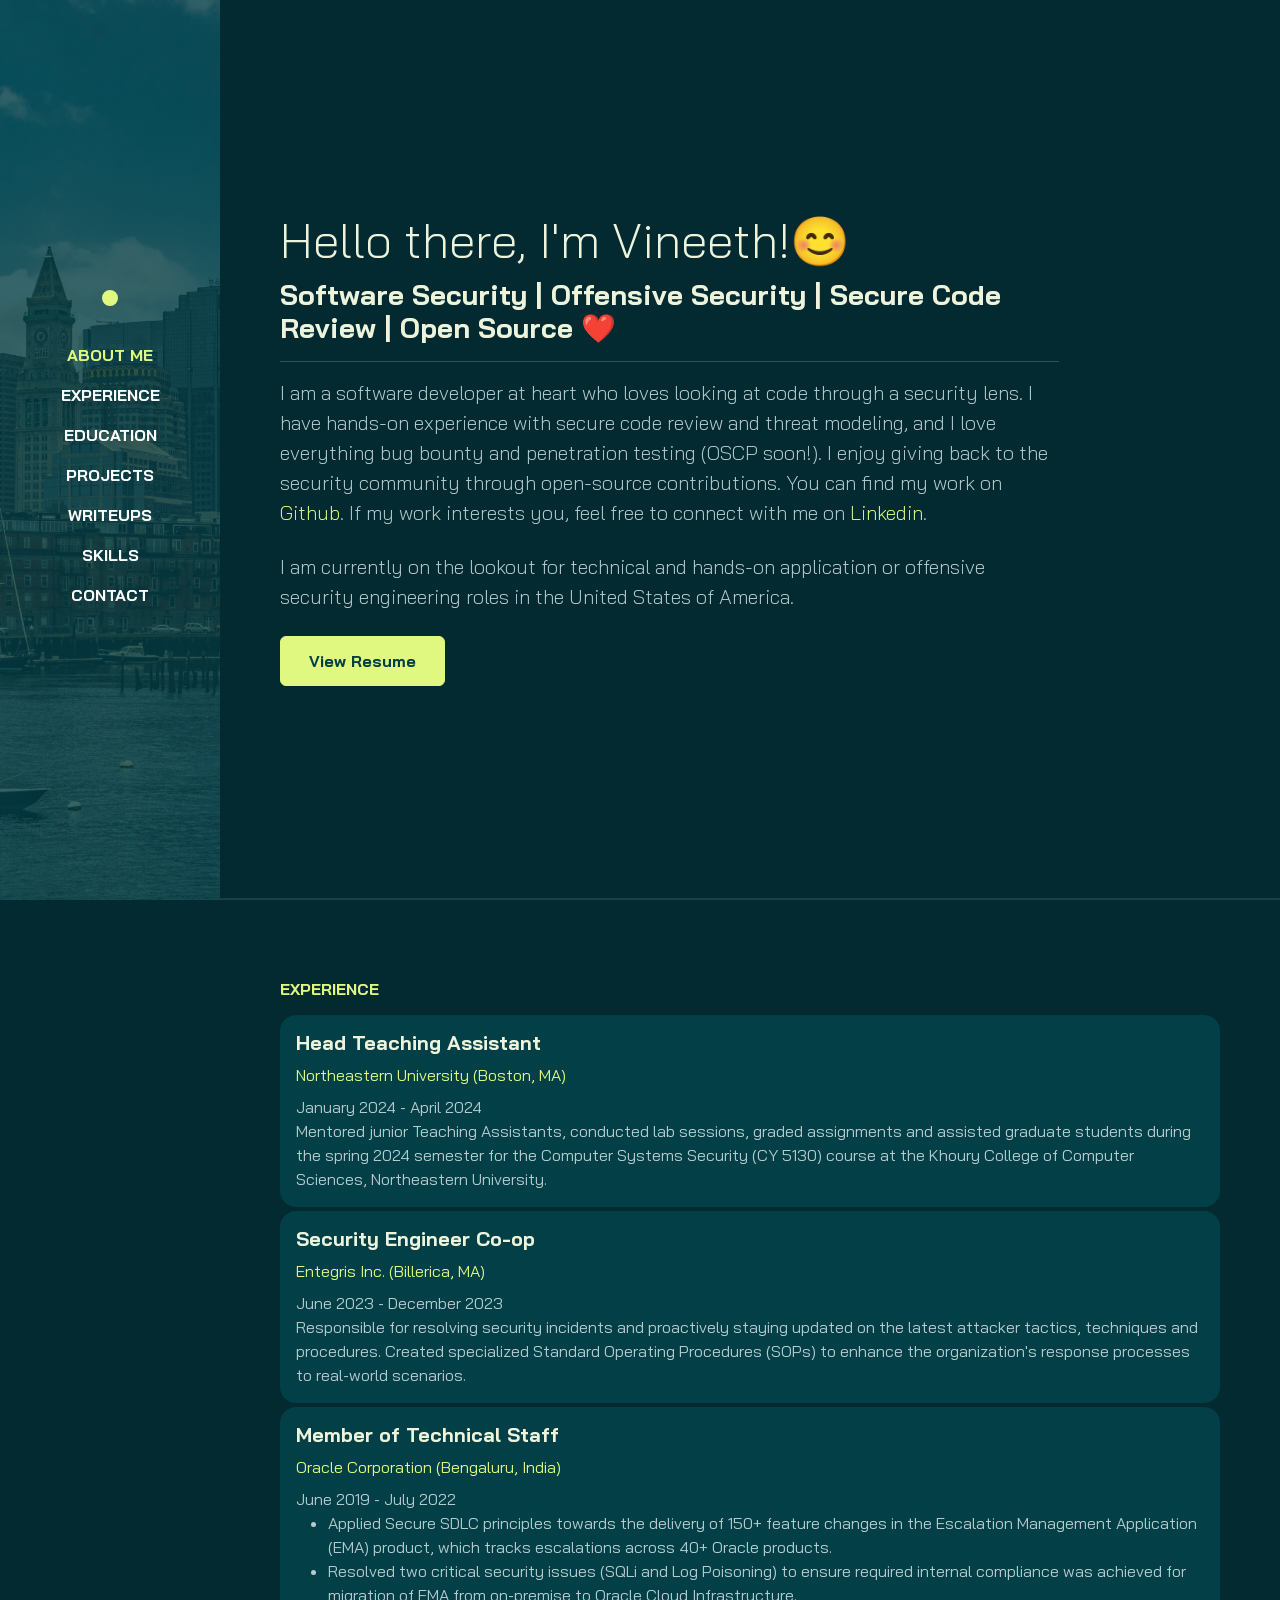
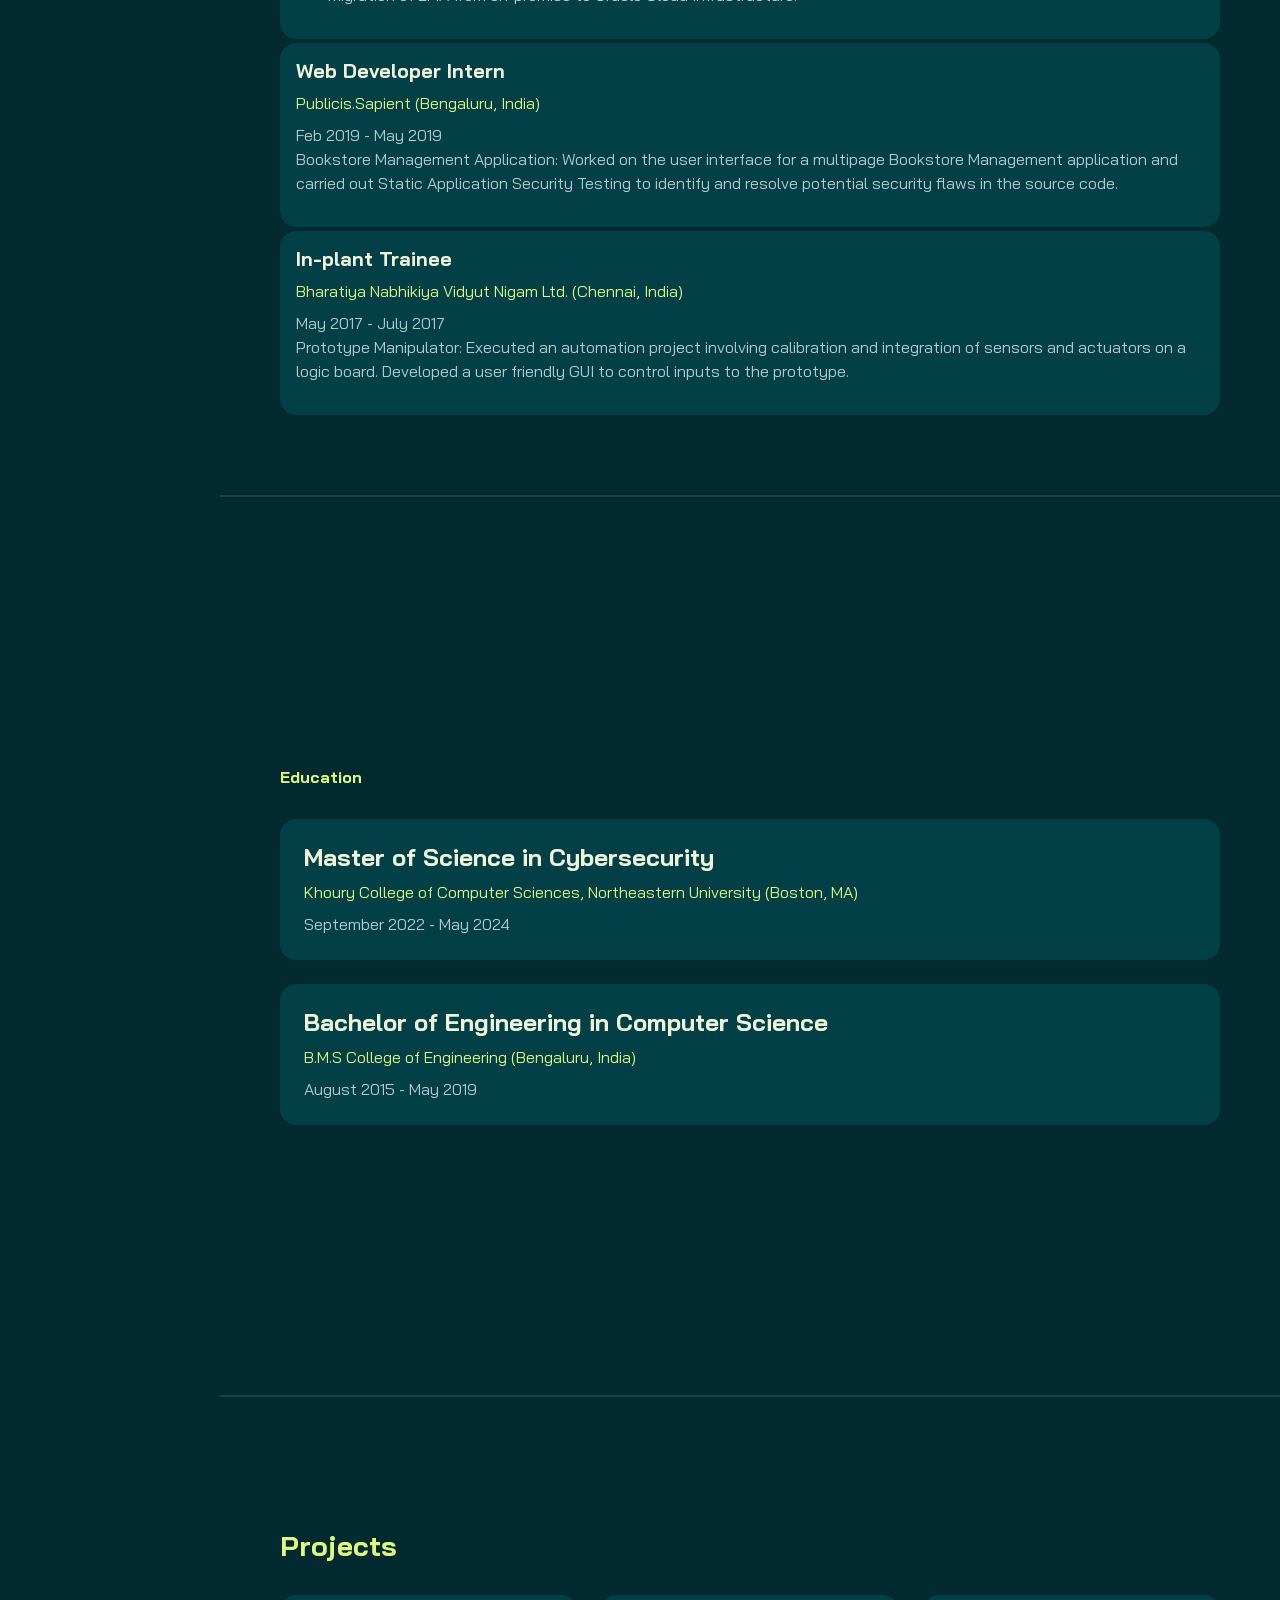
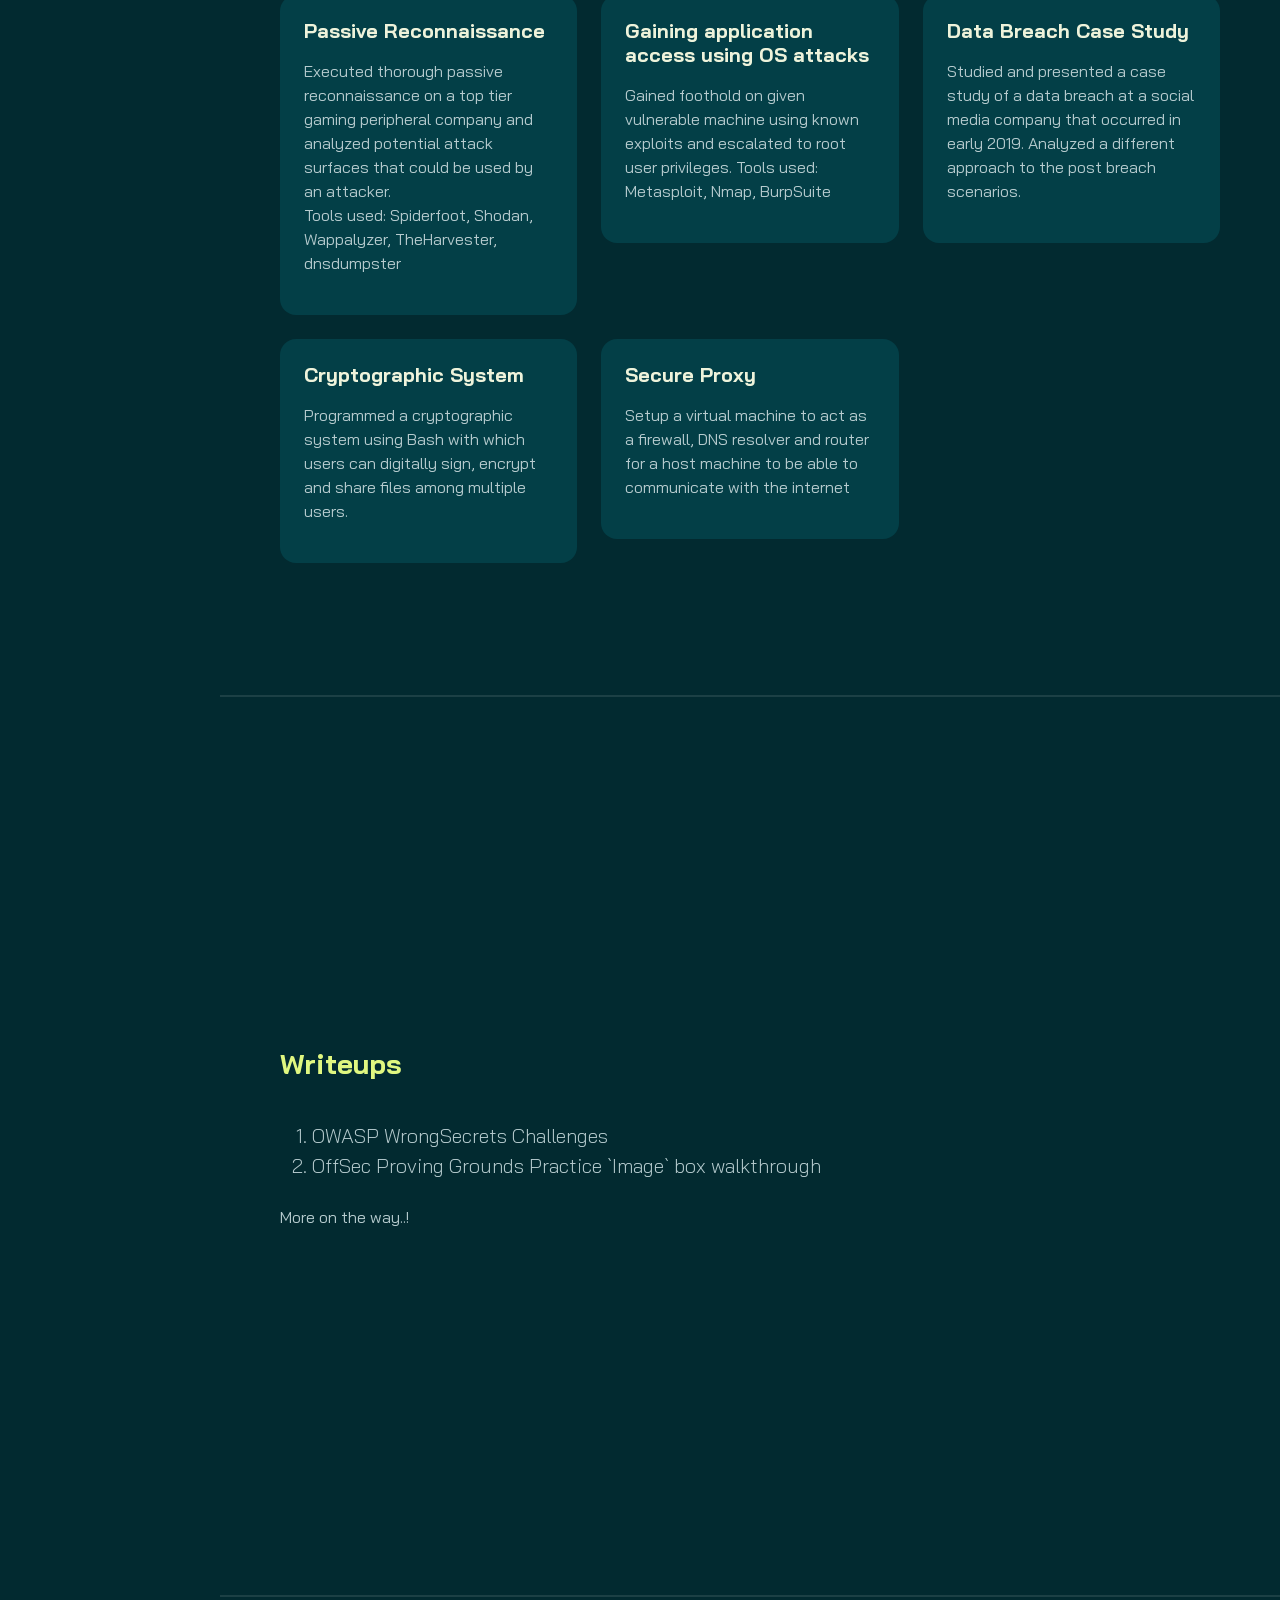
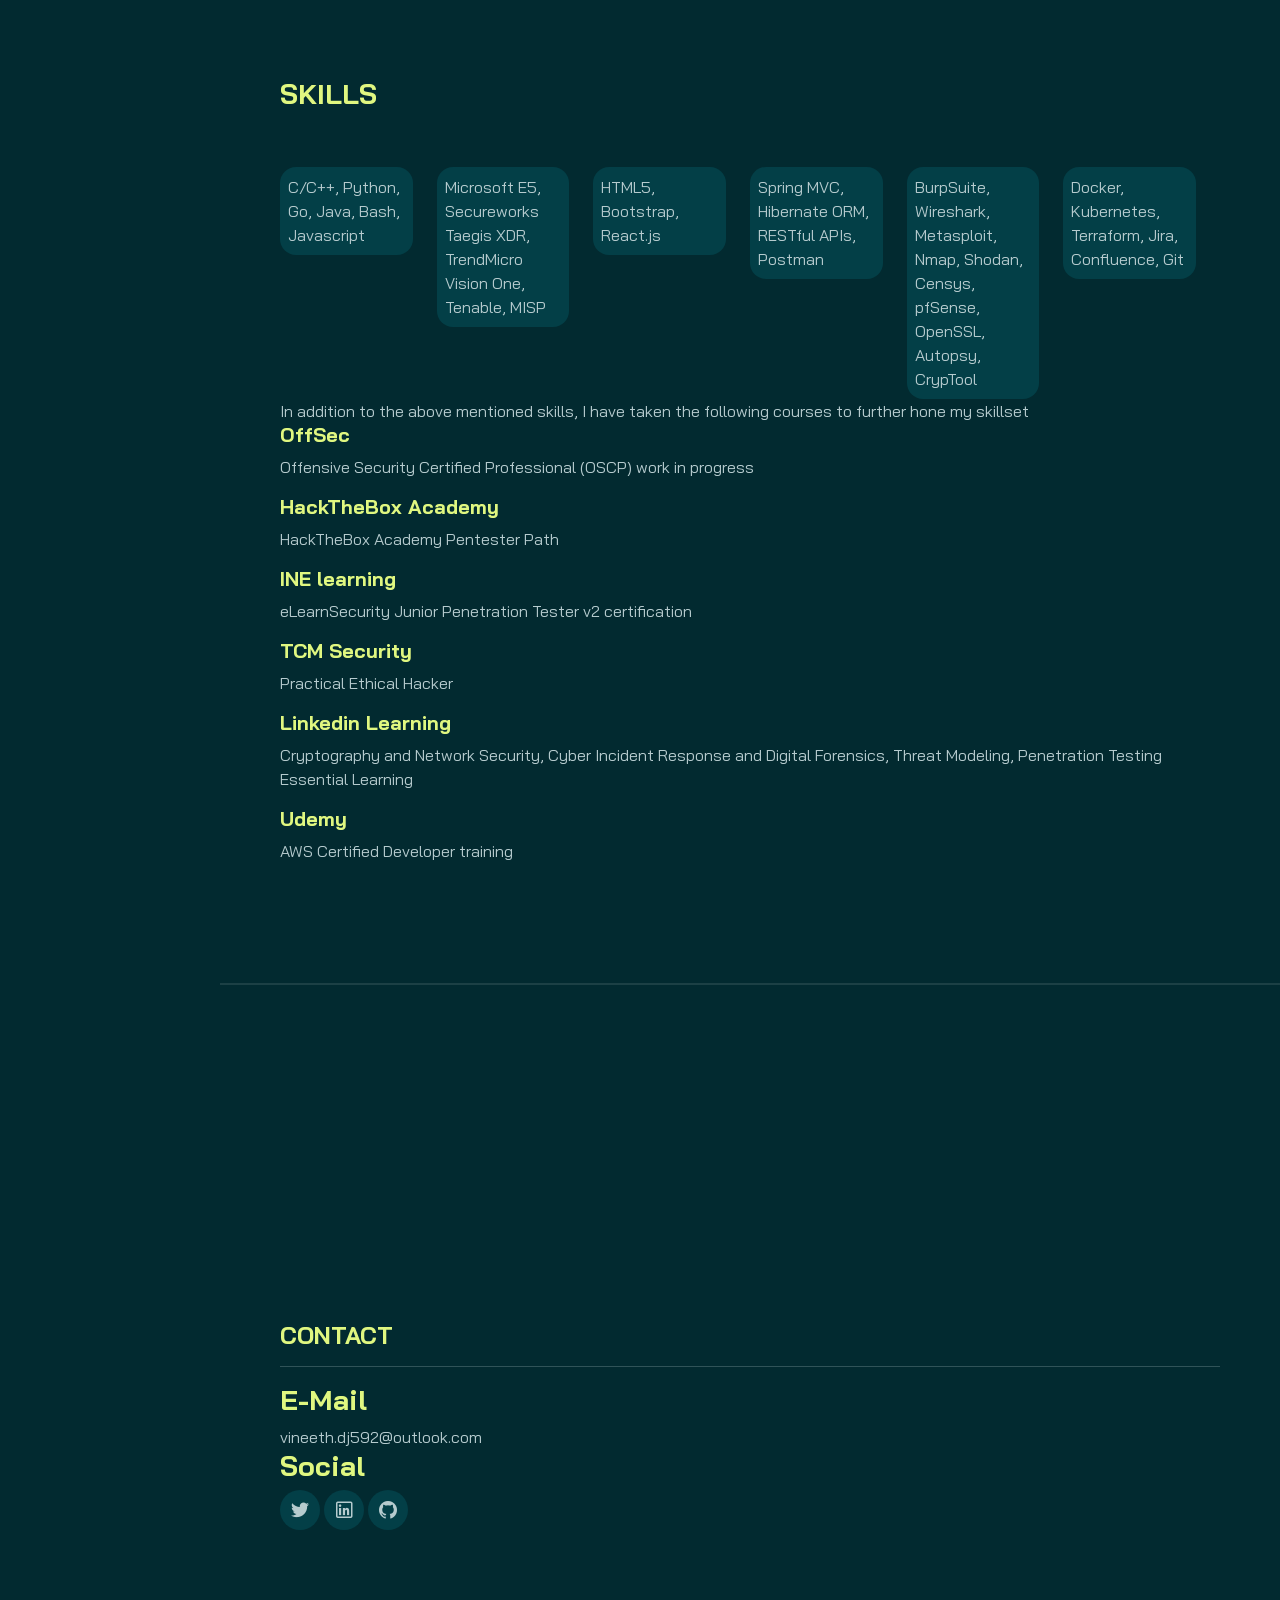
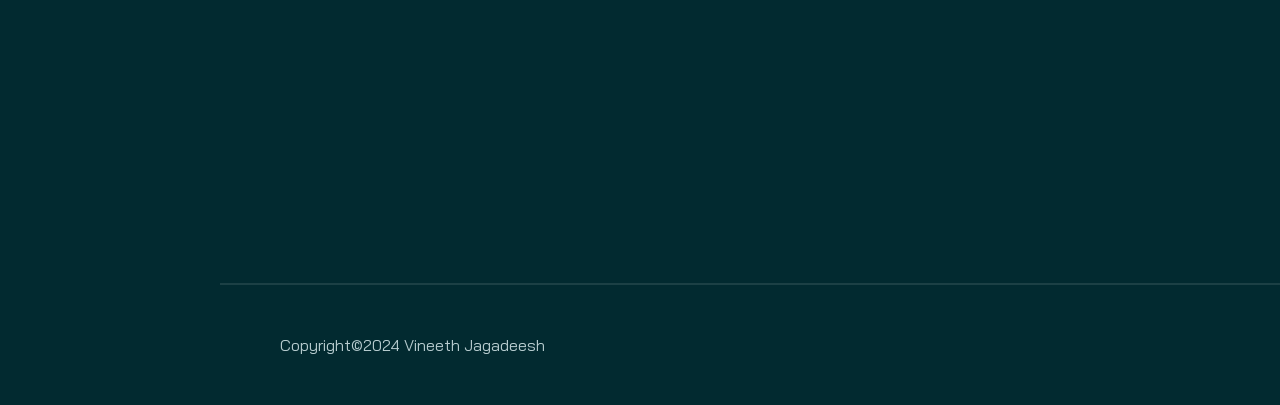
==== commit ec235af4: "image change, and other text changes. copyright change." ====
--- a/index.html
+++ b/index.html
@@ -20,7 +20,7 @@
         <div class="container flex-lg-column">
             <a class="navbar-brand mx-lg-auto mb-lg-4" href="#">
                 <span class="h3 fw-bold d-block d-lg-none">Vineeth Jagadeesh</span>
-                <img src="./assets/img/me_circle.png" class="d-lg-block rounded-circle" alt="">
+                <img src="./assets/img/vin_linkdin.png" class="d-lg-block rounded-circle" alt="">
             </a>
             <button class="navbar-toggler" type="button" data-bs-toggle="collapse" data-bs-target="#navbarNav"
                 aria-controls="navbarNav" aria-expanded="false" aria-label="Toggle navigation">
@@ -67,12 +67,12 @@
                 <div class="row">
                     <div class="col-lg-10">
                         <h1 class="display-5" data-aos="fade-up">Hello there, I'm Vineeth!😊</h1>
-                        <h3 data-aos="fade-up">Application Security | Secure Code Review | Threat Modeling | Open Source ❤️</h3>
+                        <h3 data-aos="fade-up">Software Security | Offensive Security | Secure Code Review | Open Source ❤️</h3>
                         <hr>
                         <div data-aos="fade-up" data-aos-delay="300">
                             <p class="lead mt-2 mb-4">I am a software developer at heart who loves looking at code
                                 through a security lens.
-                                I have hands-on experience with secure code reviews and threat modeling, and I love everything bug bounty and penetration testing (OSCP soon!).
+                                I have hands-on experience with secure code review and threat modeling, and I love everything bug bounty and penetration testing (OSCP soon!).
                                 I enjoy giving back to the security community through open-source
                                 contributions. You can find my work
                                 on <a class="text-brand" href="https://github.com/DJvinnie">Github</a>. If my work
@@ -81,7 +81,7 @@
                             </p>
                             <p class="lead mt-2 mb-4">
                                 I am currently on the lookout for technical and hands-on
-                                application or offensive security engineering roles in the United States.
+                                application or offensive security engineering roles in the United States of America.
                             </p>
                             <button class="btn btn-brand"
                                 onclick="location.href='https://drive.proton.me/urls/CJKHJM3J88#eDw84IKVj520';"
@@ -99,7 +99,7 @@
         <!-- EXPERIENCE -->
         <section id="experience" class="full-height px-lg-5">
             <div class="container" data-aos="fade-up">
-                <div class="row pb-4">
+                <div class="row pb-2">
                     <div class="col-lg-8">
                         <h6 class="text-brand">EXPERIENCE</h6>
                     </div>
@@ -109,26 +109,26 @@
                         <div class="row gy-1">
                             <div class="col-12">
                                 <div class="bg-base p-3 rounded-4 shadow-effect">
+                                    <h5>Head Teaching Assistant</h5>
+                                    <p class="text-brand mb-2">Northeastern University (Boston, MA)</p>
+                                    January 2024 - April 2024
+                                    <p class="mb-0">
+                                        Mentored junior Teaching Assistants, conducted lab sessions, graded assignments and assisted graduate students
+                                        during the spring 2024 semester for the Computer Systems Security
+                                        (CY 5130) course at the Khoury College of Computer Sciences, Northeastern
+                                        University.
+                                    </p>
+                                </div>
+                            </div>
+                            <div class="col-12">
+                                <div class="bg-base p-3 rounded-4 shadow-effect">
                                     <h5>Security Engineer Co-op</h5>
-                                    <p class="text-brand mb-2">Entegris Inc.</p>
+                                    <p class="text-brand mb-2">Entegris Inc. (Billerica, MA)</p>
                                     June 2023 - December 2023
                                     <p class="mb-0">
-                                        Responsible for handling security incidents and proactively staying updated on
-                                        latest threat intelligence. In addition, I created specialized SOPs to enhance the
-                                        company's response processes to real-world scenarios.
-                                    </p>
-                                </div>
-                            </div>
-                            <div class="col-12">
-                                <div class="bg-base p-3 rounded-4 shadow-effect">
-                                    <h5>Graduate Teaching Assistant</h5>
-                                    <p class="text-brand mb-2">Northeastern University</p>
-                                    January 2023 - April 2023
-                                    <p class="mb-0">
-                                        Conducted lab sessions, graded assignments and assisted graduate students
-                                        throughout the spring 2023 semester for the Foundations of Information Assurance
-                                        (CY 5010) course at Khoury College of Computer Sciences, Northeastern
-                                        University.
+                                        Responsible for resolving security incidents and proactively staying updated on
+                                        the latest attacker tactics, techniques and procedures. Created specialized Standard Operating Procedures (SOPs) to enhance the
+                                        organization's response processes to real-world scenarios.
                                     </p>
                                 </div>
                             </div>
@@ -138,16 +138,19 @@
                                     <p class="text-brand mb-2">Oracle Corporation (Bengaluru, India)</p>
                                     June 2019 - July 2022
                                     <p class="mb-0">
-                                        Escalation Management Application (EMA): Gathered customer requirements,
-                                        designed POCs and delivered
-                                        150+ enhancements and bug fixes for a robust tool used to track Escalations
-                                        across 40+ Oracle products.
+                                        <ul>
+                                        <li>Applied Secure SDLC principles towards the delivery of 150+ feature changes in the
+                                        Escalation Management Application (EMA) product, which tracks escalations across 40+ Oracle products.
+                                        </li>
+                                        <li>Resolved two critical security issues (SQLi and Log Poisoning) to ensure required internal compliance was achieved for migration of EMA from on-premise to Oracle Cloud Infrastructure.
+                                        </li>
+                                    </ul>
                                     </p>
                                 </div>
                             </div>
                             <div class="col-12">
                                 <div class="bg-base p-3 rounded-4 shadow-effect">
-                                    <h5>Global Delivery Intern</h5>
+                                    <h5>Web Developer Intern</h5>
                                     <p class="text-brand mb-2">Publicis.Sapient (Bengaluru, India)</p>
                                     Feb 2019 - May 2019
                                     <p>
@@ -197,13 +200,13 @@
                                     <h4>Master of Science in Cybersecurity</h4>
                                     <p class="text-brand mb-2">Khoury College of Computer Sciences, Northeastern
                                         University (Boston, MA)</p>
-                                    September 2022 - May 2024 (Expected)
+                                    September 2022 - May 2024
                                 </div>
                             </div>
                             <div class="col-12">
                                 <div class="bg-base p-4 rounded-4 shadow-effect">
-                                    <h4>Bachelors of Engineering in Computer Science</h4>
-                                    <p class="text-brand mb-2">BMS College of Engineering (Bengaluru, India)</p>
+                                    <h4>Bachelor of Engineering in Computer Science</h4>
+                                    <p class="text-brand mb-2">B.M.S College of Engineering (Bengaluru, India)</p>
                                     August 2015 - May 2019
                                 </div>
                             </div>
@@ -428,7 +431,7 @@
             <div class="container">
                 <div class="row gy-4 justify-content-between">
                     <div class="col-auto">
-                        <p class="mb-0">Copyright<span>&copy;</span>2023<a href="#"> Vineeth Jagadeesh</a></p>
+                        <p class="mb-0">Copyright<span>&copy;</span>2024<a href="#"> Vineeth Jagadeesh</a></p>
                     </div>
                 </div>
             </div>
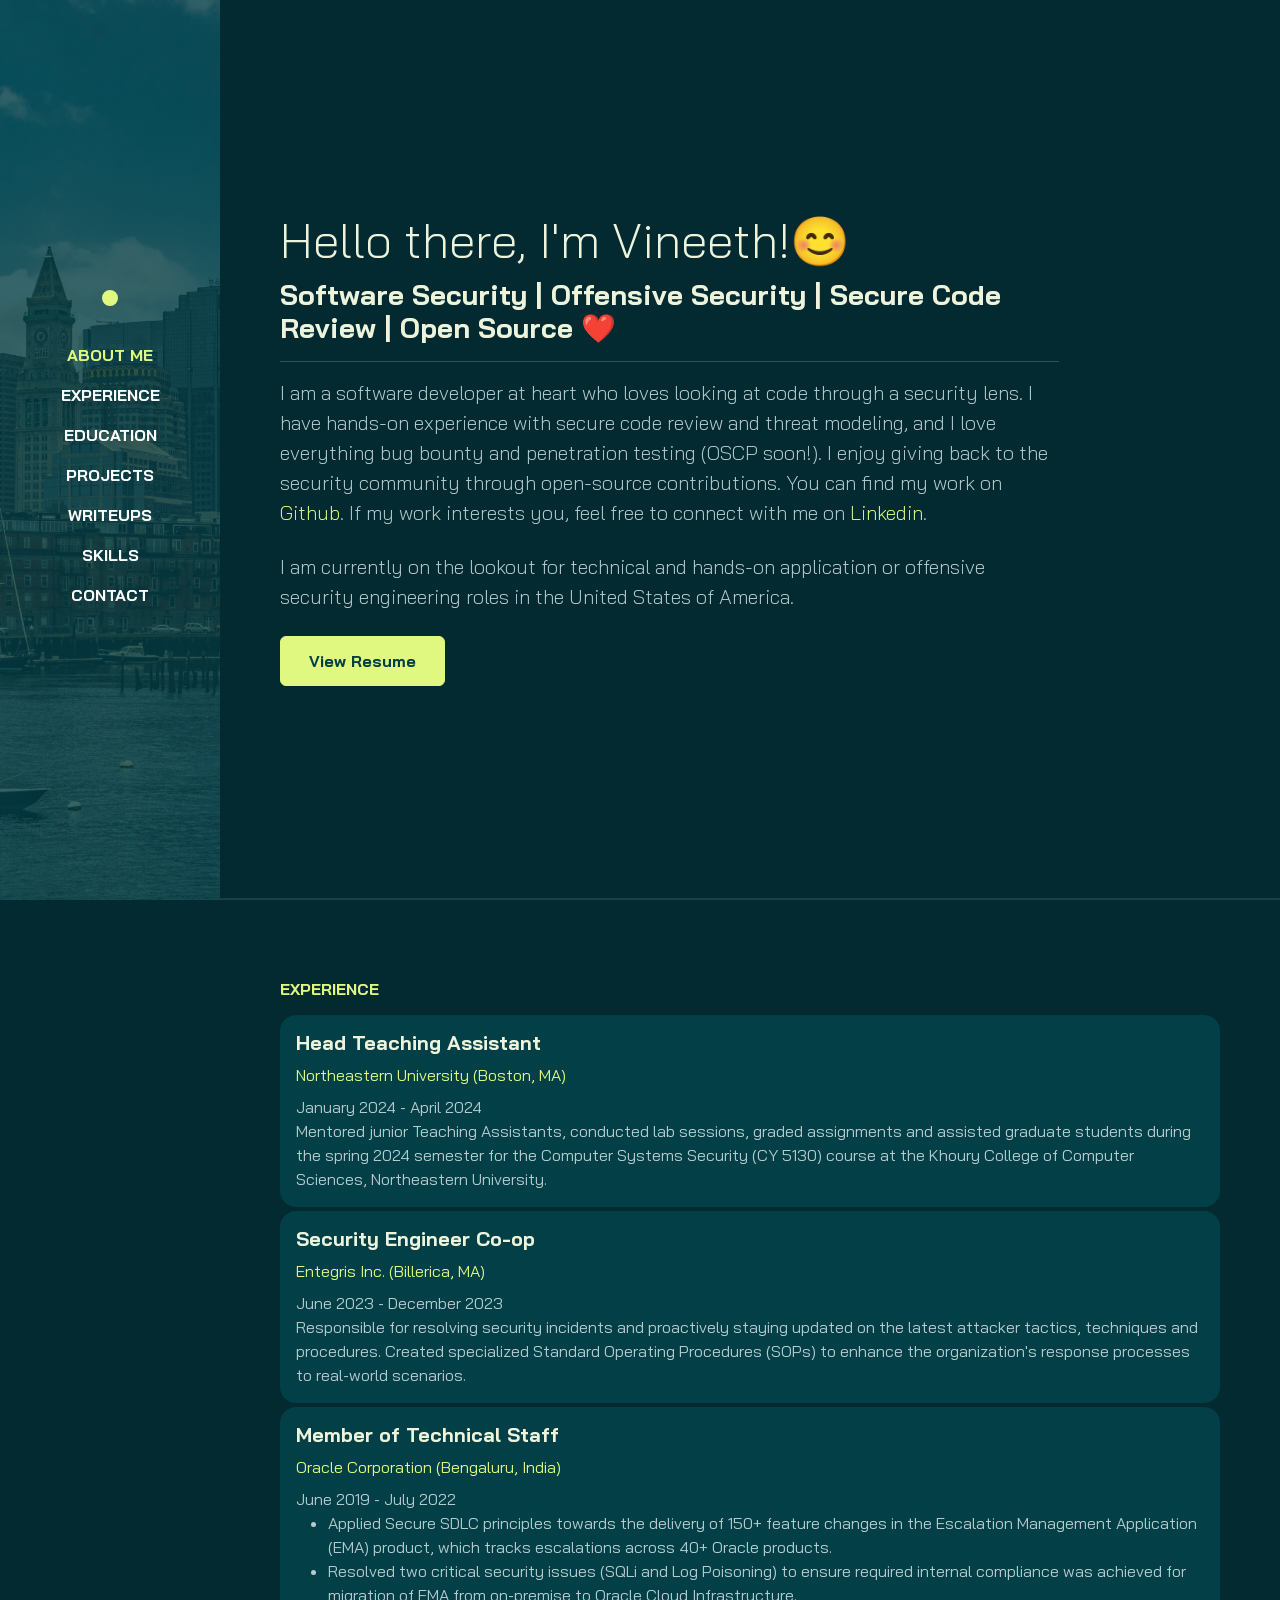
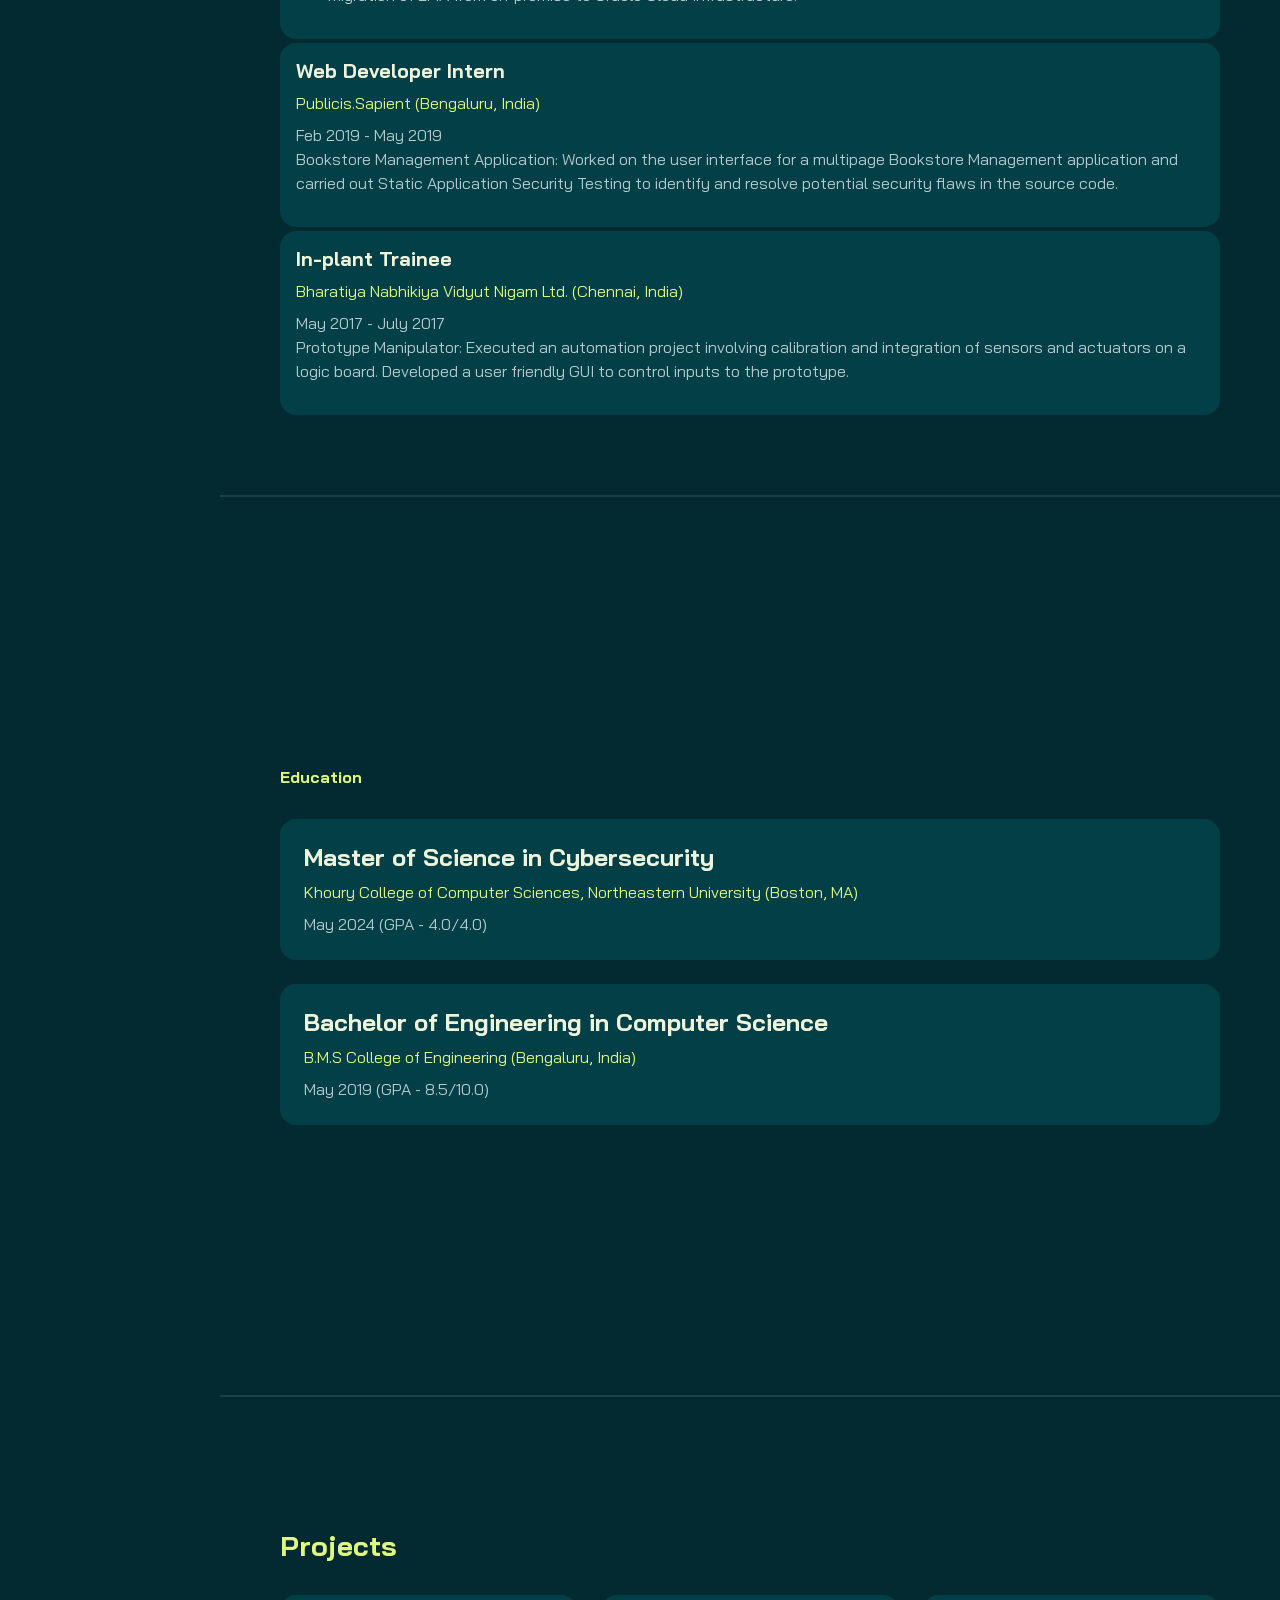
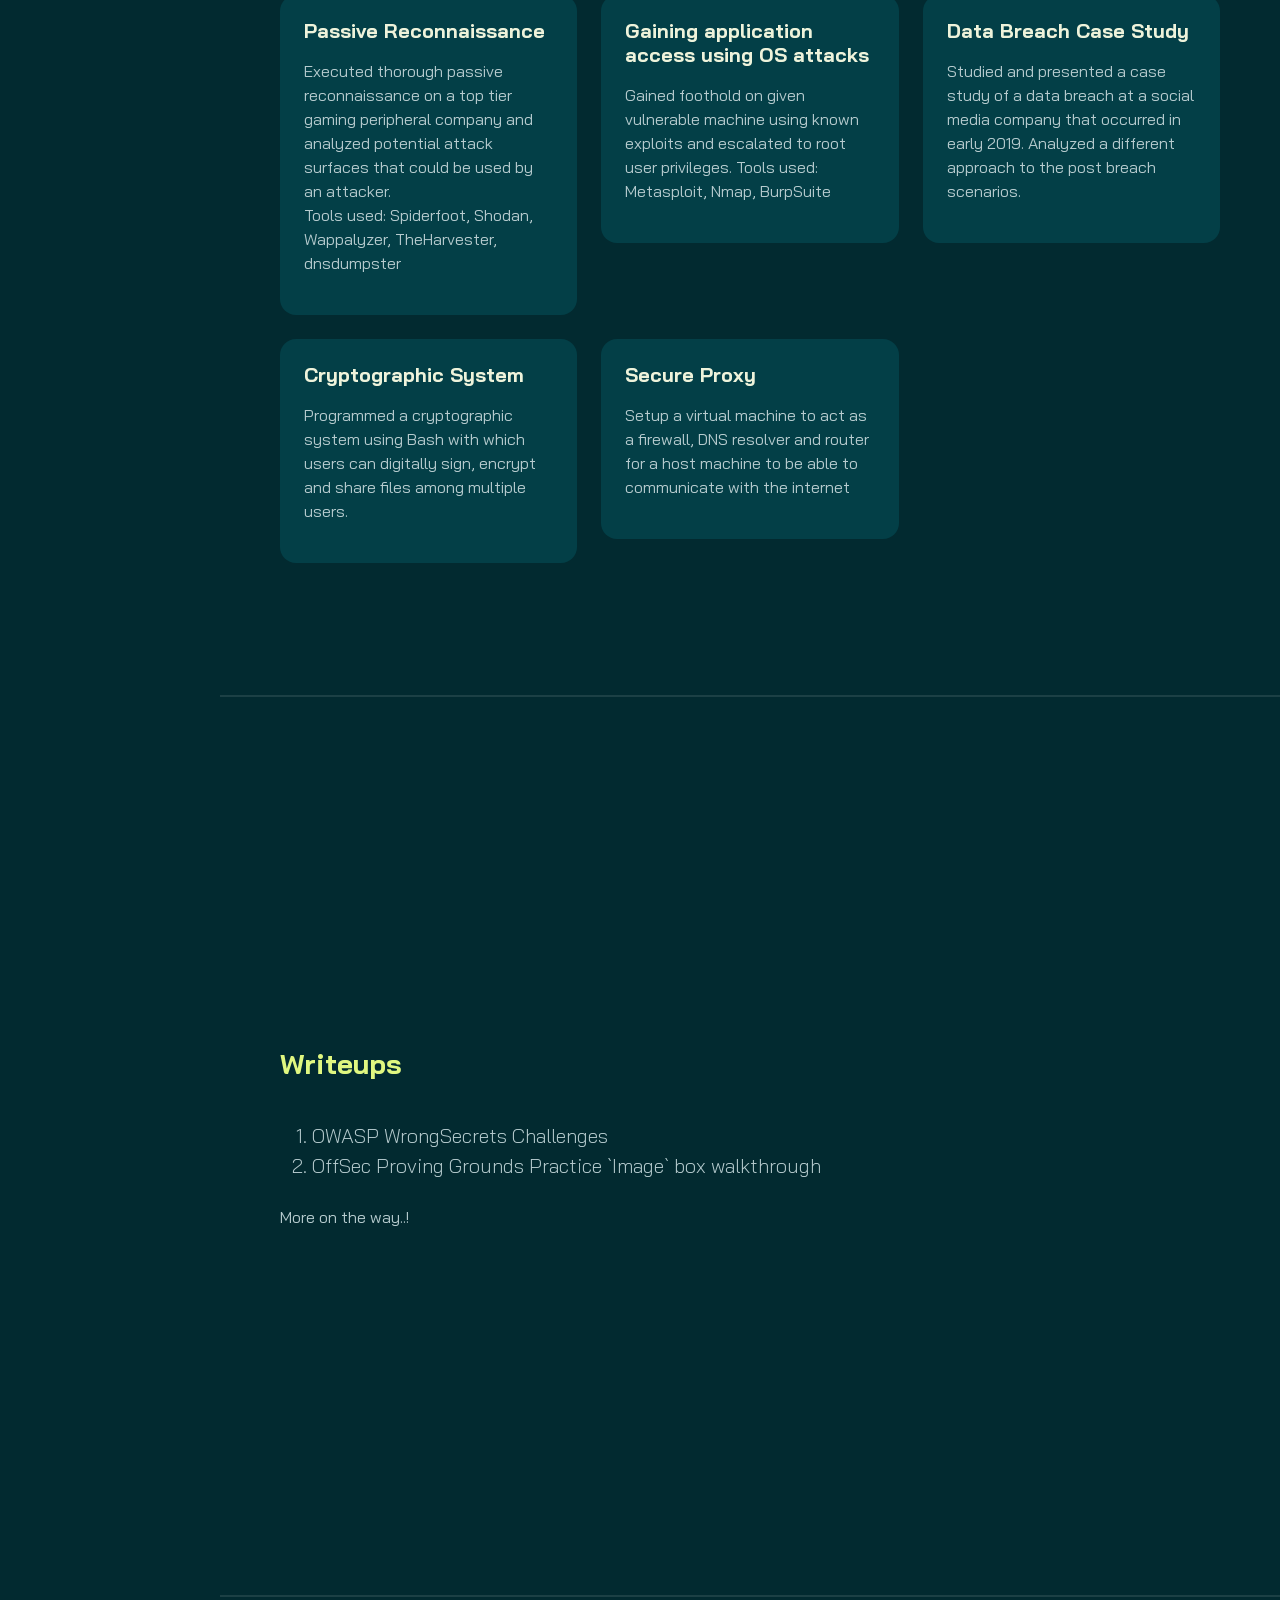
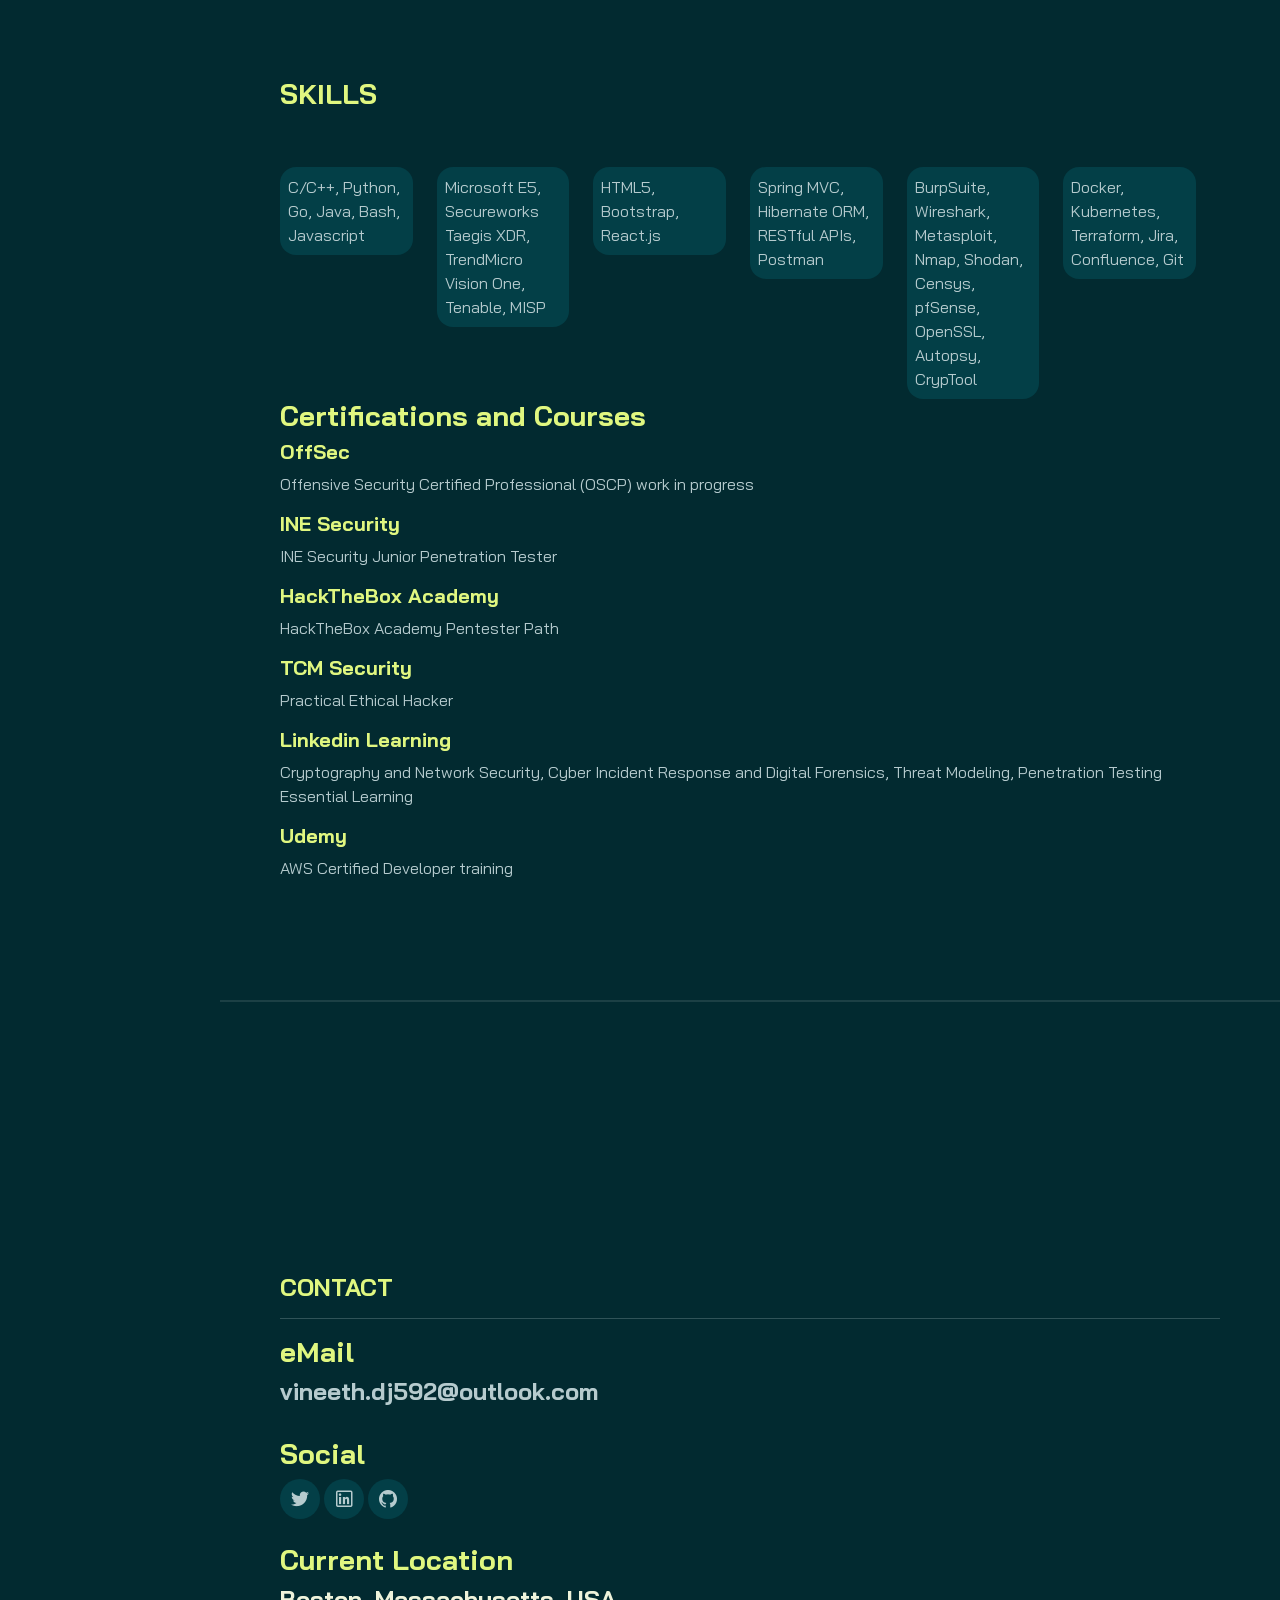
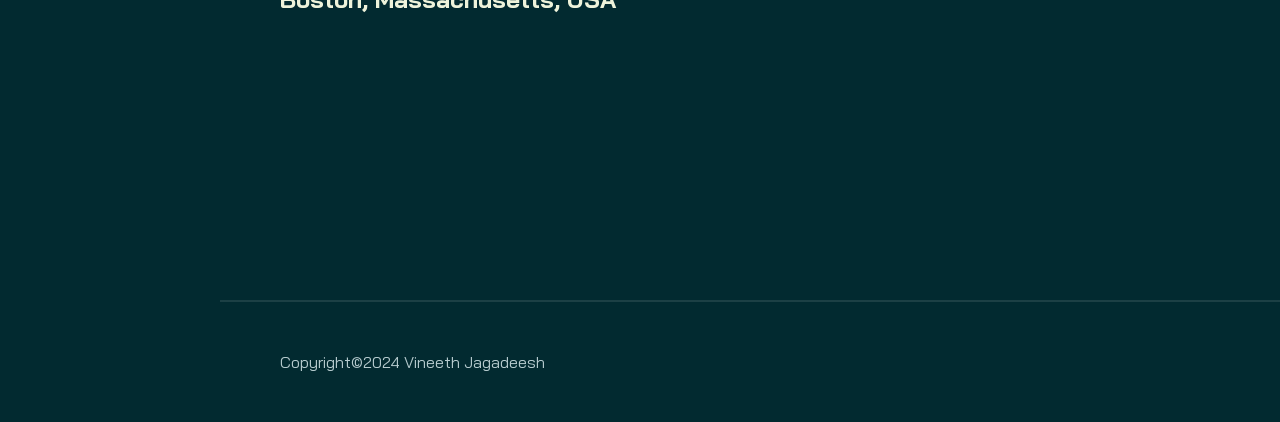
==== commit eddfd84a: "resume updated, other minor changes" ====
--- a/index.html
+++ b/index.html
@@ -84,7 +84,7 @@
                                 application or offensive security engineering roles in the United States of America.
                             </p>
                             <button class="btn btn-brand"
-                                onclick="location.href='https://drive.proton.me/urls/CJKHJM3J88#eDw84IKVj520';"
+                                onclick="location.href='https://drive.proton.me/urls/6SWYC44T9G#TiTAdFzSzqqq';"
                                 value="View Resume">
                                 View Resume
                             </button>
@@ -200,14 +200,14 @@
                                     <h4>Master of Science in Cybersecurity</h4>
                                     <p class="text-brand mb-2">Khoury College of Computer Sciences, Northeastern
                                         University (Boston, MA)</p>
-                                    September 2022 - May 2024
+                                    May 2024 (GPA - 4.0/4.0)
                                 </div>
                             </div>
                             <div class="col-12">
                                 <div class="bg-base p-4 rounded-4 shadow-effect">
                                     <h4>Bachelor of Engineering in Computer Science</h4>
                                     <p class="text-brand mb-2">B.M.S College of Engineering (Bengaluru, India)</p>
-                                    August 2015 - May 2019
+                                    May 2019 (GPA - 8.5/10.0)
                                 </div>
                             </div>
                         </div>
@@ -347,16 +347,15 @@
                         </div>
                     </div>
                     <div data-aos="fade-up" data-aos-delay="400">
-                        <p class="mb-0 text-brand2">In addition to the above mentioned skills, I have taken the
-                            following
-                            courses to further
-                            hone my skillset</p>
+                        <div class="col-lg-8">
+                            <h3 class="text-brand">Certifications and Courses</h3>
+                        </div>
                         <h5 class="text-brand">OffSec</h5>
                         <p class="text-brand2">Offensive Security Certified Professional (OSCP) work in progress</p>
+                        <h5 class="text-brand">INE Security</h5>
+                        <p class="text-brand2">INE Security Junior Penetration Tester</p>
                         <h5 class="text-brand">HackTheBox Academy</h5>
                         <p class="text-brand2">HackTheBox Academy Pentester Path</p>
-                        <h5 class="text-brand">INE learning</h5>
-                        <p class="text-brand2">eLearnSecurity Junior Penetration Tester v2 certification</p>
                         <h5 class="text-brand">TCM Security</h5>
                         <p class="text-brand2">Practical Ethical Hacker</p>
                         <h5 class="text-brand">Linkedin Learning</h5>
@@ -378,38 +377,13 @@
             <div class="container">
 
                 <div class="row">
-                    <!-- <div class="col-lg-8 pb-4" data-aos="fade-up">
-                        <h6 class="text-brand">CONTACT</h6>
-                        <h1>Interested in working together? Let's talk
-                        </h1>
-                    </div>
-                    
-                    <div class="col-lg-8" data-aos="fade-up" data-aos-delay="300">
-                        <form action="#" class="row g-lg-3 gy-3">
-                            <div class="form-group col-md-6">
-                                <input type="text" class="form-control" placeholder="Enter your name">
-                            </div>
-                            <div class="form-group col-md-6">
-                                <input type="email" class="form-control" placeholder="Enter your email">
-                            </div>
-                            <div class="form-group col-12">
-                                <input type="text" class="form-control" placeholder="Enter subject">
-                            </div>
-                            <div class="form-group col-12">
-                                <textarea name="" rows="4" class="form-control" placeholder="Enter your message"></textarea>
-                            </div>
-                            <div class="form-group col-12 d-grid">
-                                <button type="submit" class="btn btn-brand">Contact me</button>
-                            </div>
-                        </form>
-                    </div> -->
 
                     <div class="col-lg-12" data-aos="fade-up">
                         <h4 class="text-brand">CONTACT</h4>
                         <hr>
                         <p>
-                        <h3 class="text-brand">E-Mail</h3>
-                        <span><a href="mailto:vineeth.dj592@outlook.com">vineeth.dj592@outlook.com</a></span>
+                        <h3 class="text-brand">eMail</h3>
+                        <h4><a href="mailto:vineeth.dj592@outlook.com">vineeth.dj592@outlook.com</a></h4>
                         <br>
                         <h3 class="text-brand">Social</h3>
                         <div class="social-icons">
@@ -417,6 +391,9 @@
                             <a href="https://www.linkedin.com/in/vineethdj1/"><i class="lab la-linkedin"></i></a>
                             <a href="https://github.com/DJvinnie"><i class="lab la-github"></i></a>
                         </div>
+                        <br>
+                        <h3 class="text-brand">Current Location</h3>
+                        <h4>Boston, Massachusetts, USA</h4>
                         </p>
                     </div>
                 </div>
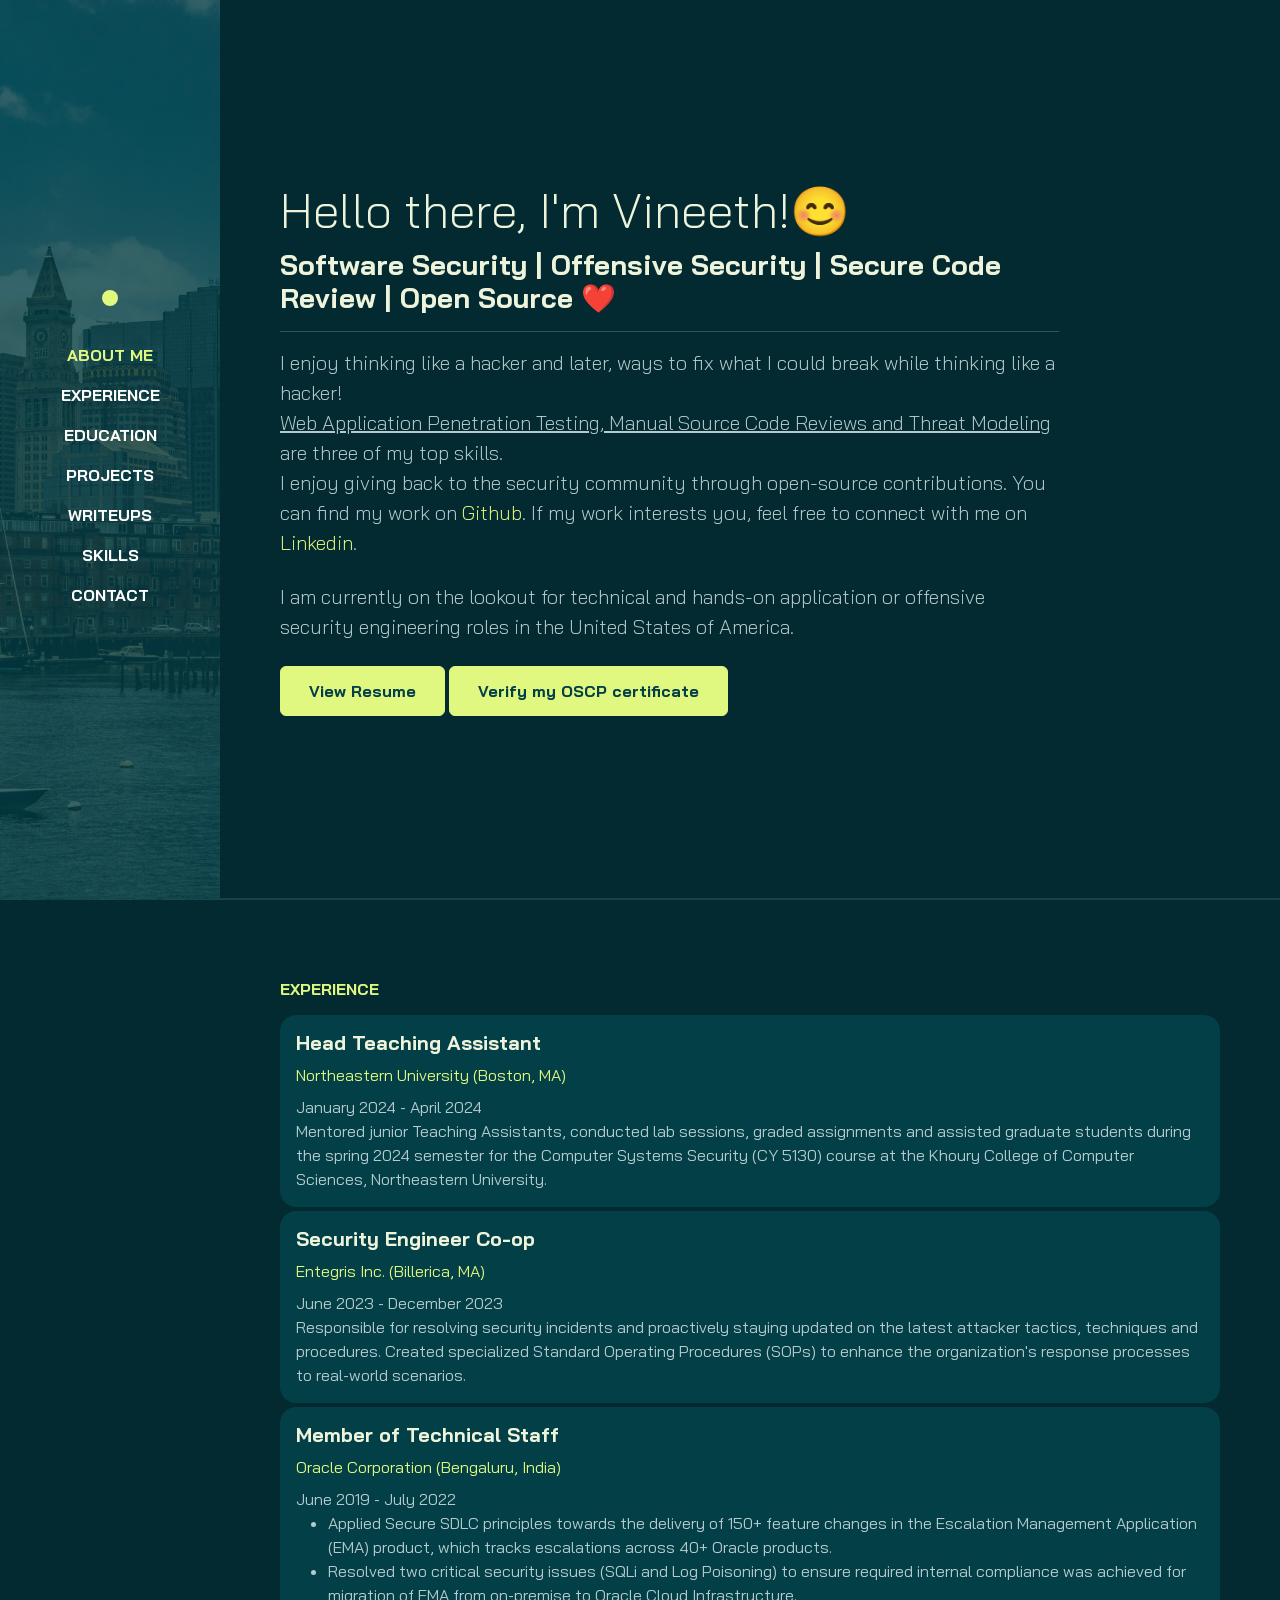
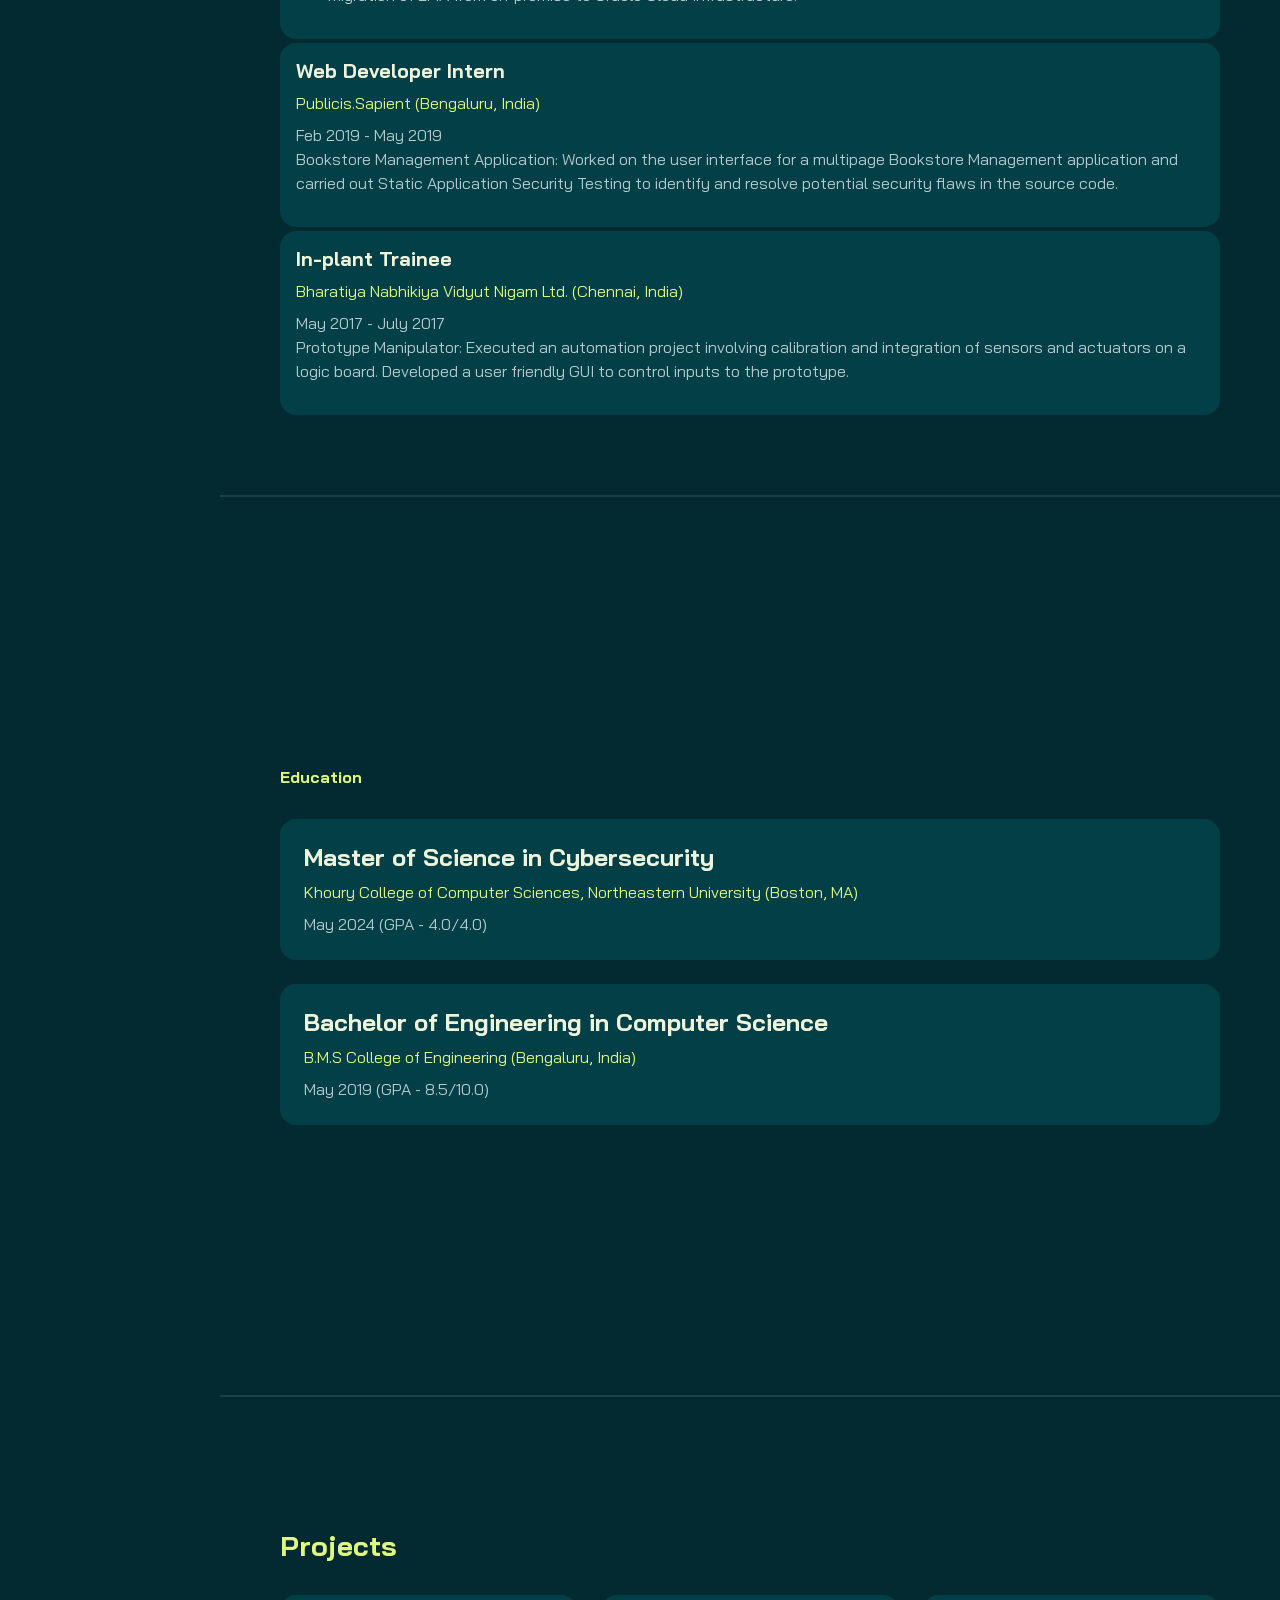
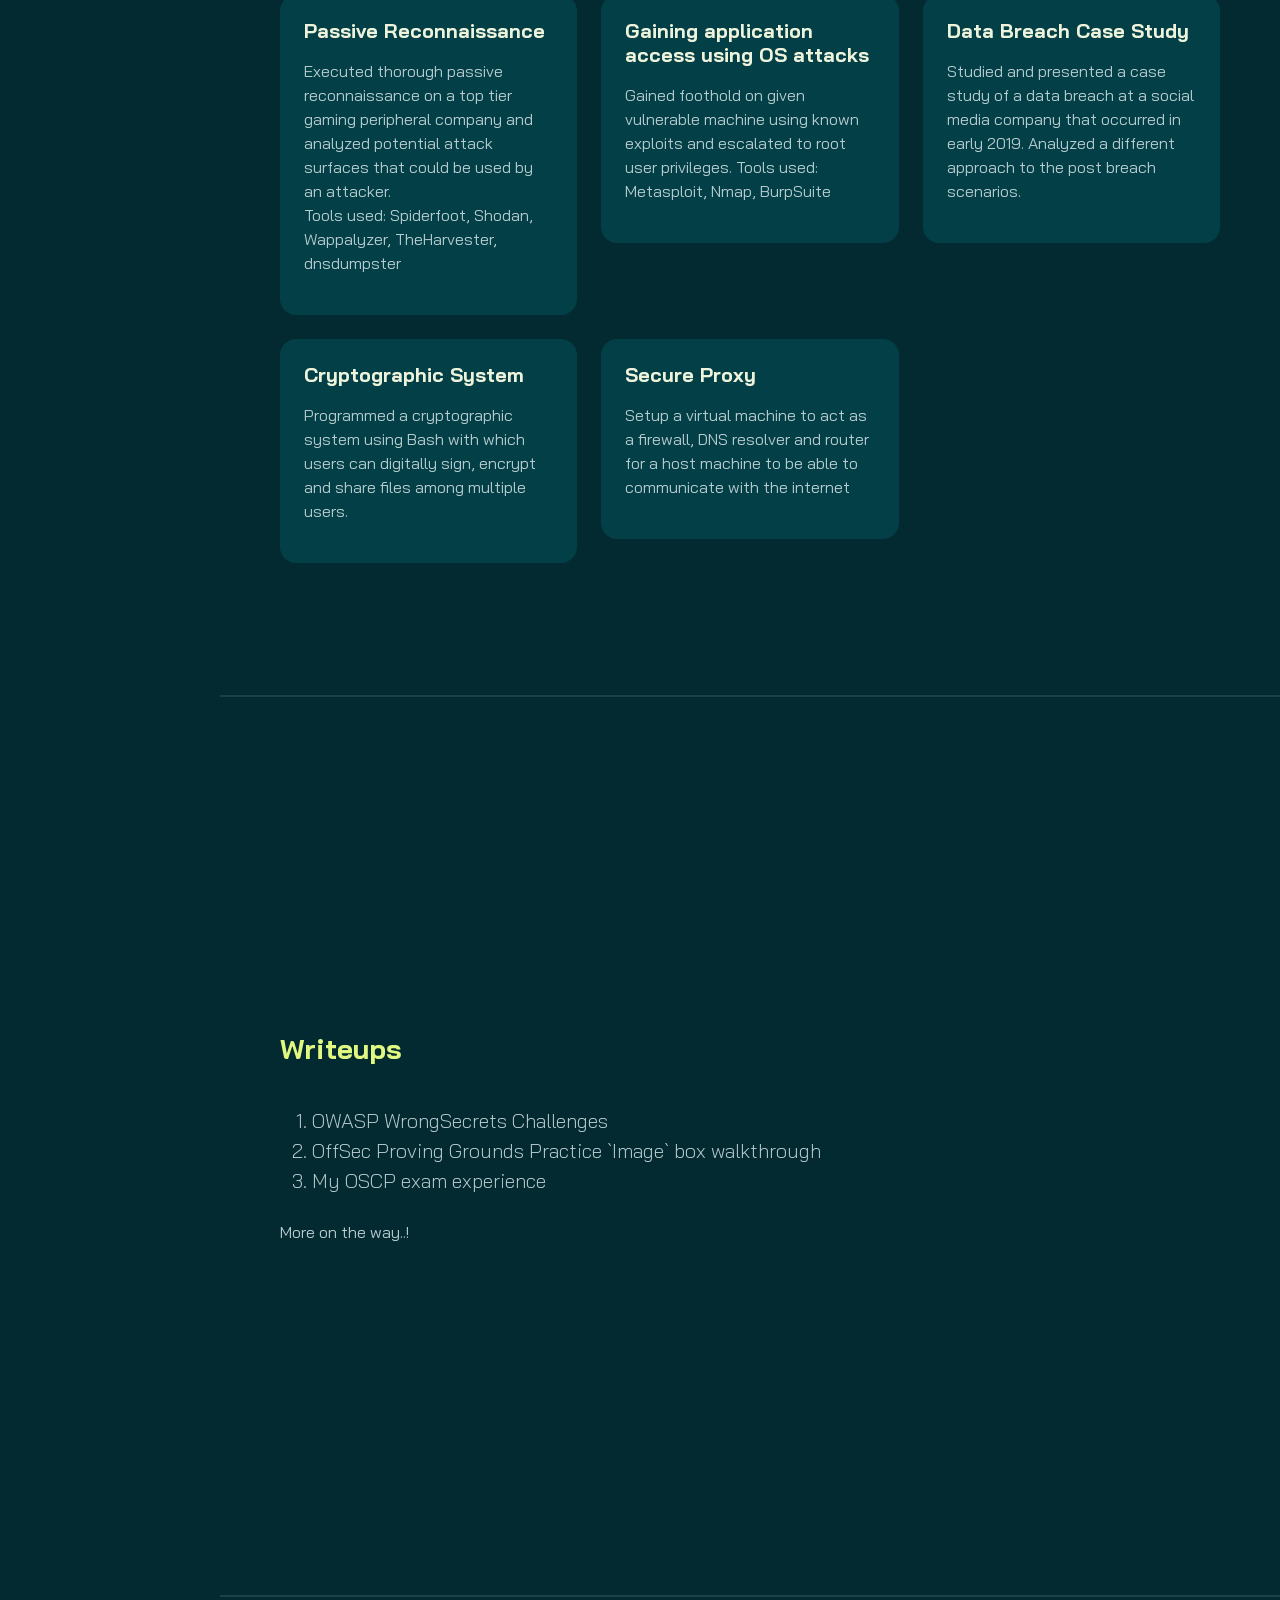
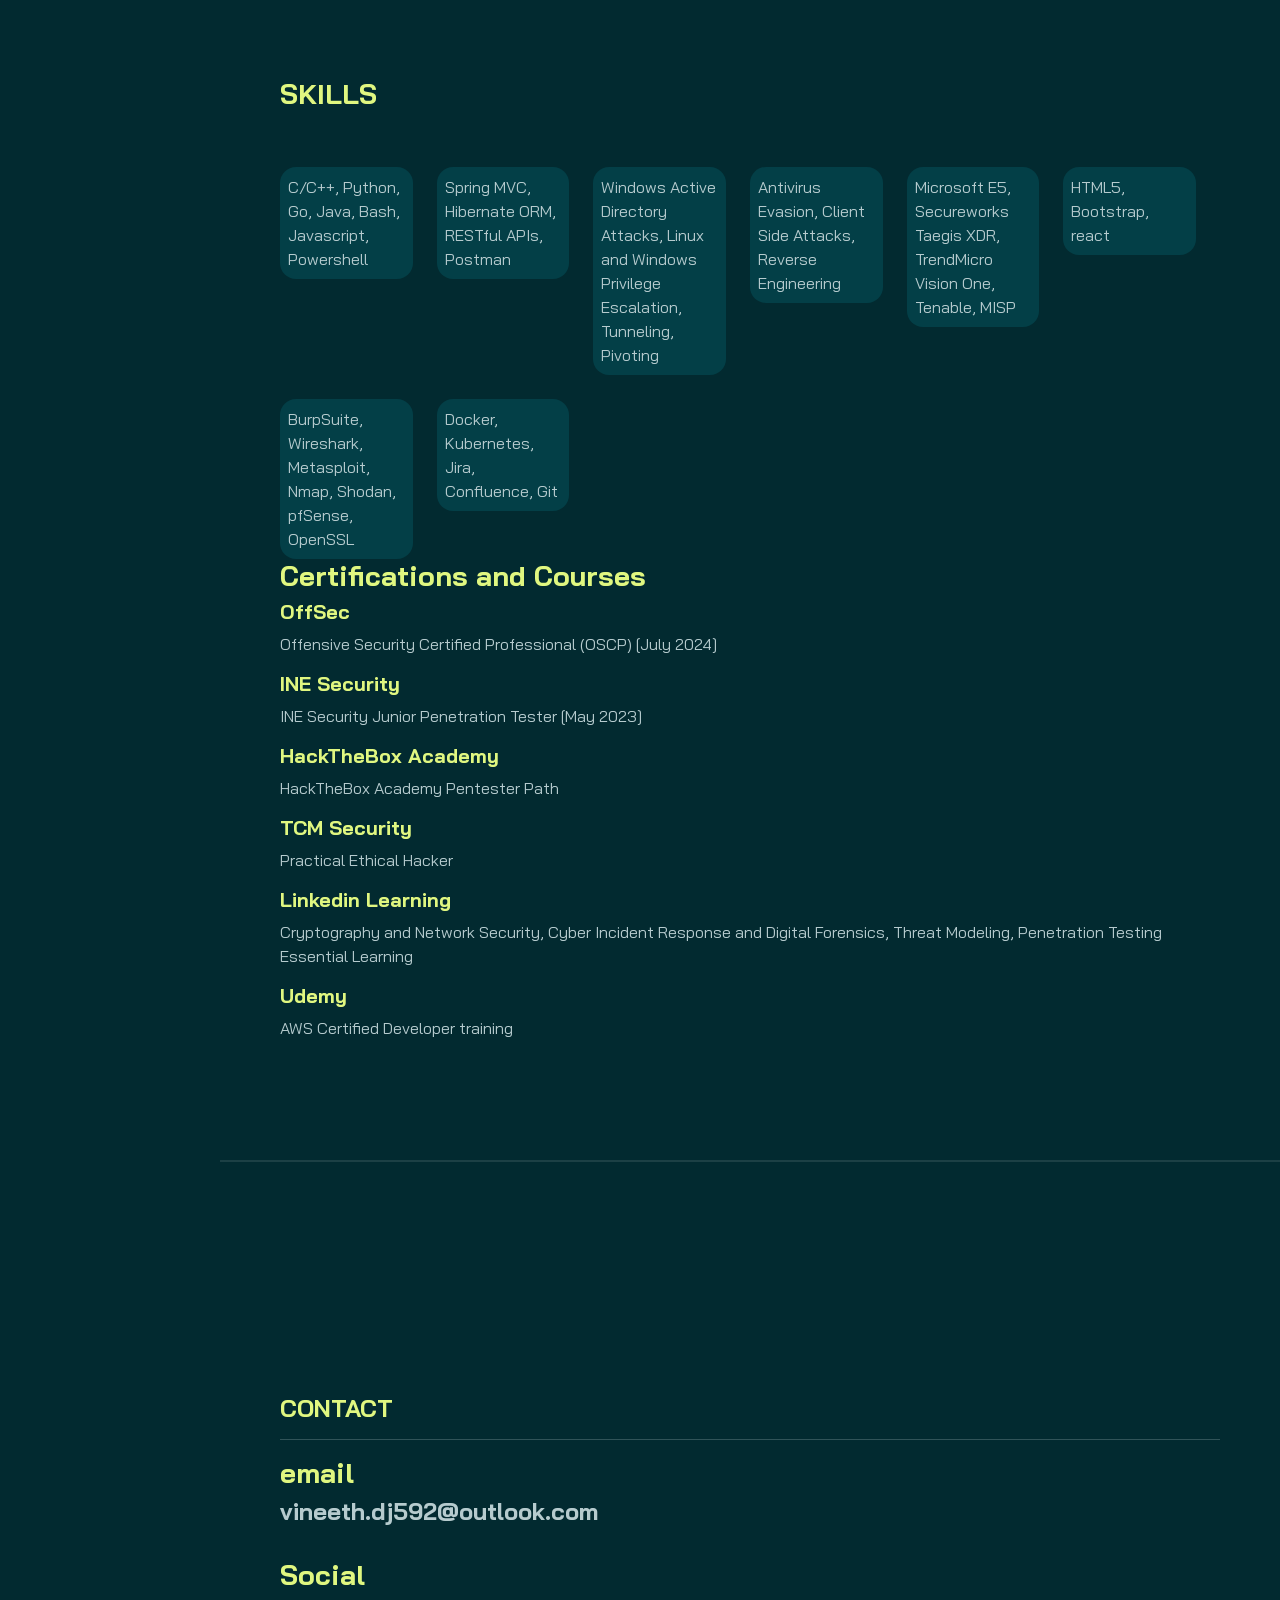
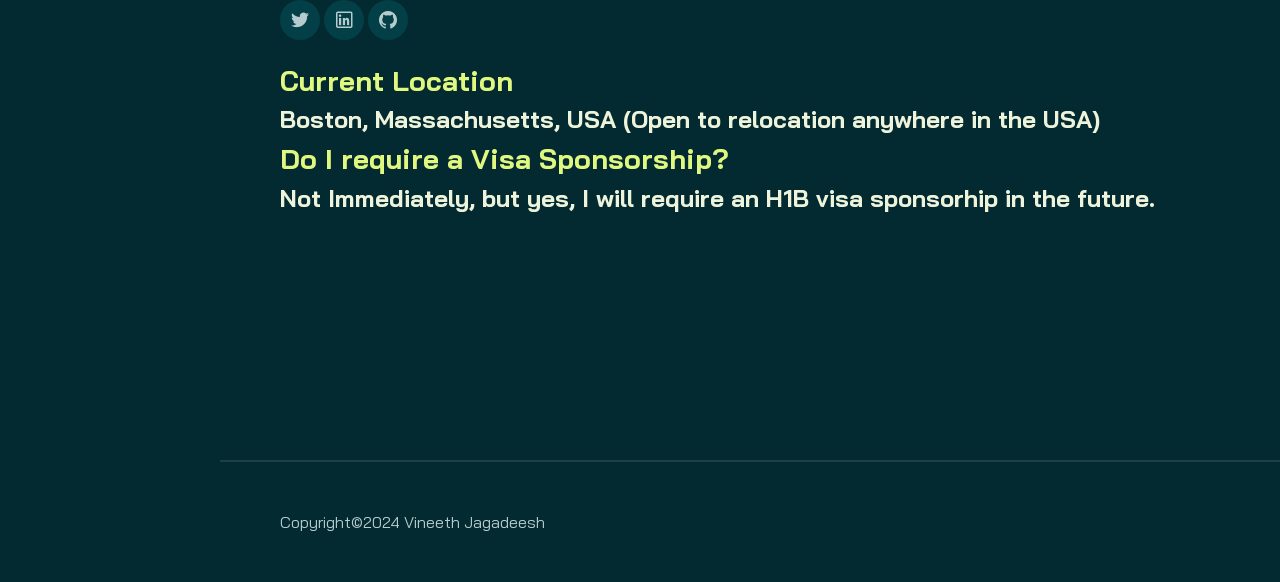
==== commit 6aa1c584: "oscp changes, added certificate link, skills and contact section changed" ====
--- a/index.html
+++ b/index.html
@@ -70,11 +70,9 @@
                         <h3 data-aos="fade-up">Software Security | Offensive Security | Secure Code Review | Open Source ❤️</h3>
                         <hr>
                         <div data-aos="fade-up" data-aos-delay="300">
-                            <p class="lead mt-2 mb-4">I am a software developer at heart who loves looking at code
-                                through a security lens.
-                                I have hands-on experience with secure code review and threat modeling, and I love everything bug bounty and penetration testing (OSCP soon!).
-                                I enjoy giving back to the security community through open-source
-                                contributions. You can find my work
+                            <p class="lead mt-2 mb-4">I enjoy thinking like a hacker and later, ways to fix what I could break while thinking like a hacker!<br>
+                                <u>Web Application Penetration Testing, Manual Source Code Reviews and Threat Modeling</u> are three of my top skills.<br>
+                                I enjoy giving back to the security community through open-source contributions. You can find my work
                                 on <a class="text-brand" href="https://github.com/DJvinnie">Github</a>. If my work
                                 interests you, feel free to connect with me on
                                 <a class="text-brand" href="https://www.linkedin.com/in/vineethdj1/">Linkedin</a>.
@@ -88,6 +86,11 @@
                                 value="View Resume">
                                 View Resume
                             </button>
+                            <button class="btn btn-brand"
+                                onclick="location.href='https://www.credential.net/9c7e9ff1-4886-4016-a07c-e2adb50427c3#gs.cbu1rw';"
+                                value="View OSCP Certificate">
+                                Verify my OSCP certificate
+                            </button>
                         </div>
                     </div>
                 </div>
@@ -300,6 +303,7 @@
                 <ol class="lead mt-2 mb-4" data-aos="fade-up">
                     <li><a href="https://medium.com/@vineeth.dj/owasp-wrongsecrets-writeup-24ad3460be0a">OWASP WrongSecrets Challenges</a></li>
                     <li><a href="https://medium.com/@vineeth.dj/proving-grounds-image-walkthrough-cf7e0b09ba93">OffSec Proving Grounds Practice `Image` box walkthrough</a></li>
+                    <li><a href="https://medium.com/@vineeth.dj/my-oscp-exam-experience-the-most-intense-48-hours-of-my-life-f44035377af8">My OSCP exam experience</a></li>
                 </ol>
                 <p>More on the way..!</p>
             </div>
@@ -316,7 +320,22 @@
                     <div class="row gy-4" data-aos="fade-up" data-aos-delay="300">
                         <div class="col-md-2">
                             <div class="review shadow-effect bg-base p-2 rounded-4">
-                                <p class="mb-0">C/C++, Python, Go, Java, Bash, Javascript</p>
+                                <p class="mb-0">C/C++, Python, Go, Java, Bash, Javascript, Powershell</p>
+                            </div>
+                        </div>
+                        <div class="col-md-2">
+                            <div class="review shadow-effect bg-base p-2 rounded-4">
+                                <p class="mb-0">Spring MVC, Hibernate ORM, RESTful APIs, Postman</p>
+                            </div>
+                        </div>
+                        <div class="col-md-2">
+                            <div class="review shadow-effect bg-base p-2 rounded-4">
+                                <p class="mb-0">Windows Active Directory Attacks, Linux and Windows Privilege Escalation, Tunneling, Pivoting</p>
+                            </div>
+                        </div>
+                        <div class="col-md-2">
+                            <div class="review shadow-effect bg-base p-2 rounded-4">
+                                <p class="mb-0">Antivirus Evasion, Client Side Attacks, Reverse Engineering</p>
                             </div>
                         </div>
                         <div class="col-md-2">
@@ -326,23 +345,18 @@
                         </div>
                         <div class="col-md-2">
                             <div class="review shadow-effect bg-base p-2 rounded-4">
-                                <p class="mb-0">HTML5, Bootstrap, React.js</p>
-                            </div>
-                        </div>
-                        <div class="col-md-2">
-                            <div class="review shadow-effect bg-base p-2 rounded-4">
-                                <p class="mb-0">Spring MVC, Hibernate ORM, RESTful APIs, Postman</p>
-                            </div>
-                        </div>
-                        <div class="col-md-2">
-                            <div class="review shadow-effect bg-base p-2 rounded-4">
-                                <p class="mb-0">BurpSuite, Wireshark, Metasploit, Nmap, Shodan, Censys, pfSense,
-                                    OpenSSL, Autopsy, CrypTool</p>
-                            </div>
-                        </div>
-                        <div class="col-md-2">
-                            <div class="review shadow-effect bg-base p-2 rounded-4">
-                                <p class="mb-0">Docker, Kubernetes, Terraform, Jira, Confluence, Git</p>
+                                <p class="mb-0">HTML5, Bootstrap, react</p>
+                            </div>
+                        </div>
+                        <div class="col-md-2">
+                            <div class="review shadow-effect bg-base p-2 rounded-4">
+                                <p class="mb-0">BurpSuite, Wireshark, Metasploit, Nmap, Shodan, pfSense,
+                                    OpenSSL</p>
+                            </div>
+                        </div>
+                        <div class="col-md-2">
+                            <div class="review shadow-effect bg-base p-2 rounded-4">
+                                <p class="mb-0">Docker, Kubernetes, Jira, Confluence, Git</p>
                             </div>
                         </div>
                     </div>
@@ -351,9 +365,9 @@
                             <h3 class="text-brand">Certifications and Courses</h3>
                         </div>
                         <h5 class="text-brand">OffSec</h5>
-                        <p class="text-brand2">Offensive Security Certified Professional (OSCP) work in progress</p>
+                        <p class="text-brand2">Offensive Security Certified Professional (OSCP) [July 2024]</p>
                         <h5 class="text-brand">INE Security</h5>
-                        <p class="text-brand2">INE Security Junior Penetration Tester</p>
+                        <p class="text-brand2">INE Security Junior Penetration Tester [May 2023]</p>
                         <h5 class="text-brand">HackTheBox Academy</h5>
                         <p class="text-brand2">HackTheBox Academy Pentester Path</p>
                         <h5 class="text-brand">TCM Security</h5>
@@ -382,7 +396,7 @@
                         <h4 class="text-brand">CONTACT</h4>
                         <hr>
                         <p>
-                        <h3 class="text-brand">eMail</h3>
+                        <h3 class="text-brand">email</h3>
                         <h4><a href="mailto:vineeth.dj592@outlook.com">vineeth.dj592@outlook.com</a></h4>
                         <br>
                         <h3 class="text-brand">Social</h3>
@@ -393,7 +407,9 @@
                         </div>
                         <br>
                         <h3 class="text-brand">Current Location</h3>
-                        <h4>Boston, Massachusetts, USA</h4>
+                        <h4>Boston, Massachusetts, USA (Open to relocation anywhere in the USA)</h4>
+                        <h3 class="text-brand">Do I require a Visa Sponsorship?</h3>
+                        <h4>Not Immediately, but yes, I will require an H1B visa sponsorhip in the future.</h4>
                         </p>
                     </div>
                 </div>
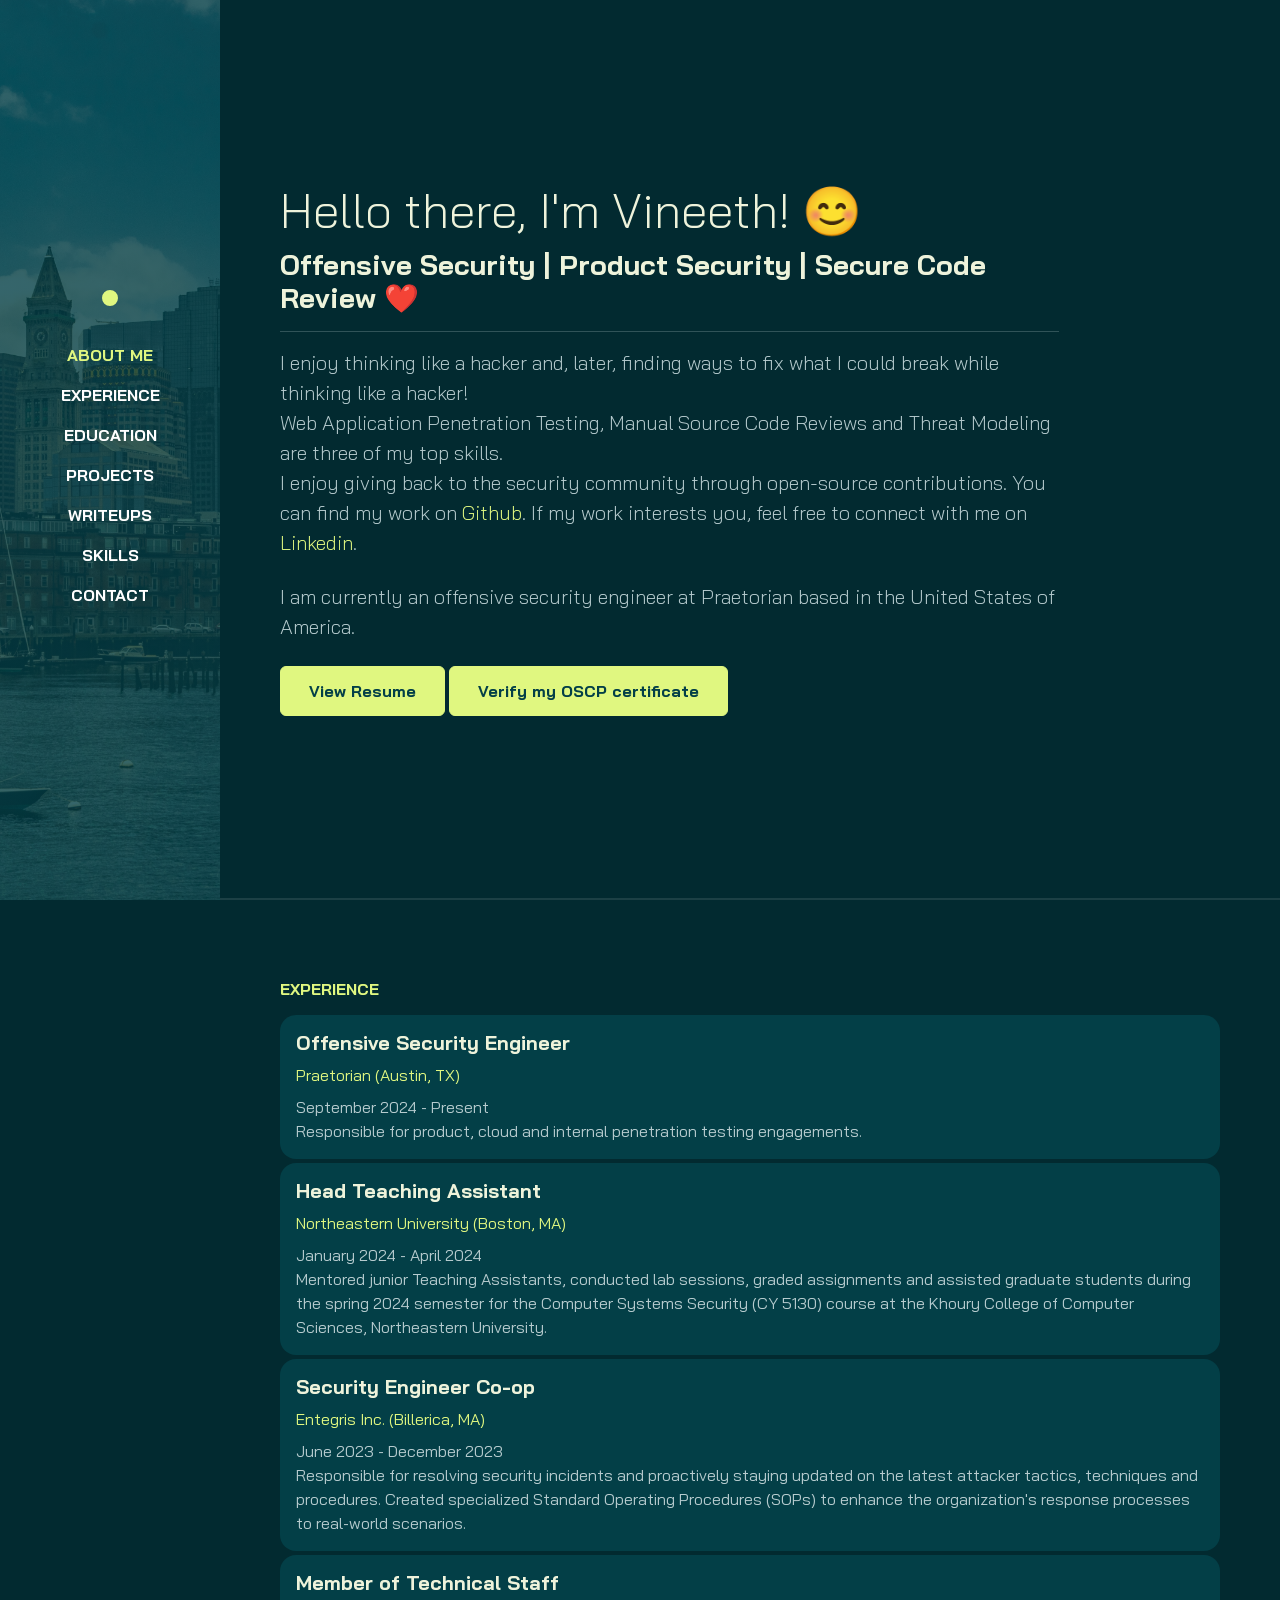
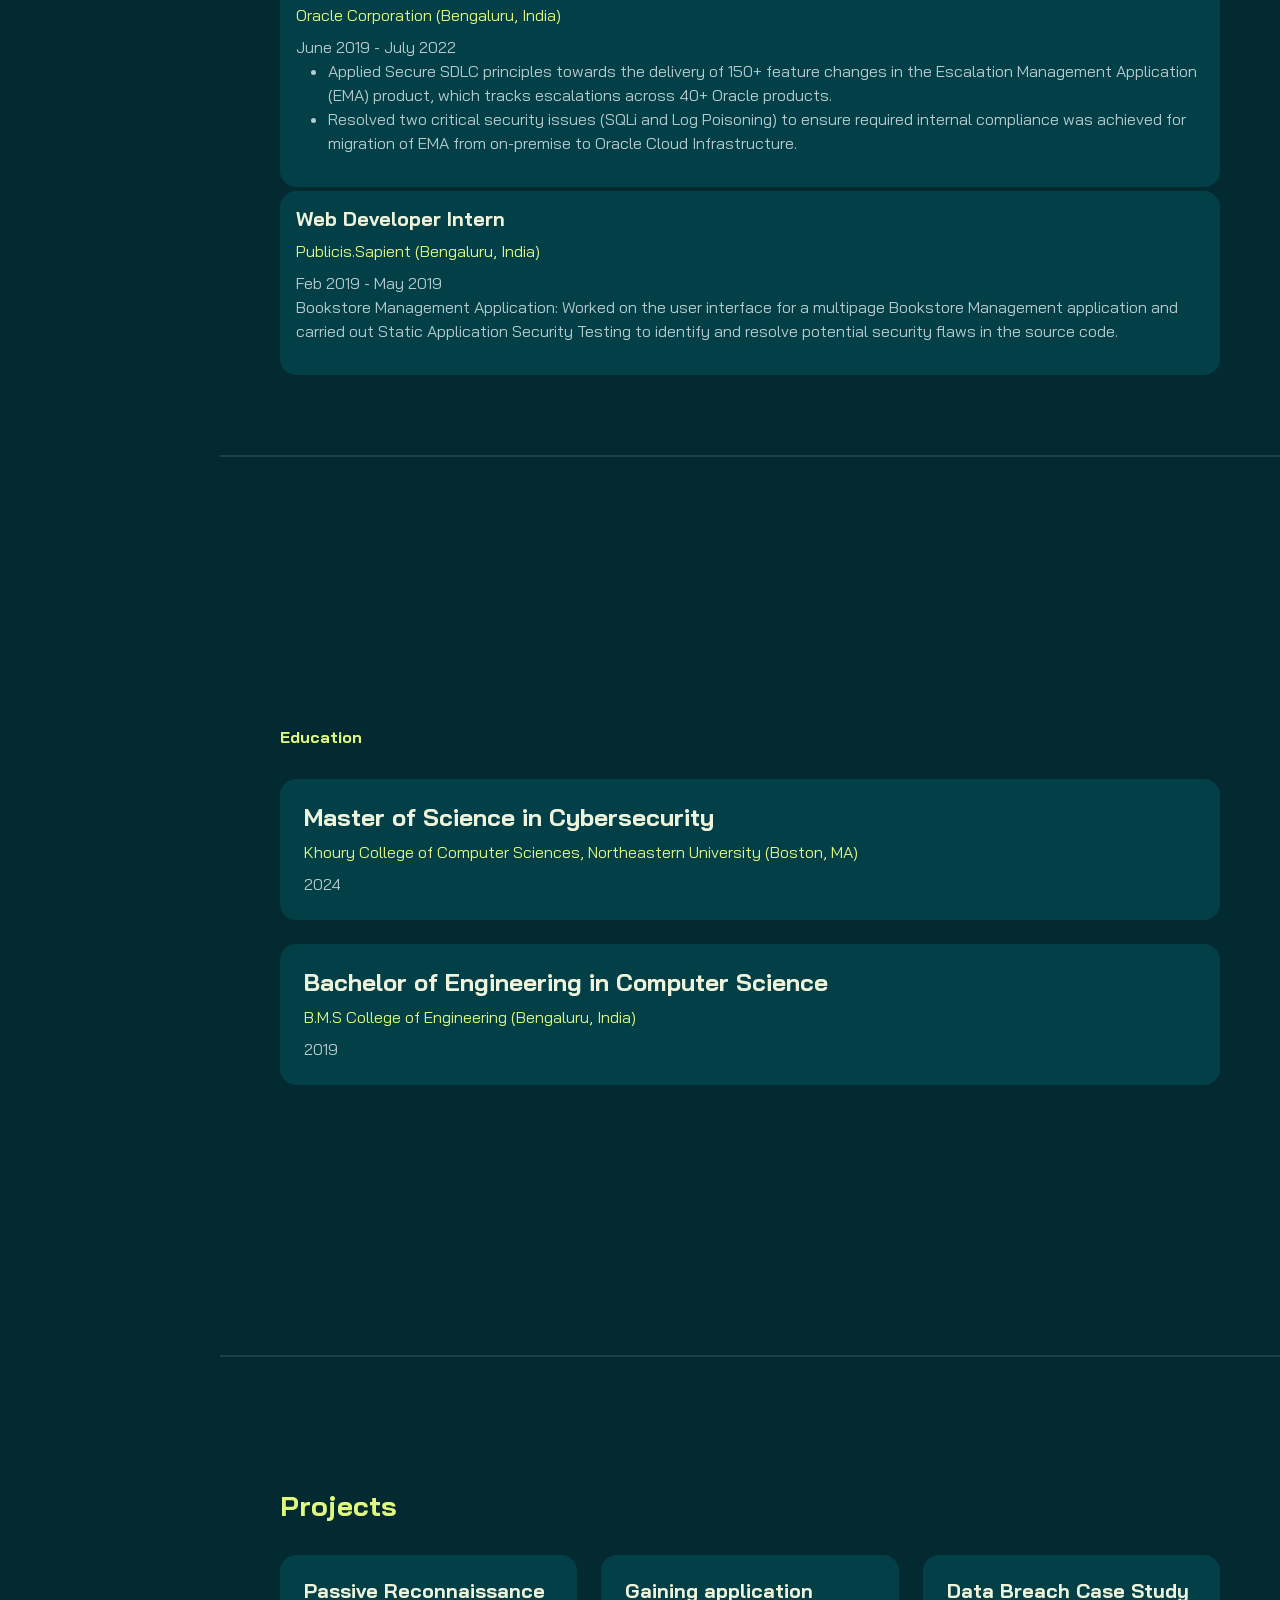
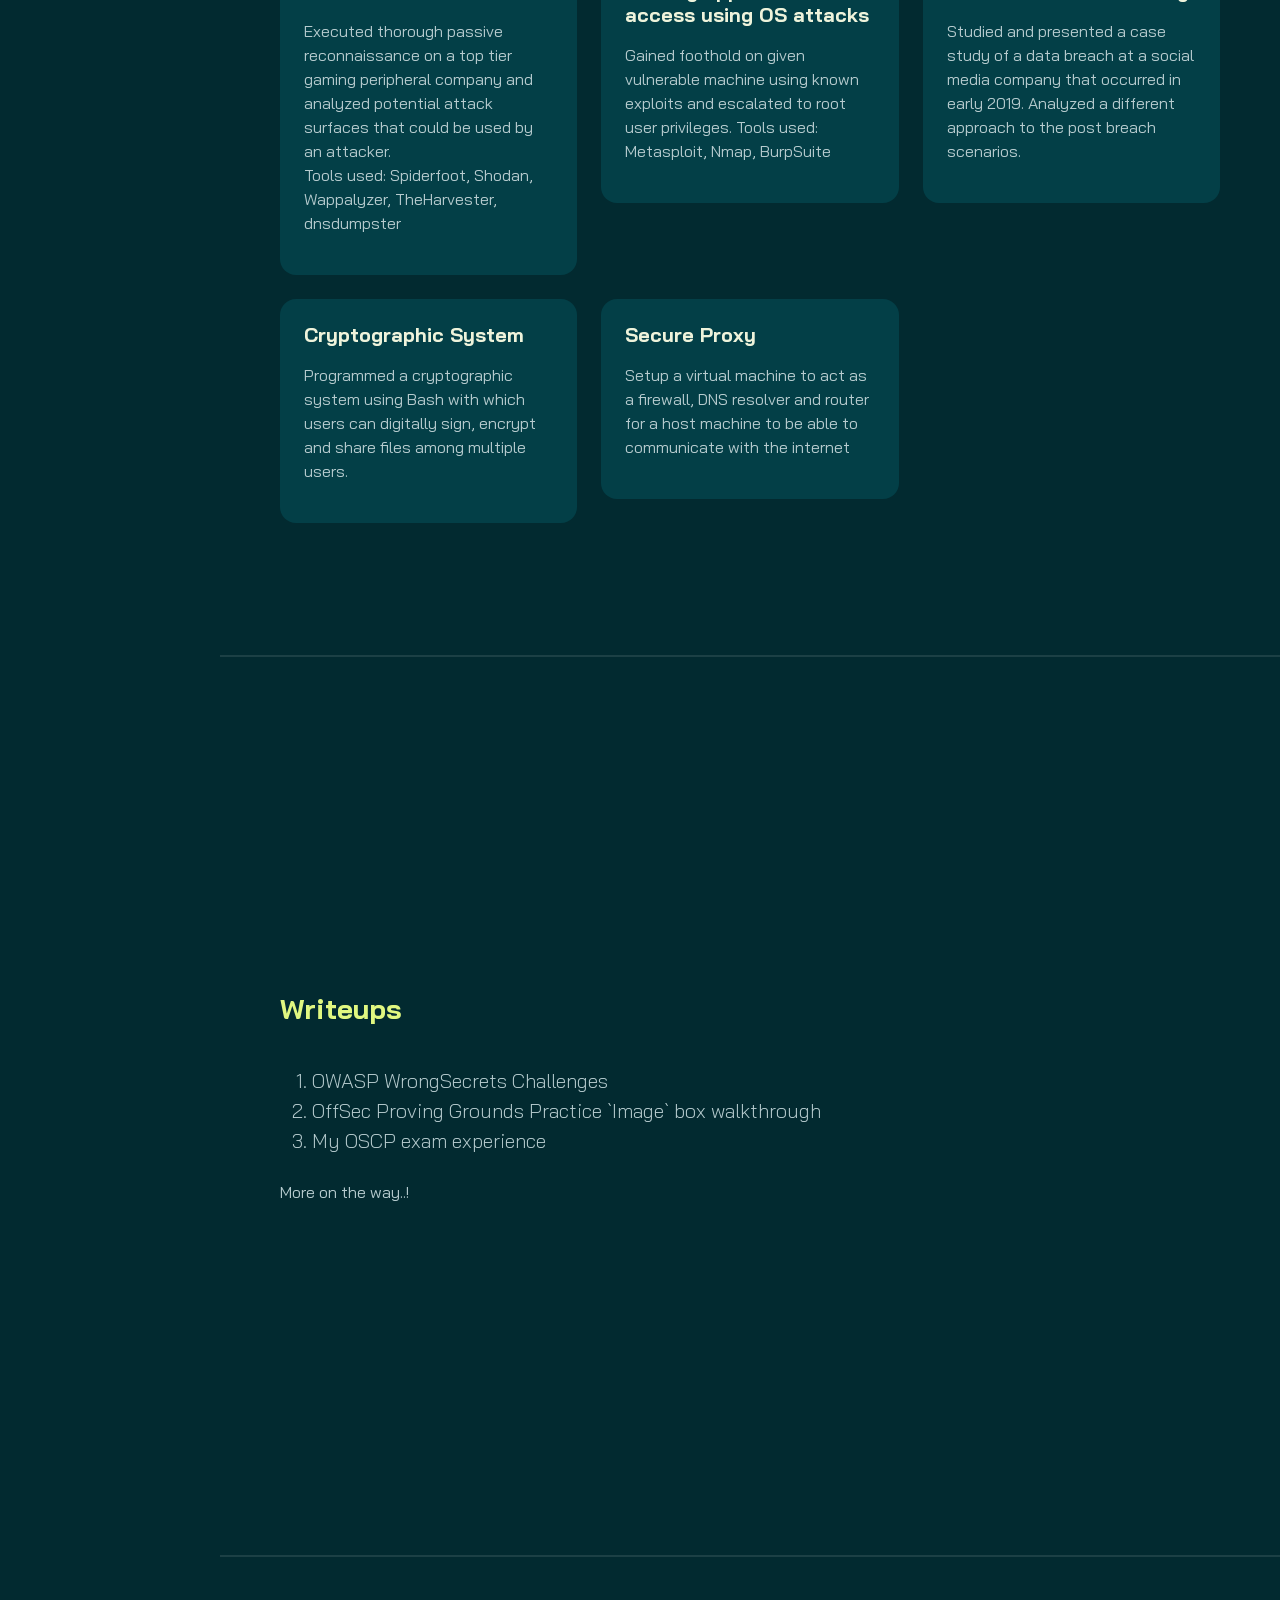
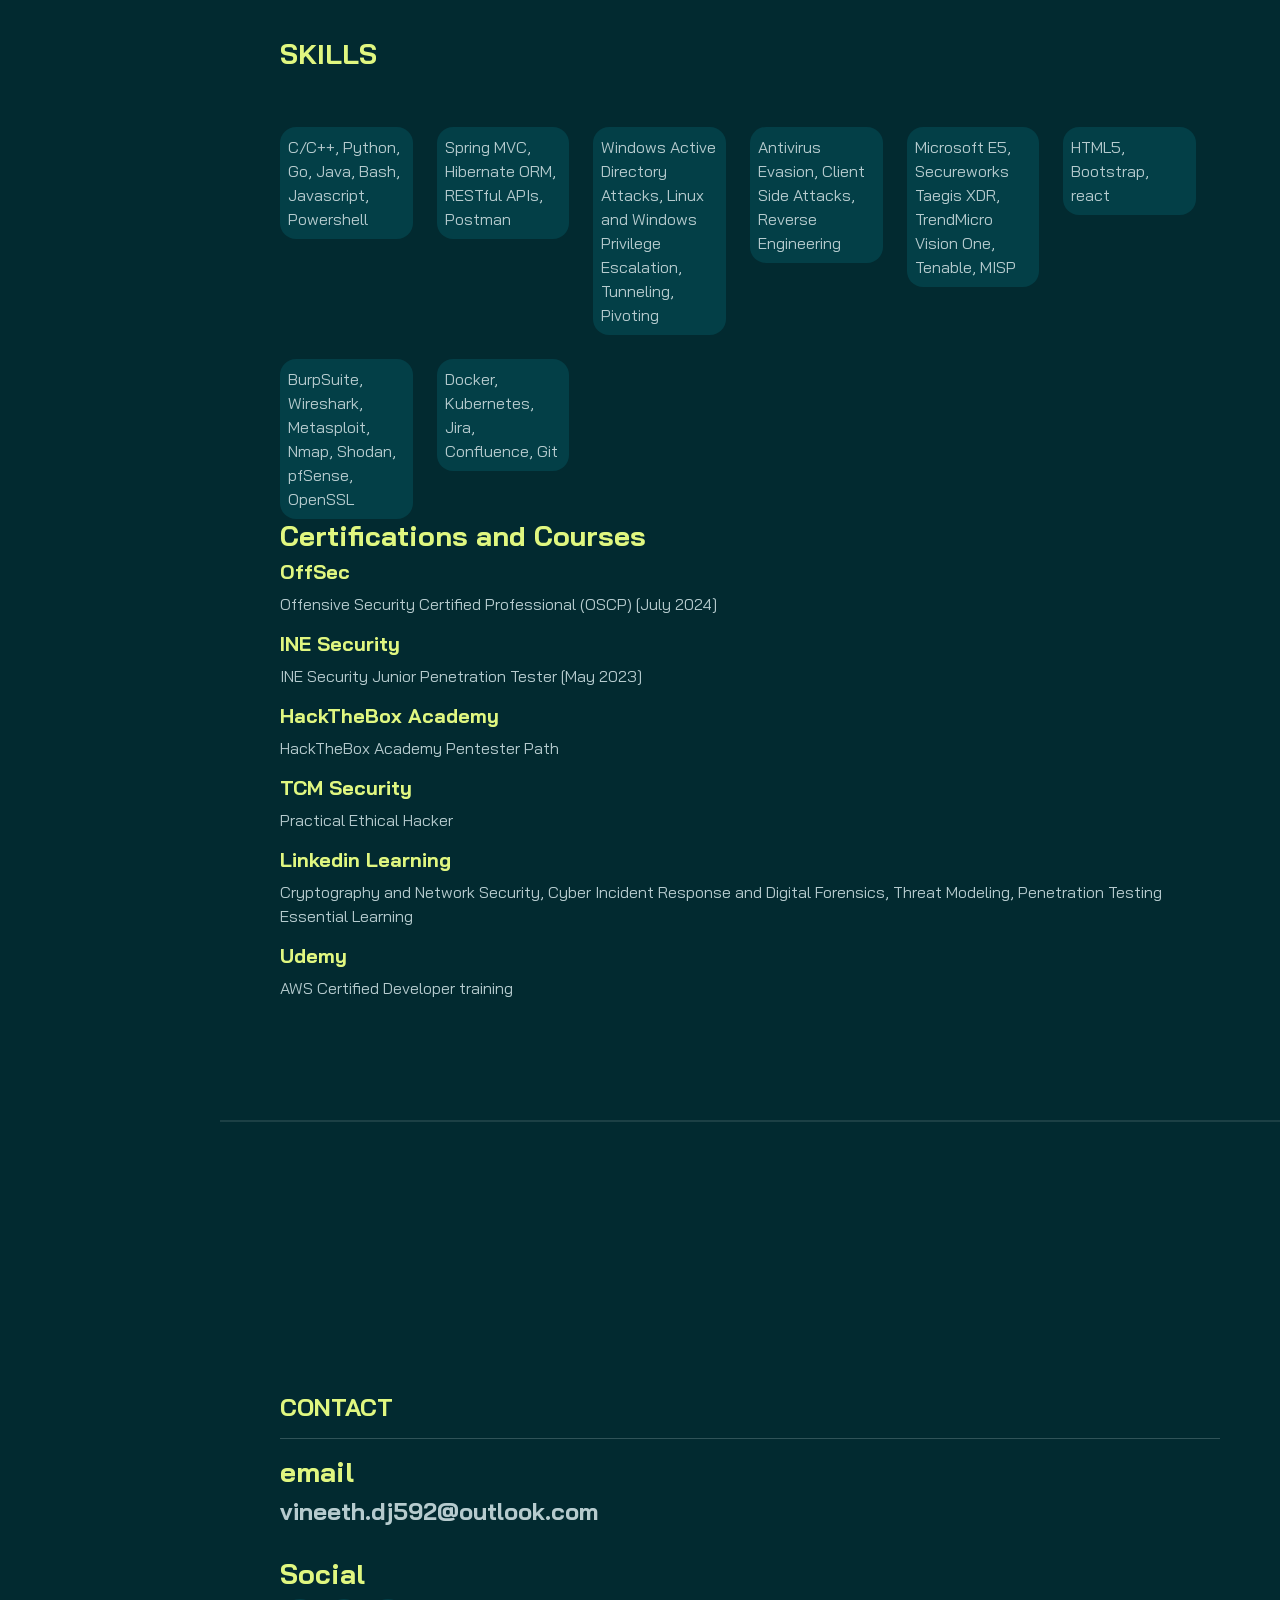
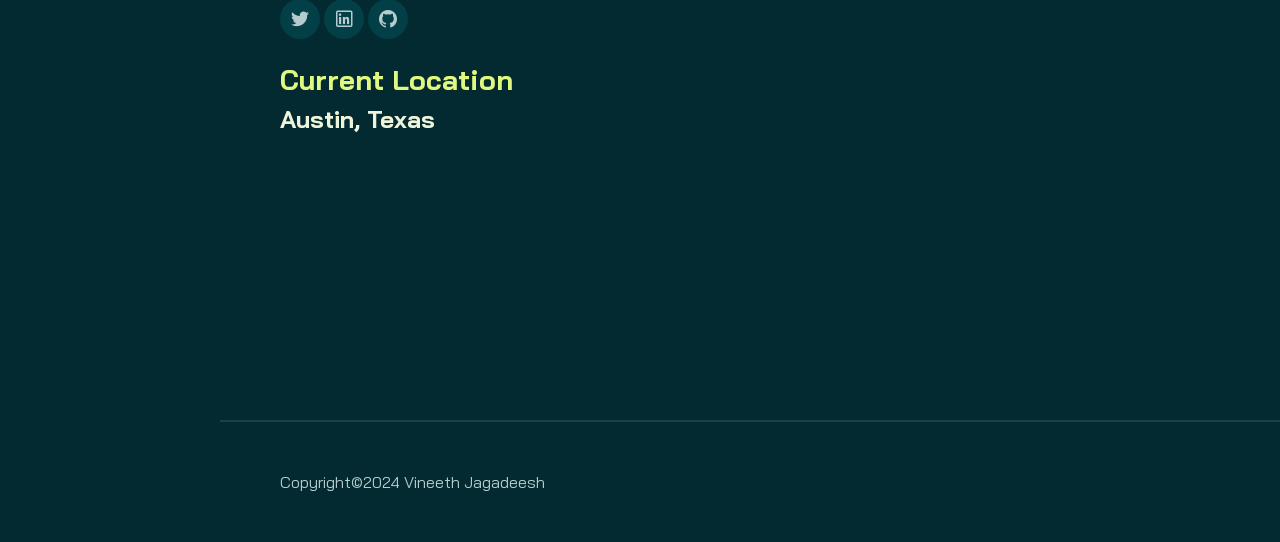
==== commit 52a83f41: "career and other updates" ====
--- a/index.html
+++ b/index.html
@@ -66,20 +66,19 @@
             <div class="container">
                 <div class="row">
                     <div class="col-lg-10">
-                        <h1 class="display-5" data-aos="fade-up">Hello there, I'm Vineeth!😊</h1>
-                        <h3 data-aos="fade-up">Software Security | Offensive Security | Secure Code Review | Open Source ❤️</h3>
+                        <h1 class="display-5" data-aos="fade-up">Hello there, I'm Vineeth! 😊</h1>
+                        <h3 data-aos="fade-up">Offensive Security | Product Security | Secure Code Review ❤️</h3>
                         <hr>
                         <div data-aos="fade-up" data-aos-delay="300">
-                            <p class="lead mt-2 mb-4">I enjoy thinking like a hacker and later, ways to fix what I could break while thinking like a hacker!<br>
-                                <u>Web Application Penetration Testing, Manual Source Code Reviews and Threat Modeling</u> are three of my top skills.<br>
+                            <p class="lead mt-2 mb-4">I enjoy thinking like a hacker and, later, finding ways to fix what I could break while thinking like a hacker!<br>
+                                Web Application Penetration Testing, Manual Source Code Reviews and Threat Modeling are three of my top skills.<br>
                                 I enjoy giving back to the security community through open-source contributions. You can find my work
                                 on <a class="text-brand" href="https://github.com/DJvinnie">Github</a>. If my work
                                 interests you, feel free to connect with me on
                                 <a class="text-brand" href="https://www.linkedin.com/in/vineethdj1/">Linkedin</a>.
                             </p>
                             <p class="lead mt-2 mb-4">
-                                I am currently on the lookout for technical and hands-on
-                                application or offensive security engineering roles in the United States of America.
+                                I am currently an offensive security engineer at Praetorian based in the United States of America.
                             </p>
                             <button class="btn btn-brand"
                                 onclick="location.href='https://drive.proton.me/urls/6SWYC44T9G#TiTAdFzSzqqq';"
@@ -110,6 +109,16 @@
                 <div class="row gy-5" data-aos="fade-up" data-aos-delay="300">
                     <div class="col-lg-12">
                         <div class="row gy-1">
+                            <div class="col-12">
+                                <div class="bg-base p-3 rounded-4 shadow-effect">
+                                    <h5>Offensive Security Engineer</h5>
+                                    <p class="text-brand mb-2">Praetorian (Austin, TX)</p>
+                                    September 2024 - Present
+                                    <p class="mb-0">
+                                        Responsible for product, cloud and internal penetration testing engagements.
+                                    </p>
+                                </div>
+                            </div>
                             <div class="col-12">
                                 <div class="bg-base p-3 rounded-4 shadow-effect">
                                     <h5>Head Teaching Assistant</h5>
@@ -165,20 +174,6 @@
                                     </p>
                                 </div>
                             </div>
-                            <div class="col-12">
-                                <div class="bg-base p-3 rounded-4 shadow-effect">
-                                    <h5>In-plant Trainee</h5>
-                                    <p class="text-brand mb-2">Bharatiya Nabhikiya Vidyut Nigam Ltd. (Chennai, India)
-                                    </p>
-                                    May 2017 - July 2017
-                                    <p>
-                                        Prototype Manipulator: Executed an automation project involving calibration
-                                        and integration of sensors and
-                                        actuators on a logic board. Developed a user friendly GUI to control inputs
-                                        to the prototype.
-                                    </p>
-                                </div>
-                            </div>
                         </div>
                     </div>
                 </div>
@@ -203,14 +198,14 @@
                                     <h4>Master of Science in Cybersecurity</h4>
                                     <p class="text-brand mb-2">Khoury College of Computer Sciences, Northeastern
                                         University (Boston, MA)</p>
-                                    May 2024 (GPA - 4.0/4.0)
+                                    2024
                                 </div>
                             </div>
                             <div class="col-12">
                                 <div class="bg-base p-4 rounded-4 shadow-effect">
                                     <h4>Bachelor of Engineering in Computer Science</h4>
                                     <p class="text-brand mb-2">B.M.S College of Engineering (Bengaluru, India)</p>
-                                    May 2019 (GPA - 8.5/10.0)
+                                    2019
                                 </div>
                             </div>
                         </div>
@@ -389,7 +384,6 @@
         <!-- CONTACT -->
         <section id="contact" class="full-height px-lg-5">
             <div class="container">
-
                 <div class="row">
 
                     <div class="col-lg-12" data-aos="fade-up">
@@ -407,14 +401,10 @@
                         </div>
                         <br>
                         <h3 class="text-brand">Current Location</h3>
-                        <h4>Boston, Massachusetts, USA (Open to relocation anywhere in the USA)</h4>
-                        <h3 class="text-brand">Do I require a Visa Sponsorship?</h3>
-                        <h4>Not Immediately, but yes, I will require an H1B visa sponsorhip in the future.</h4>
+                        <h4>Austin, Texas</h4>
                         </p>
                     </div>
                 </div>
-
-
             </div>
         </section>
         <!-- //CONTACT -->
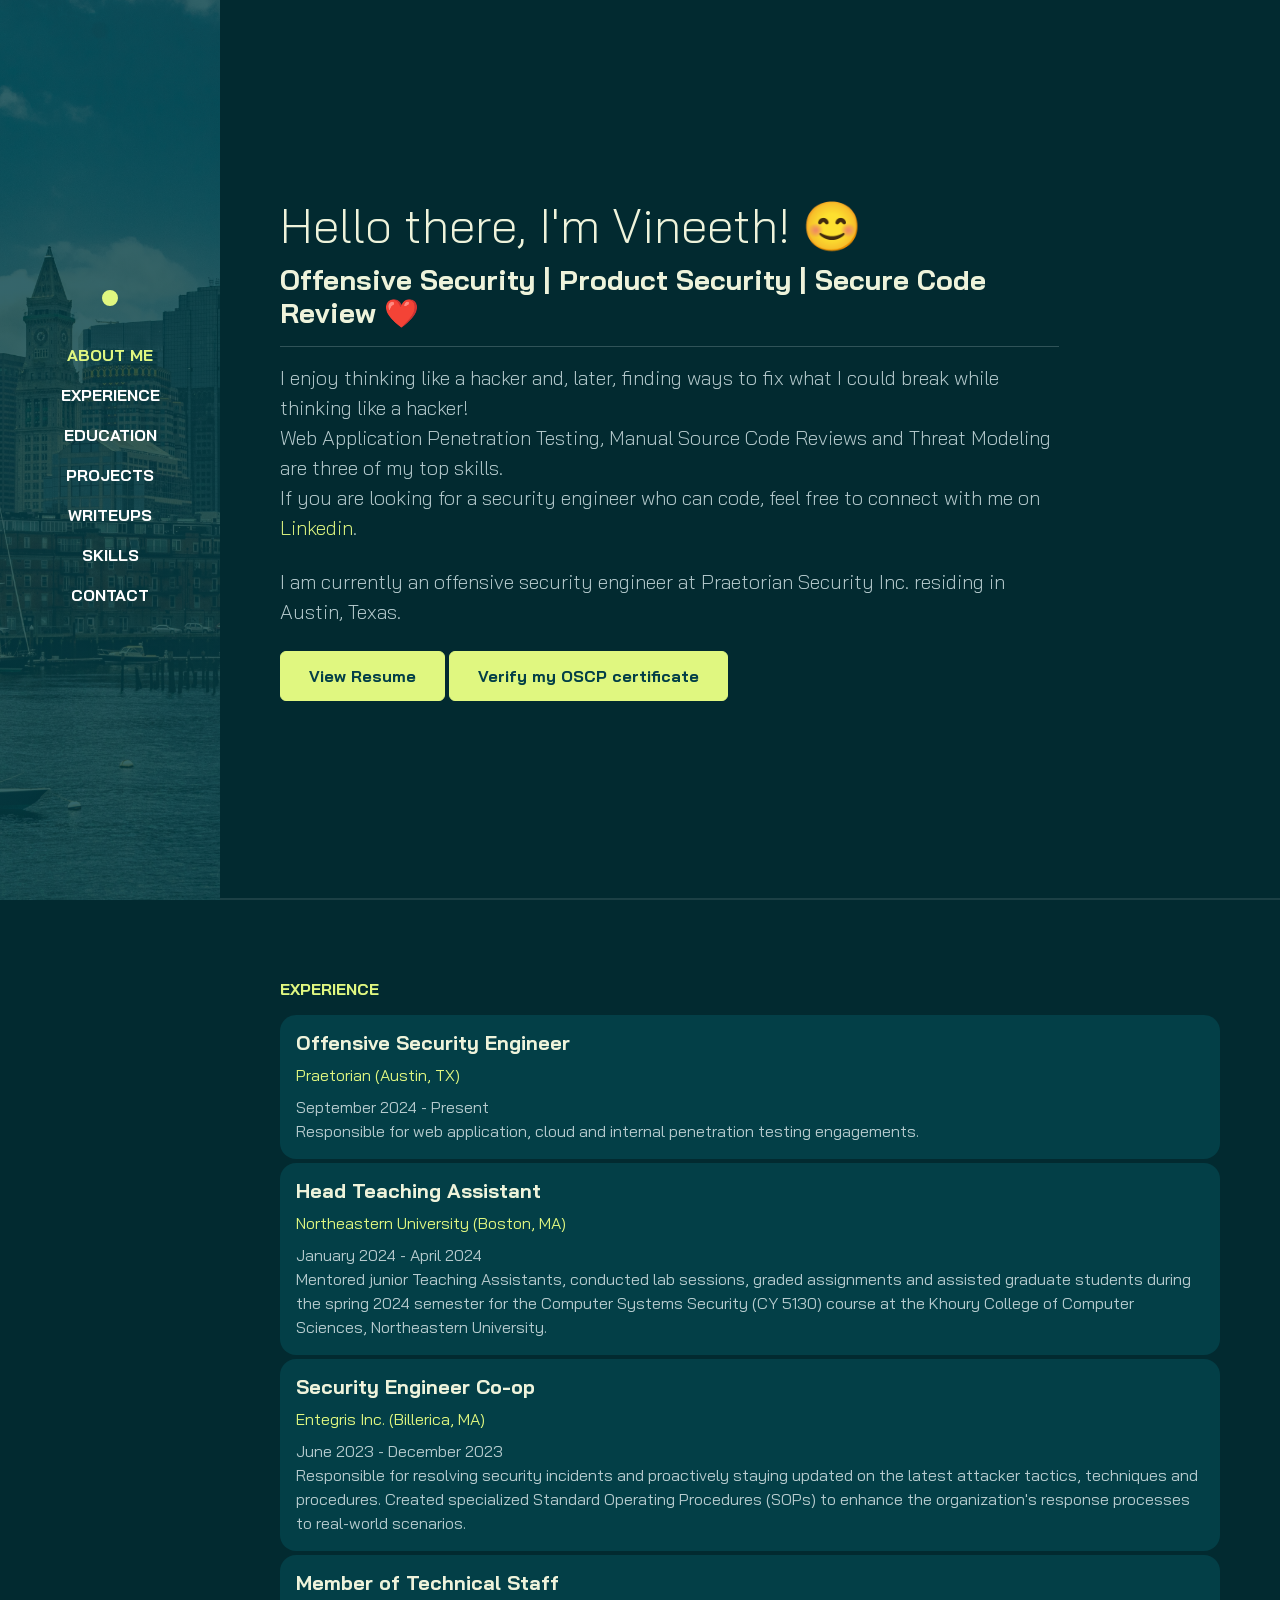
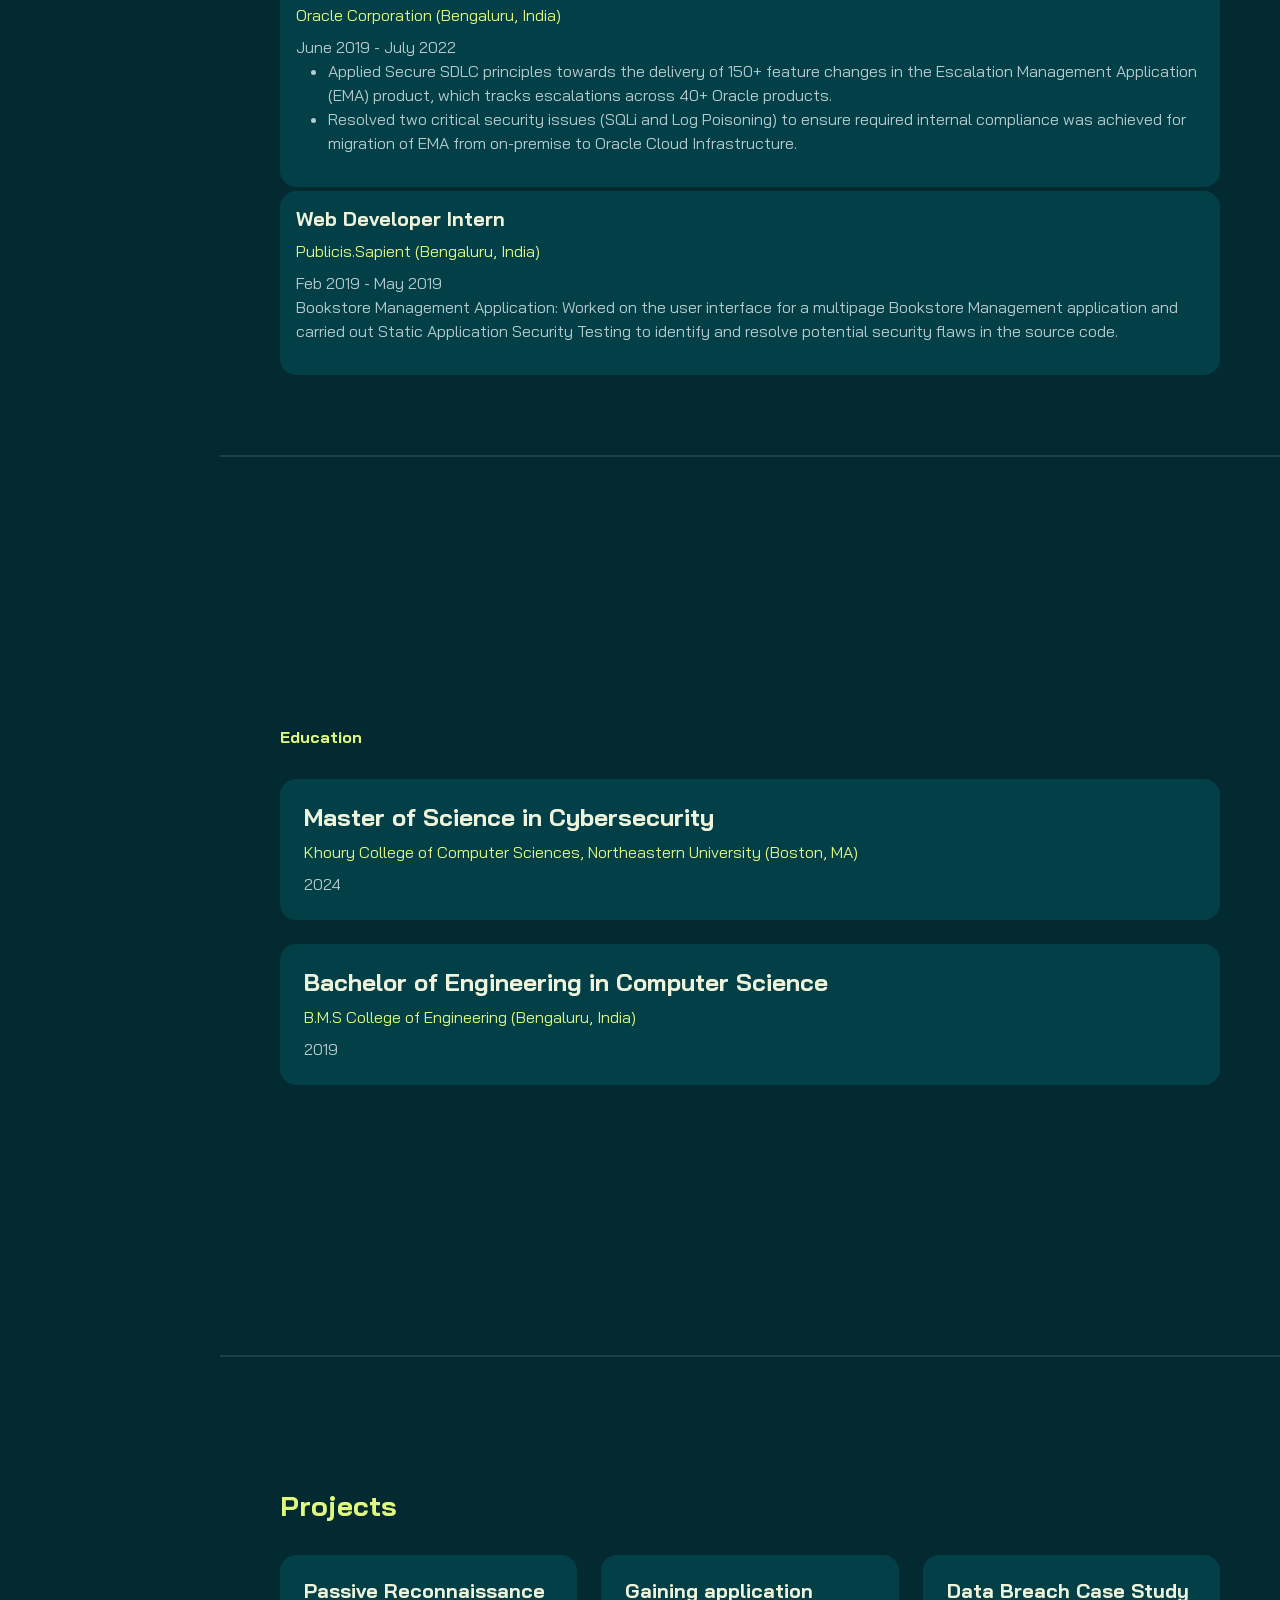
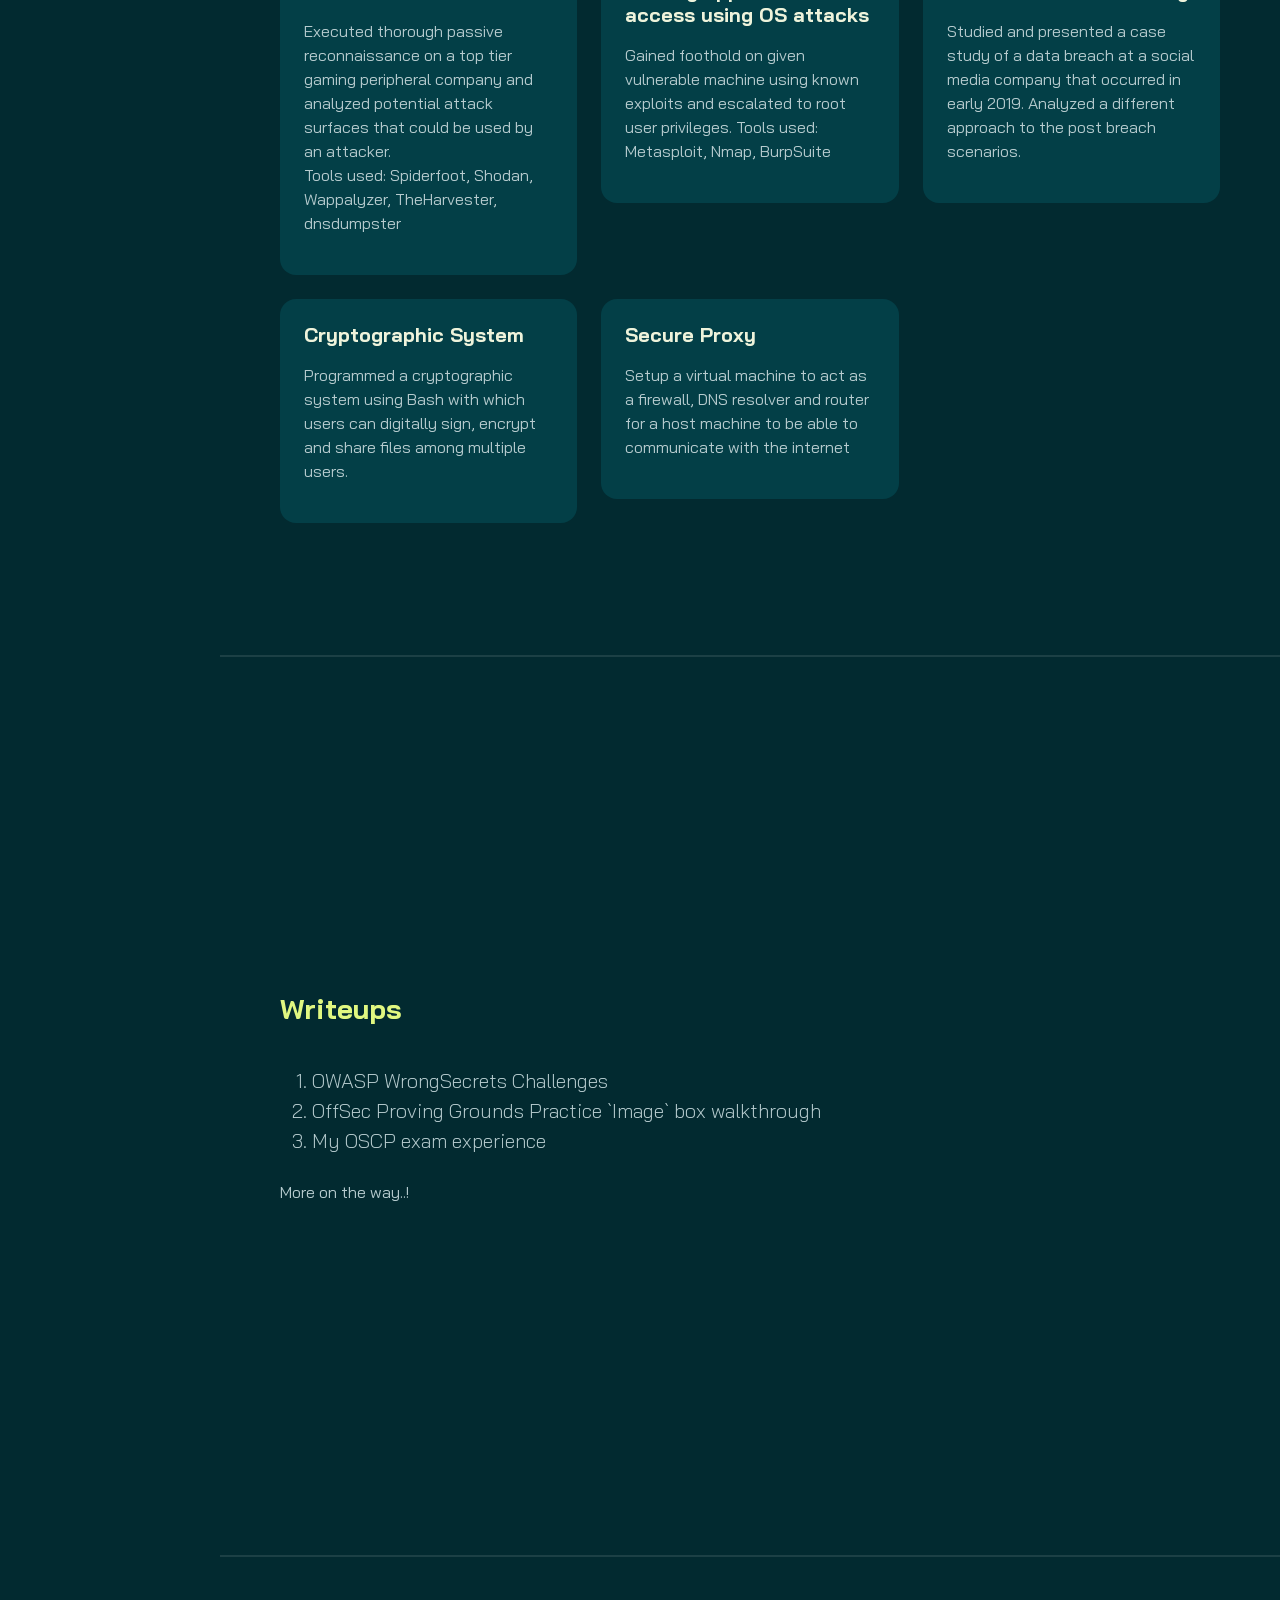
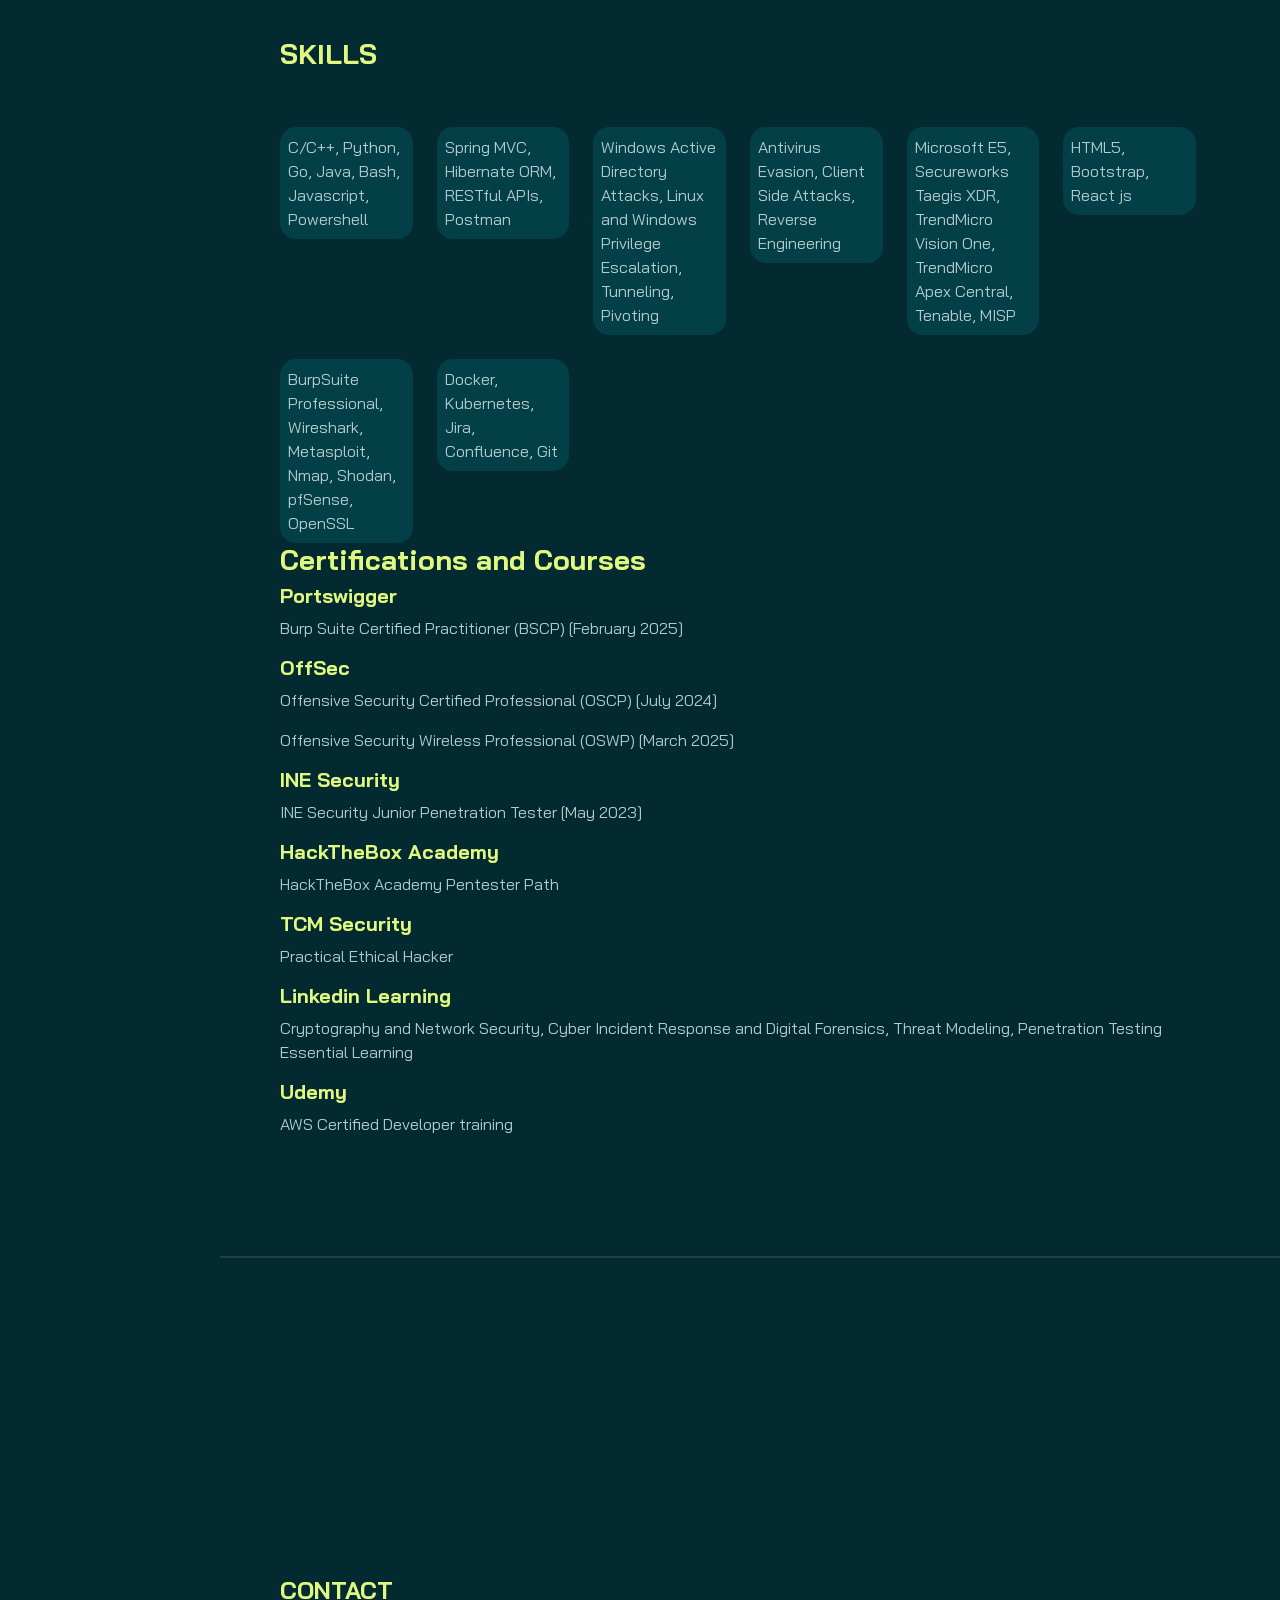
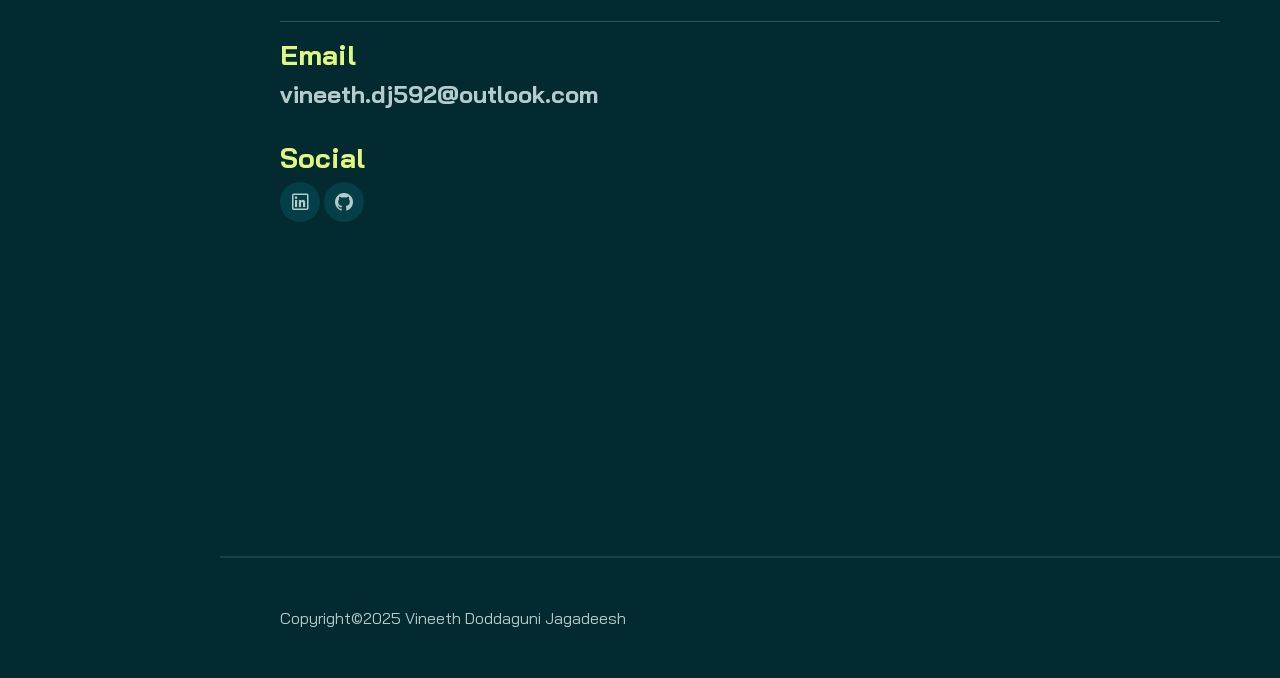
==== commit 7aab9d88: "oswp and other updates" ====
--- a/index.html
+++ b/index.html
@@ -72,16 +72,14 @@
                         <div data-aos="fade-up" data-aos-delay="300">
                             <p class="lead mt-2 mb-4">I enjoy thinking like a hacker and, later, finding ways to fix what I could break while thinking like a hacker!<br>
                                 Web Application Penetration Testing, Manual Source Code Reviews and Threat Modeling are three of my top skills.<br>
-                                I enjoy giving back to the security community through open-source contributions. You can find my work
-                                on <a class="text-brand" href="https://github.com/DJvinnie">Github</a>. If my work
-                                interests you, feel free to connect with me on
+                                If you are looking for a security engineer who can code, feel free to connect with me on
                                 <a class="text-brand" href="https://www.linkedin.com/in/vineethdj1/">Linkedin</a>.
                             </p>
                             <p class="lead mt-2 mb-4">
-                                I am currently an offensive security engineer at Praetorian based in the United States of America.
+                                I am currently an offensive security engineer at Praetorian Security Inc. residing in Austin, Texas.
                             </p>
                             <button class="btn btn-brand"
-                                onclick="location.href='https://drive.proton.me/urls/6SWYC44T9G#TiTAdFzSzqqq';"
+                                onclick="location.href='https://drive.proton.me/urls/2Y8X1WY95R#dUMqkOWC3JmT';"
                                 value="View Resume">
                                 View Resume
                             </button>
@@ -115,7 +113,7 @@
                                     <p class="text-brand mb-2">Praetorian (Austin, TX)</p>
                                     September 2024 - Present
                                     <p class="mb-0">
-                                        Responsible for product, cloud and internal penetration testing engagements.
+                                        Responsible for web application, cloud and internal penetration testing engagements.
                                     </p>
                                 </div>
                             </div>
@@ -335,17 +333,17 @@
                         </div>
                         <div class="col-md-2">
                             <div class="review shadow-effect bg-base p-2 rounded-4">
-                                <p class="mb-0">Microsoft E5, Secureworks Taegis XDR, TrendMicro Vision One, Tenable, MISP</p>
-                            </div>
-                        </div>
-                        <div class="col-md-2">
-                            <div class="review shadow-effect bg-base p-2 rounded-4">
-                                <p class="mb-0">HTML5, Bootstrap, react</p>
-                            </div>
-                        </div>
-                        <div class="col-md-2">
-                            <div class="review shadow-effect bg-base p-2 rounded-4">
-                                <p class="mb-0">BurpSuite, Wireshark, Metasploit, Nmap, Shodan, pfSense,
+                                <p class="mb-0">Microsoft E5, Secureworks Taegis XDR, TrendMicro Vision One, TrendMicro Apex Central, Tenable, MISP</p>
+                            </div>
+                        </div>
+                        <div class="col-md-2">
+                            <div class="review shadow-effect bg-base p-2 rounded-4">
+                                <p class="mb-0">HTML5, Bootstrap, React js</p>
+                            </div>
+                        </div>
+                        <div class="col-md-2">
+                            <div class="review shadow-effect bg-base p-2 rounded-4">
+                                <p class="mb-0">BurpSuite Professional, Wireshark, Metasploit, Nmap, Shodan, pfSense,
                                     OpenSSL</p>
                             </div>
                         </div>
@@ -359,8 +357,11 @@
                         <div class="col-lg-8">
                             <h3 class="text-brand">Certifications and Courses</h3>
                         </div>
+                        <h5 class="text-brand">Portswigger</h5>
+                        <p class="text-brand2">Burp Suite Certified Practitioner (BSCP) [February 2025]</p>
                         <h5 class="text-brand">OffSec</h5>
                         <p class="text-brand2">Offensive Security Certified Professional (OSCP) [July 2024]</p>
+                        <p class="text-brand2">Offensive Security Wireless Professional (OSWP) [March 2025]</p>
                         <h5 class="text-brand">INE Security</h5>
                         <p class="text-brand2">INE Security Junior Penetration Tester [May 2023]</p>
                         <h5 class="text-brand">HackTheBox Academy</h5>
@@ -390,18 +391,14 @@
                         <h4 class="text-brand">CONTACT</h4>
                         <hr>
                         <p>
-                        <h3 class="text-brand">email</h3>
+                        <h3 class="text-brand">Email</h3>
                         <h4><a href="mailto:vineeth.dj592@outlook.com">vineeth.dj592@outlook.com</a></h4>
                         <br>
                         <h3 class="text-brand">Social</h3>
                         <div class="social-icons">
-                            <a href="https://twitter.com/pingvinnie"><i class="lab la-twitter"></i></a>
                             <a href="https://www.linkedin.com/in/vineethdj1/"><i class="lab la-linkedin"></i></a>
                             <a href="https://github.com/DJvinnie"><i class="lab la-github"></i></a>
                         </div>
-                        <br>
-                        <h3 class="text-brand">Current Location</h3>
-                        <h4>Austin, Texas</h4>
                         </p>
                     </div>
                 </div>
@@ -414,7 +411,7 @@
             <div class="container">
                 <div class="row gy-4 justify-content-between">
                     <div class="col-auto">
-                        <p class="mb-0">Copyright<span>&copy;</span>2024<a href="#"> Vineeth Jagadeesh</a></p>
+                        <p class="mb-0">Copyright<span>&copy;</span>2025<a href="#"> Vineeth Doddaguni Jagadeesh</a></p>
                     </div>
                 </div>
             </div>
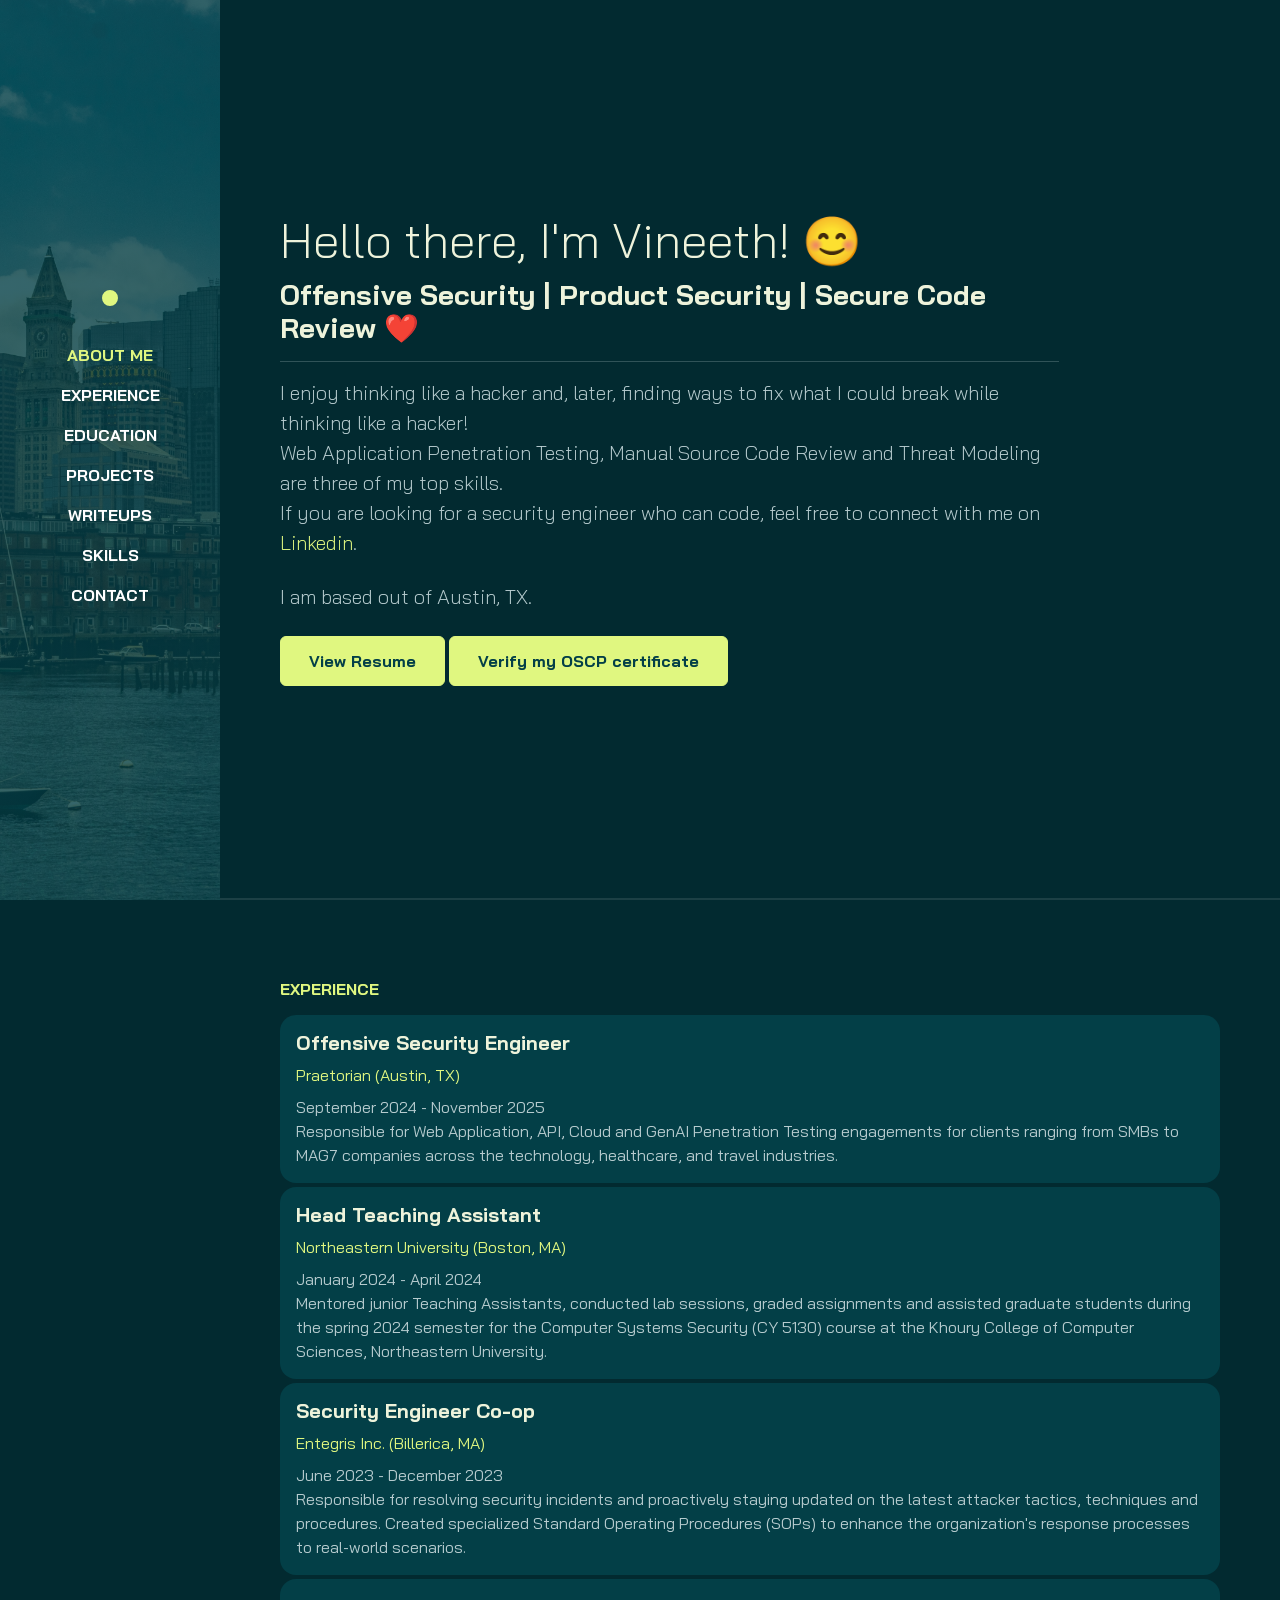
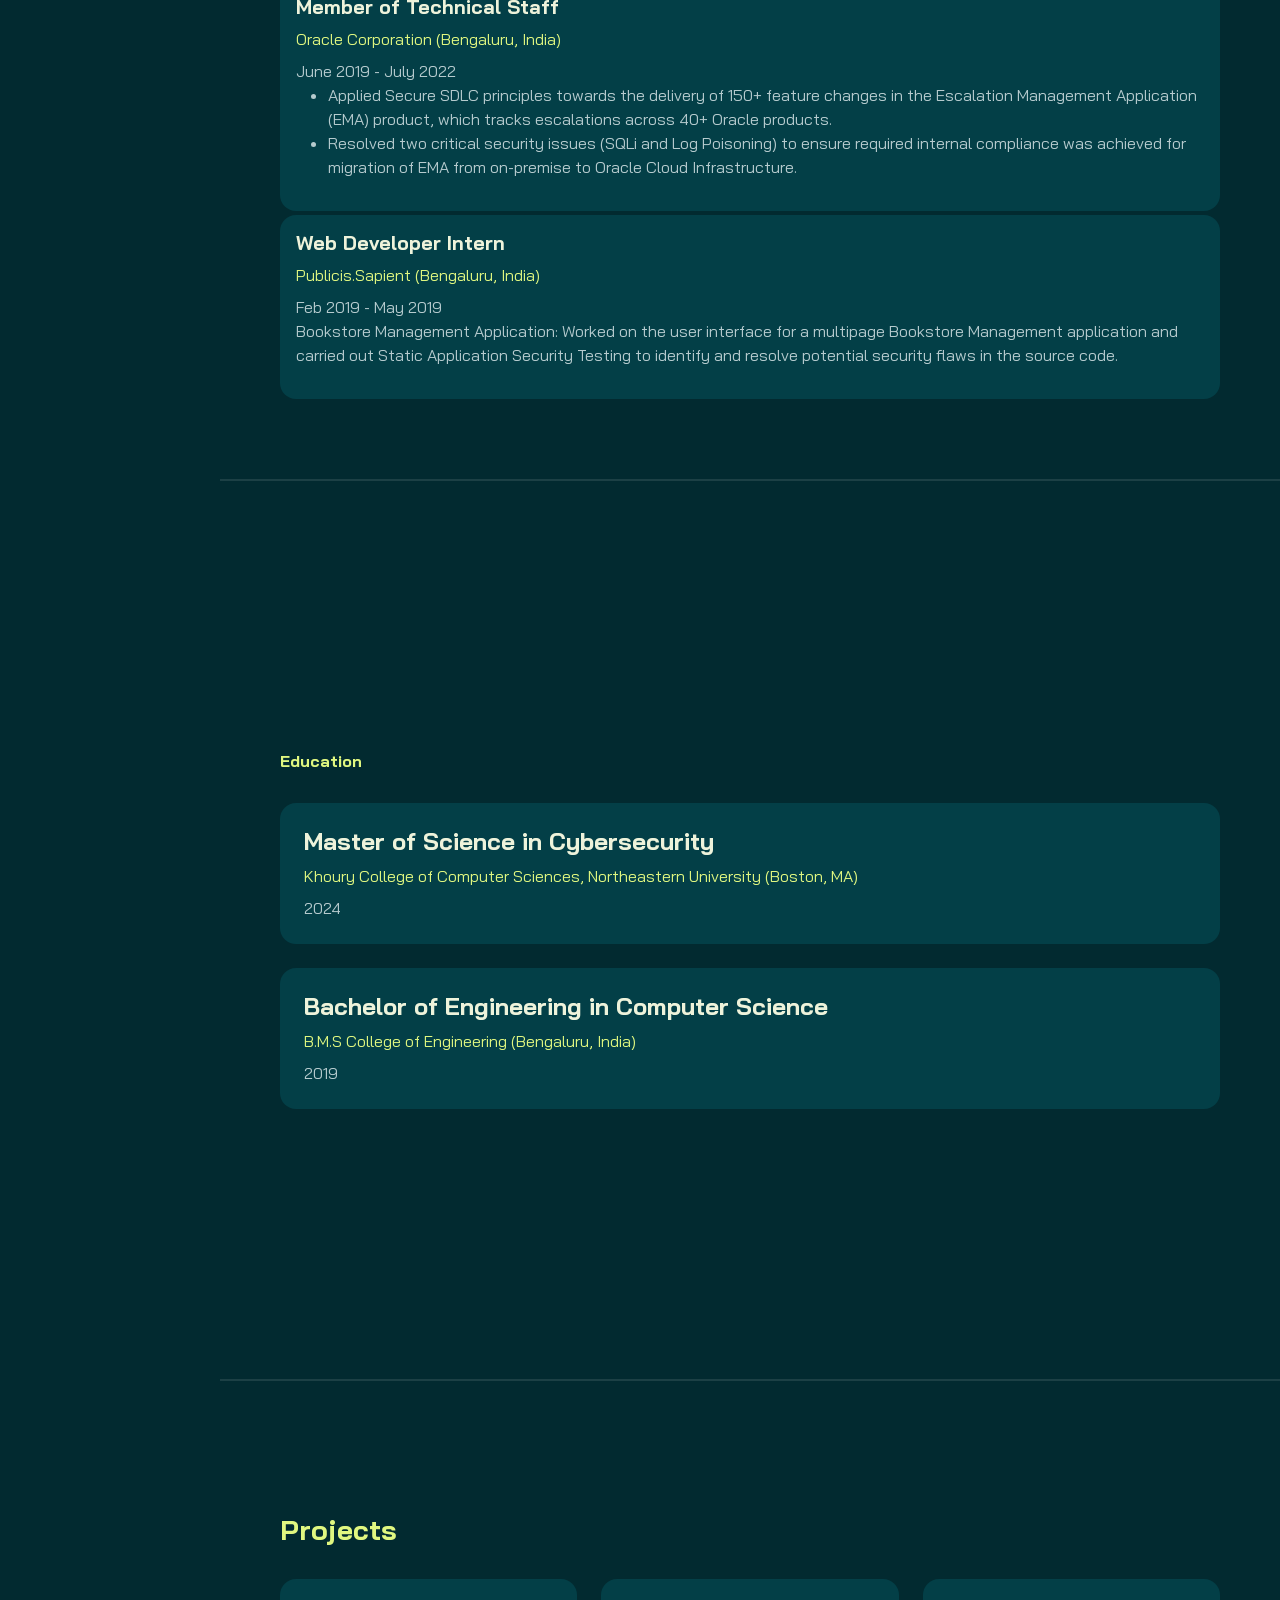
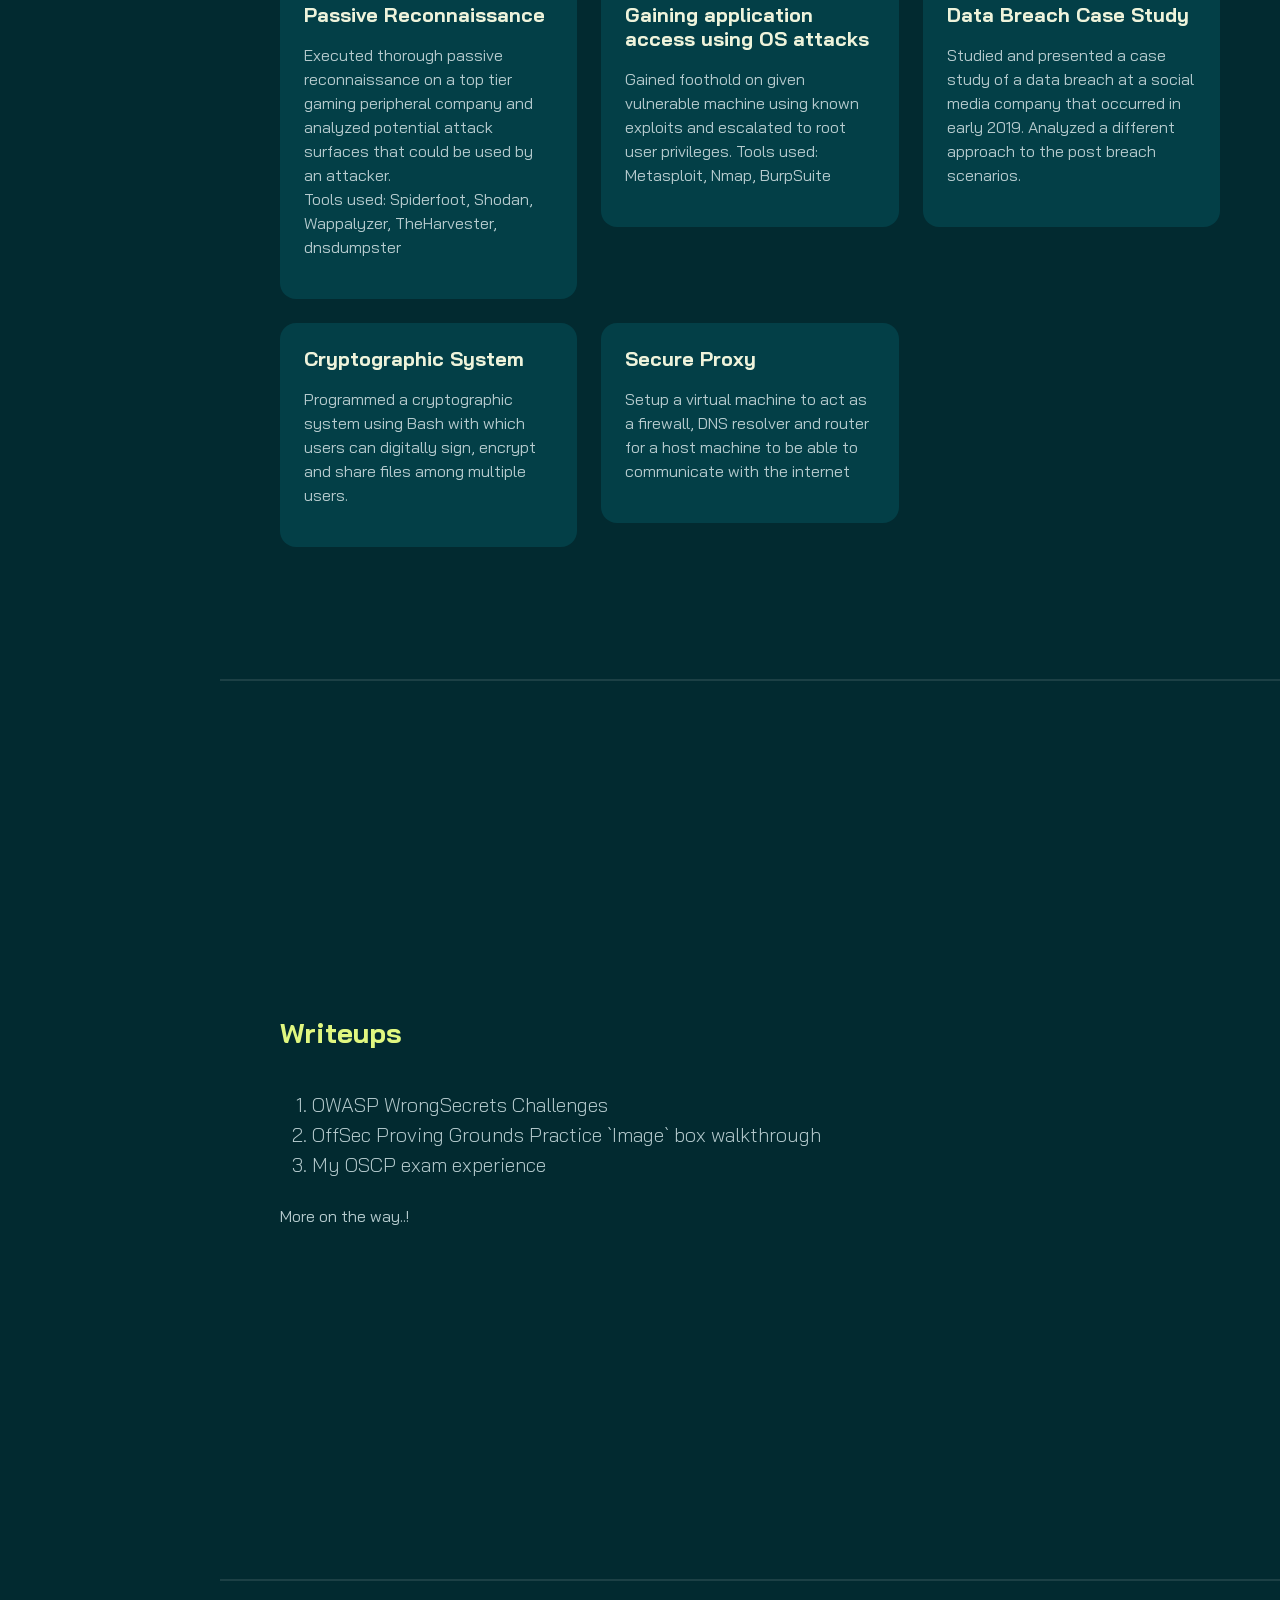
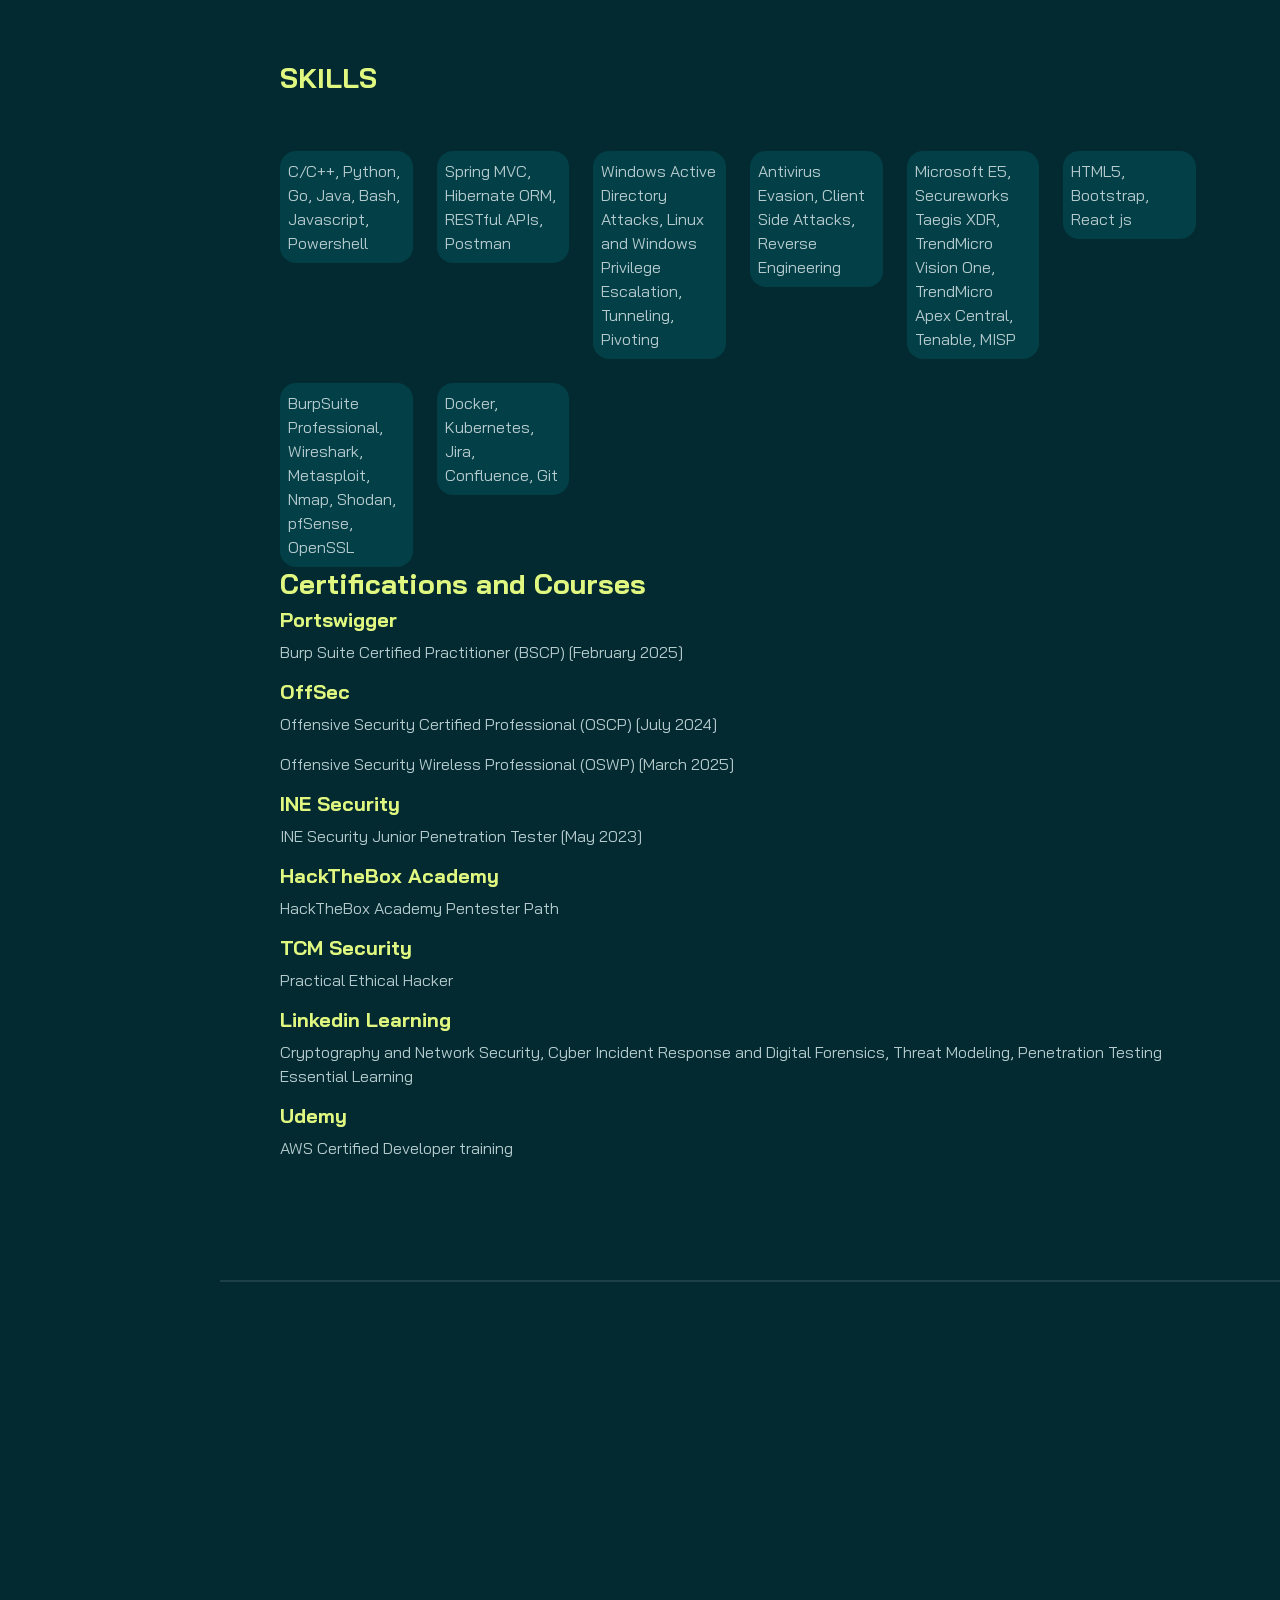
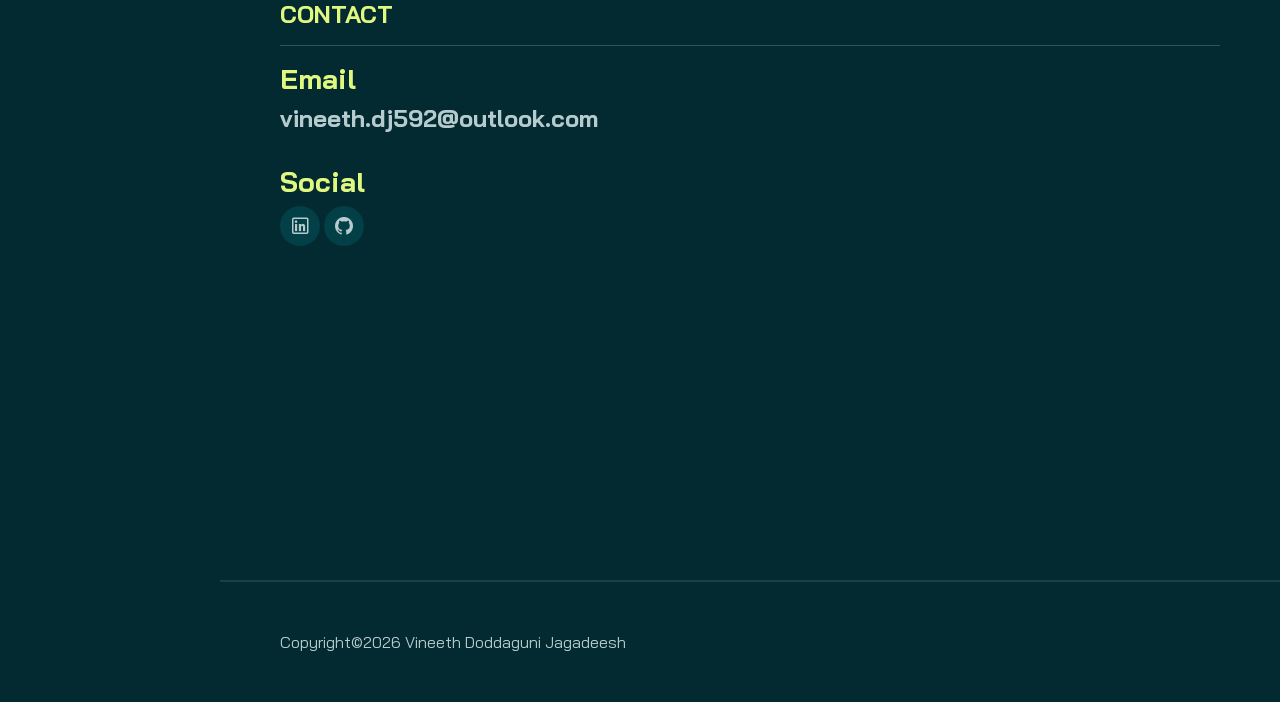
==== commit ada22854: "resume update,  role description changes" ====
--- a/index.html
+++ b/index.html
@@ -71,12 +71,12 @@
                         <hr>
                         <div data-aos="fade-up" data-aos-delay="300">
                             <p class="lead mt-2 mb-4">I enjoy thinking like a hacker and, later, finding ways to fix what I could break while thinking like a hacker!<br>
-                                Web Application Penetration Testing, Manual Source Code Reviews and Threat Modeling are three of my top skills.<br>
+                                Web Application Penetration Testing, Manual Source Code Review and Threat Modeling are three of my top skills.<br>
                                 If you are looking for a security engineer who can code, feel free to connect with me on
                                 <a class="text-brand" href="https://www.linkedin.com/in/vineethdj1/">Linkedin</a>.
                             </p>
                             <p class="lead mt-2 mb-4">
-                                I am currently an offensive security engineer at Praetorian Security Inc. residing in Austin, Texas.
+                                I am based out of Austin, TX.
                             </p>
                             <button class="btn btn-brand"
                                 onclick="location.href='https://drive.proton.me/urls/2Y8X1WY95R#dUMqkOWC3JmT';"
@@ -111,9 +111,9 @@
                                 <div class="bg-base p-3 rounded-4 shadow-effect">
                                     <h5>Offensive Security Engineer</h5>
                                     <p class="text-brand mb-2">Praetorian (Austin, TX)</p>
-                                    September 2024 - Present
+                                    September 2024 - November 2025
                                     <p class="mb-0">
-                                        Responsible for web application, cloud and internal penetration testing engagements.
+                                        Responsible for Web Application, API, Cloud and GenAI Penetration Testing engagements for clients ranging from SMBs to MAG7 companies across the technology, healthcare, and travel industries.
                                     </p>
                                 </div>
                             </div>
@@ -411,7 +411,7 @@
             <div class="container">
                 <div class="row gy-4 justify-content-between">
                     <div class="col-auto">
-                        <p class="mb-0">Copyright<span>&copy;</span>2025<a href="#"> Vineeth Doddaguni Jagadeesh</a></p>
+                        <p class="mb-0">Copyright<span>&copy;</span>2026<a href="#"> Vineeth Doddaguni Jagadeesh</a></p>
                     </div>
                 </div>
             </div>
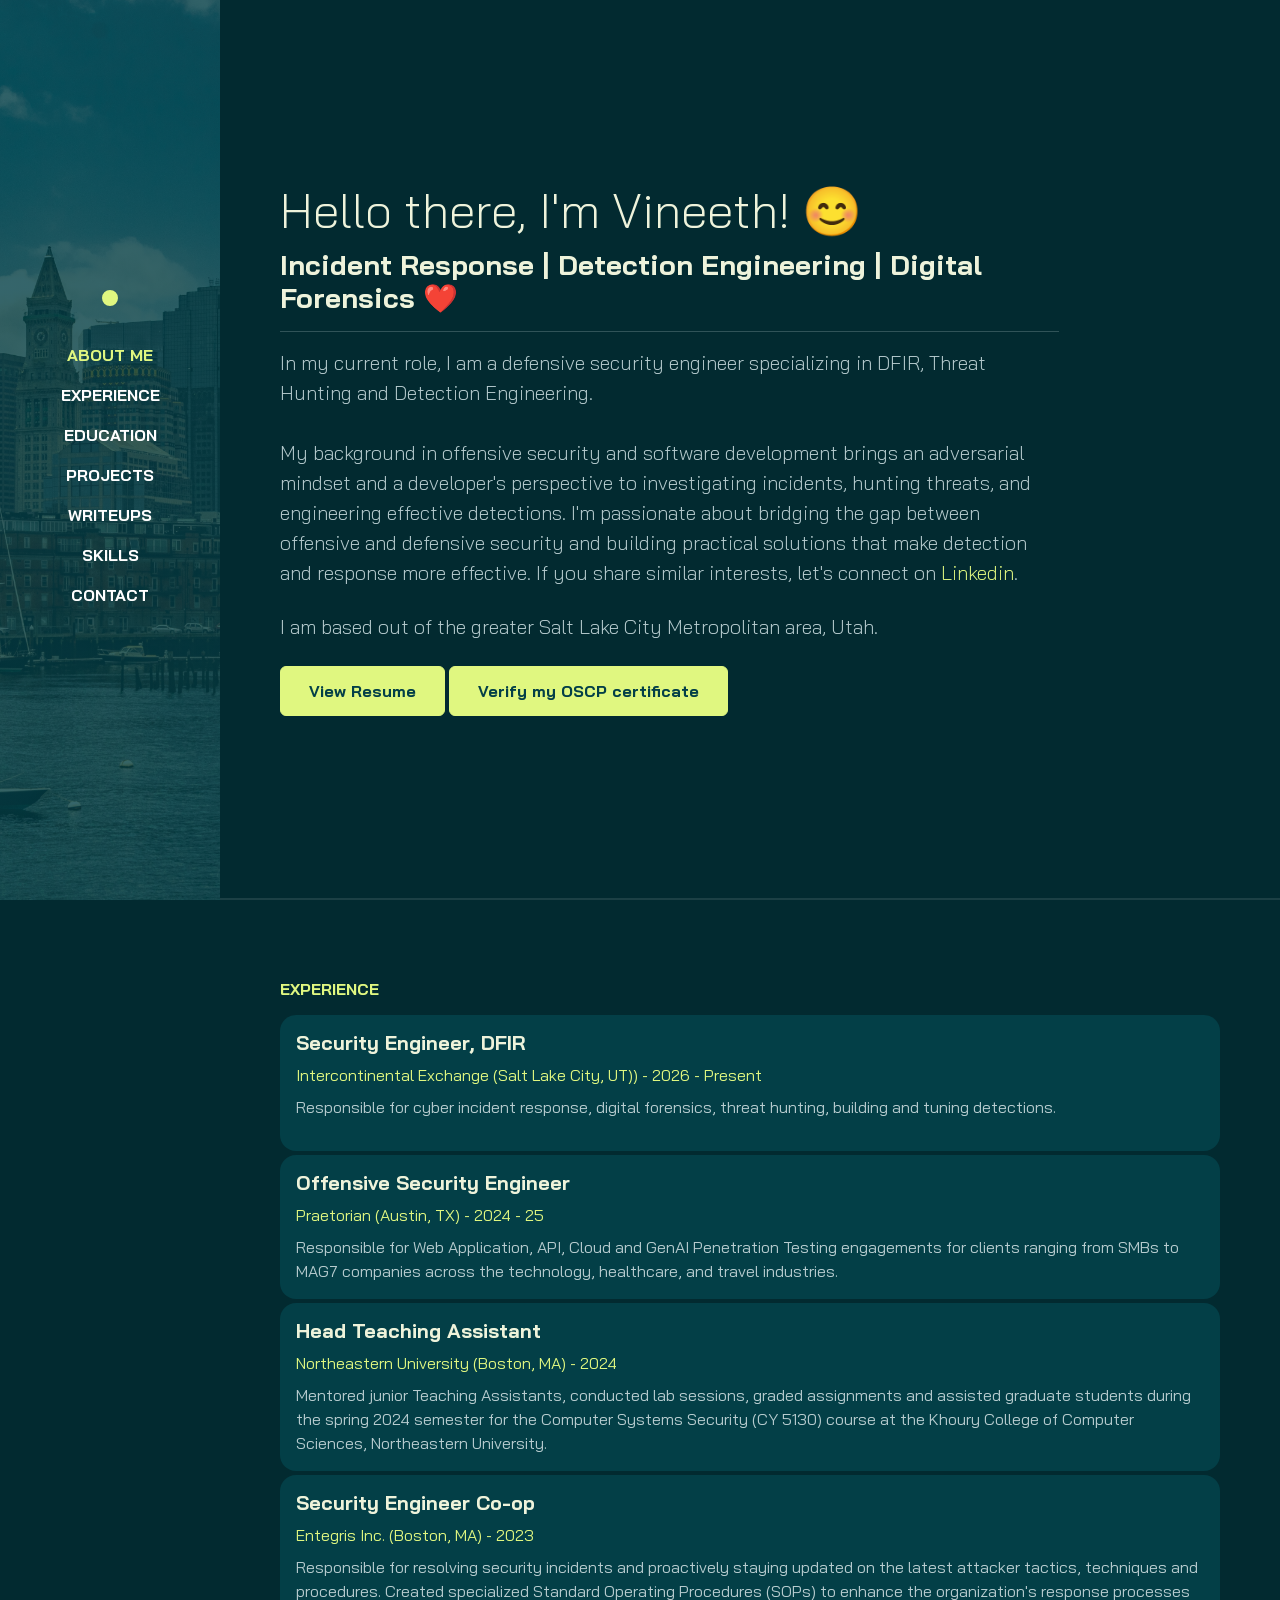
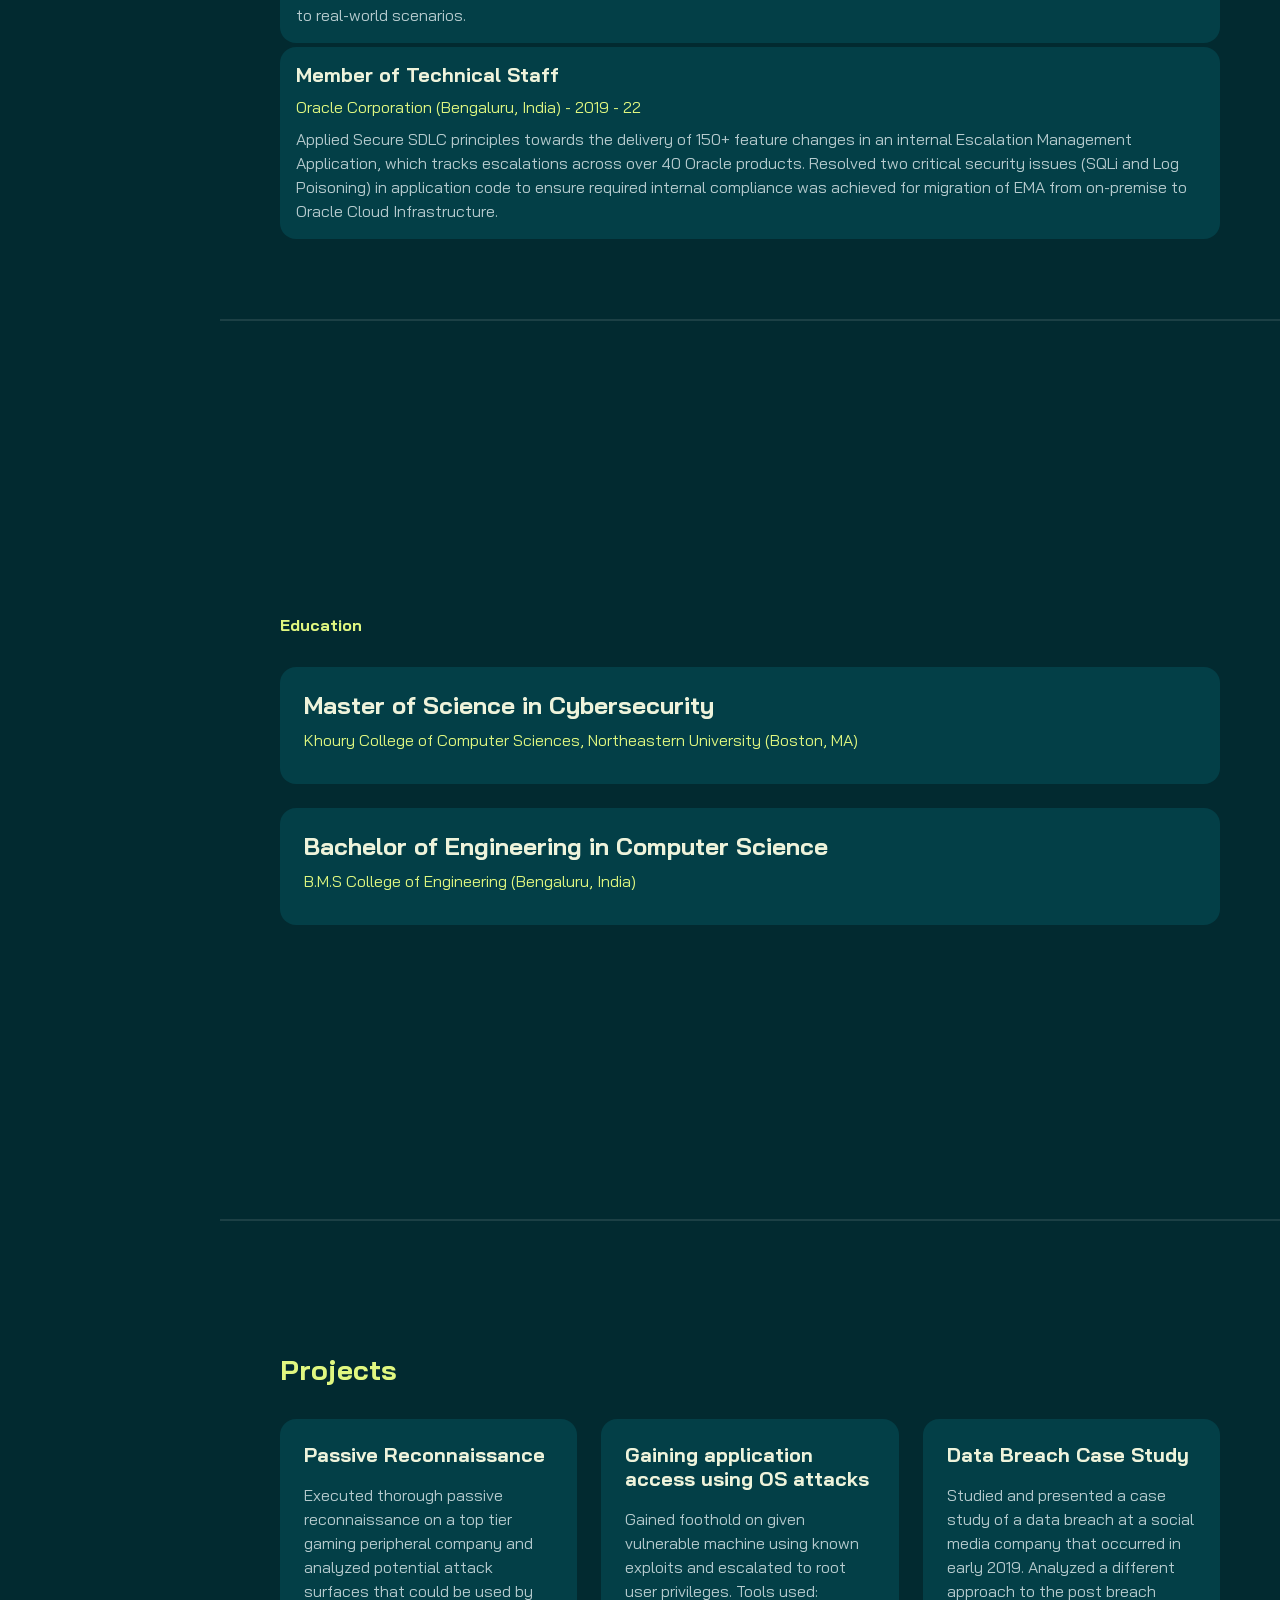
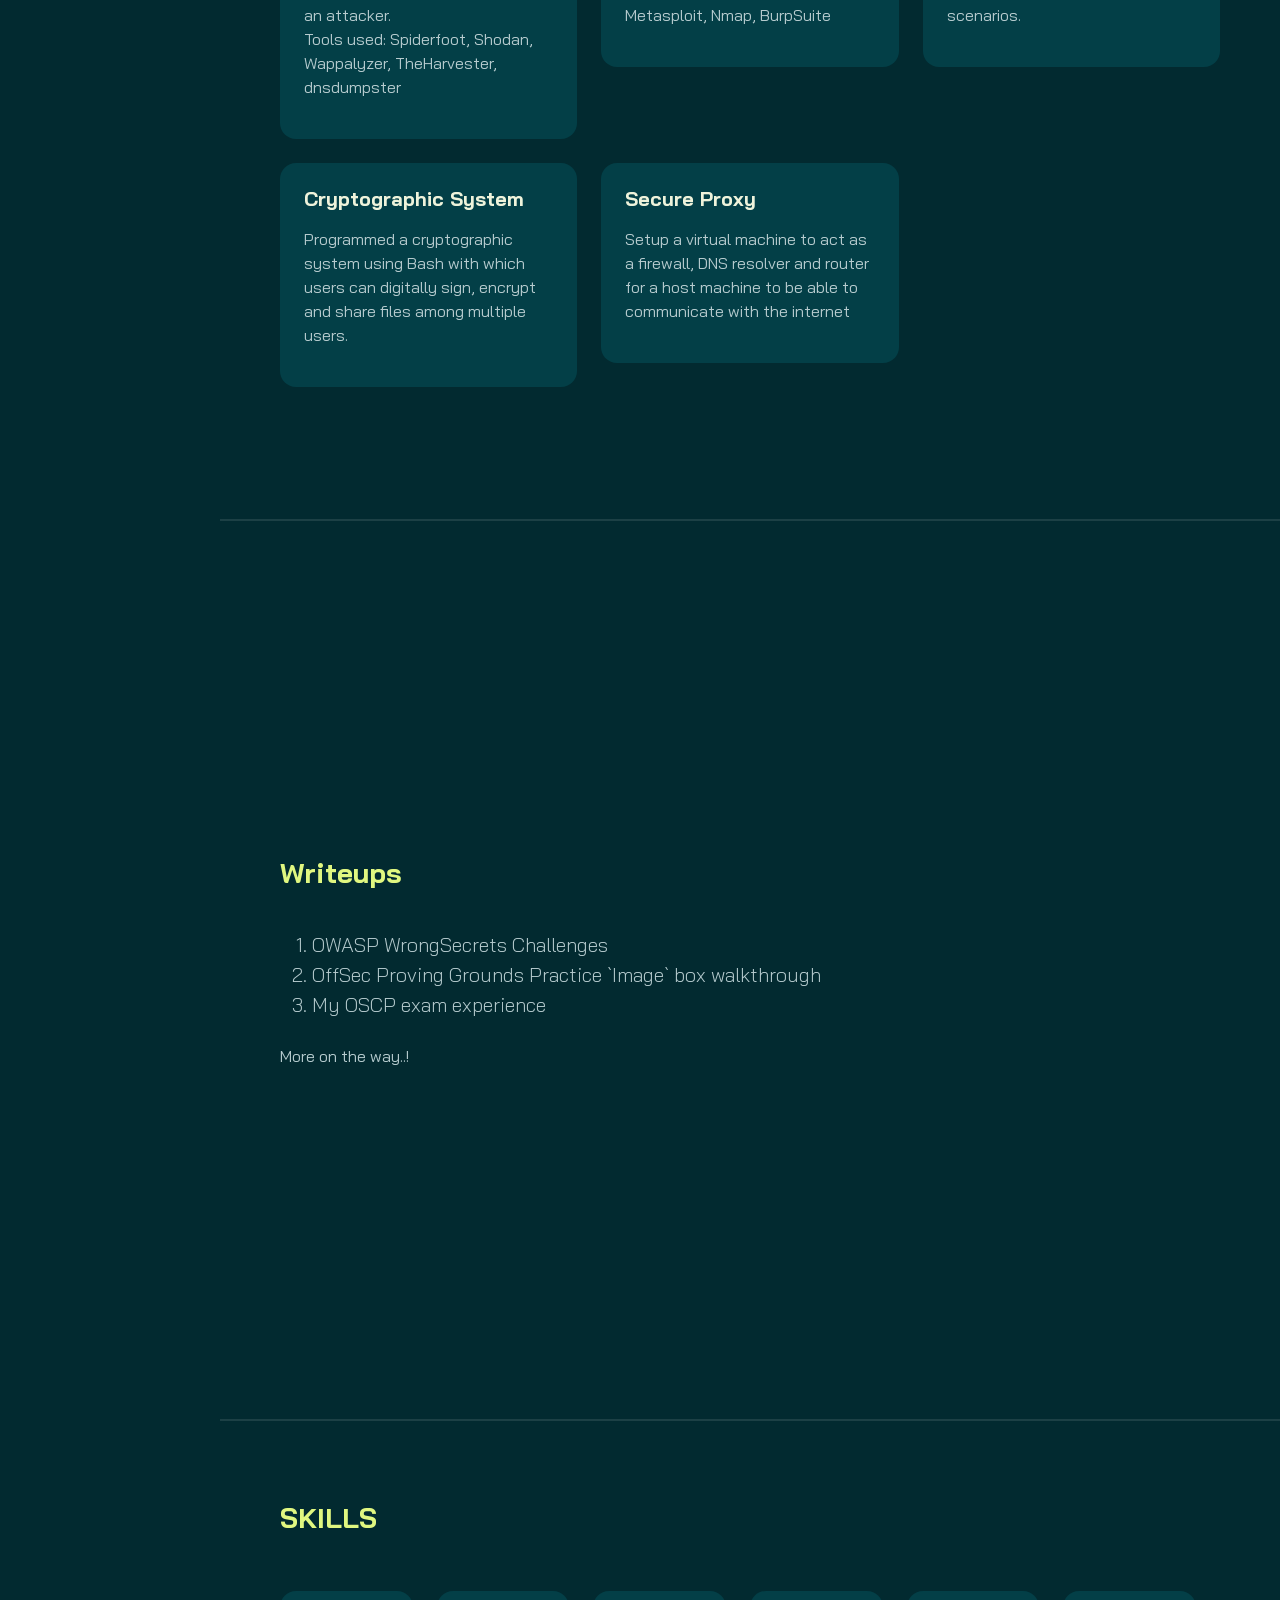
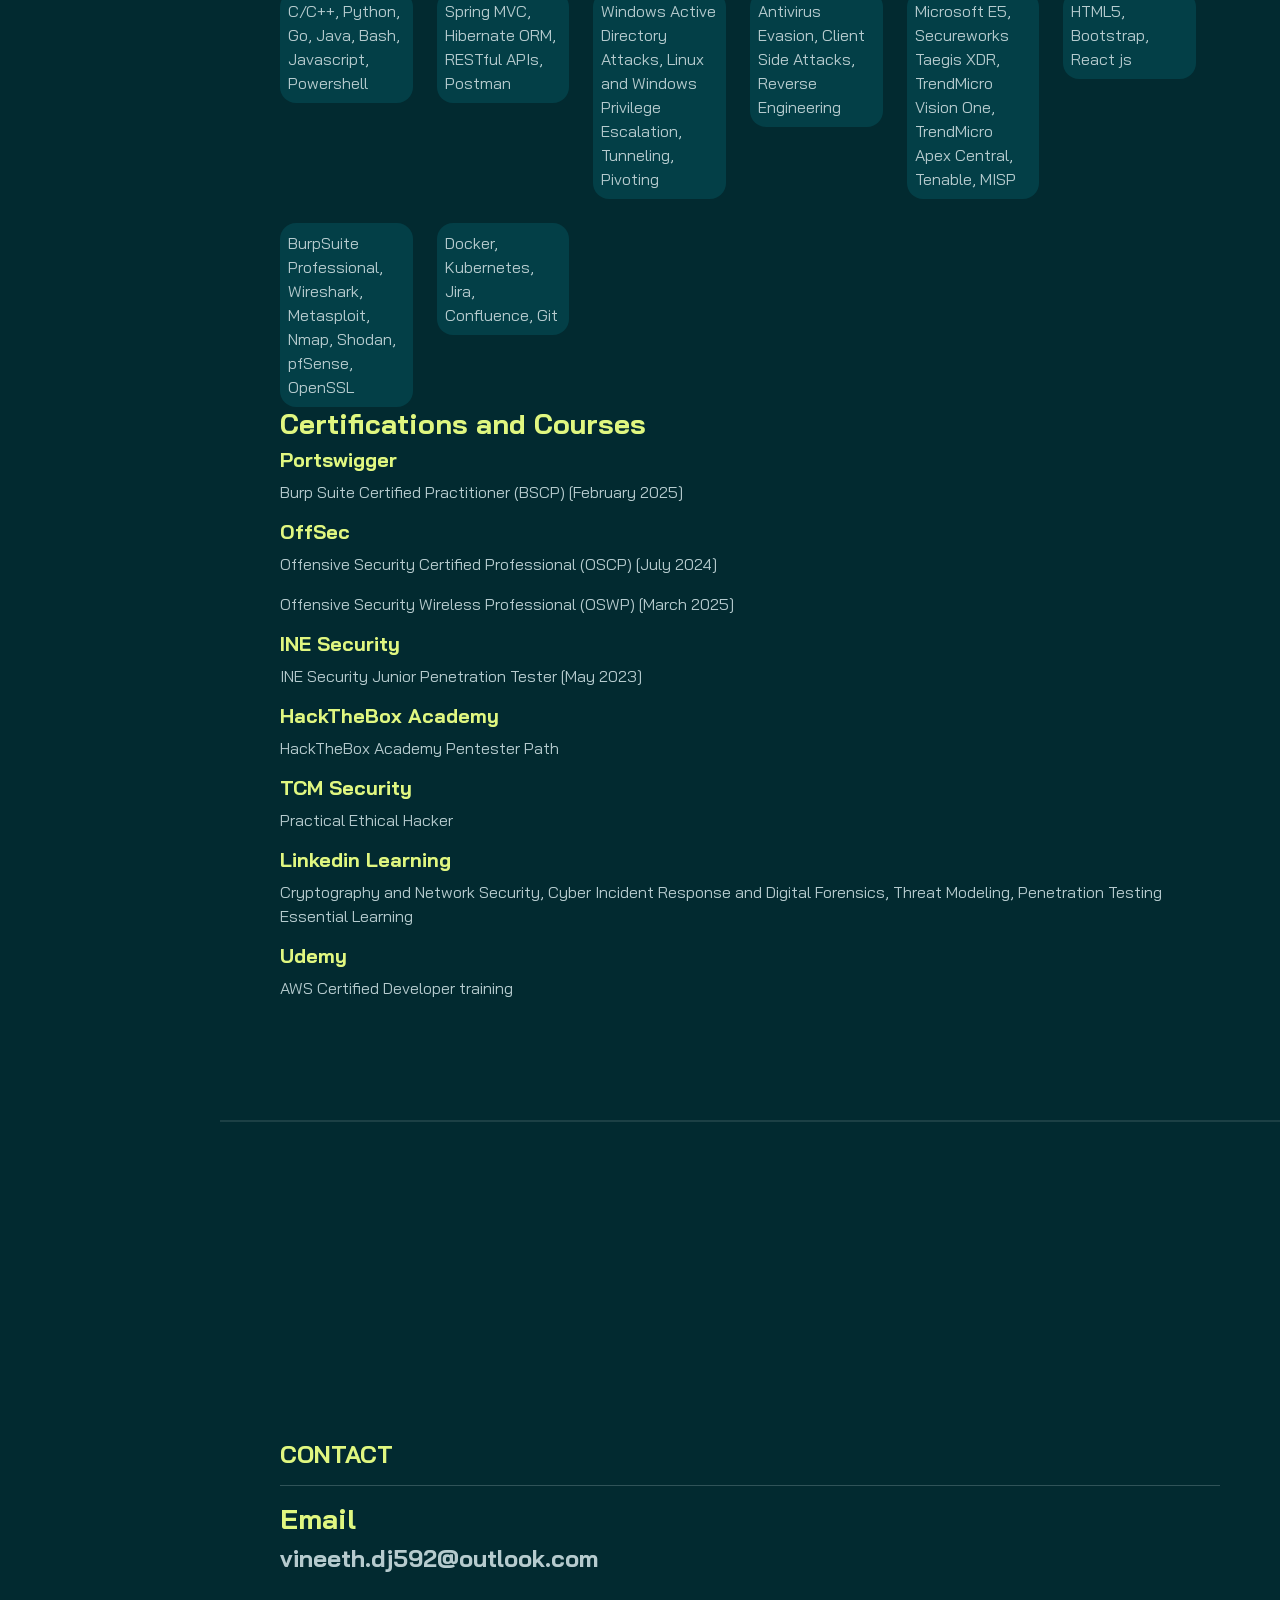
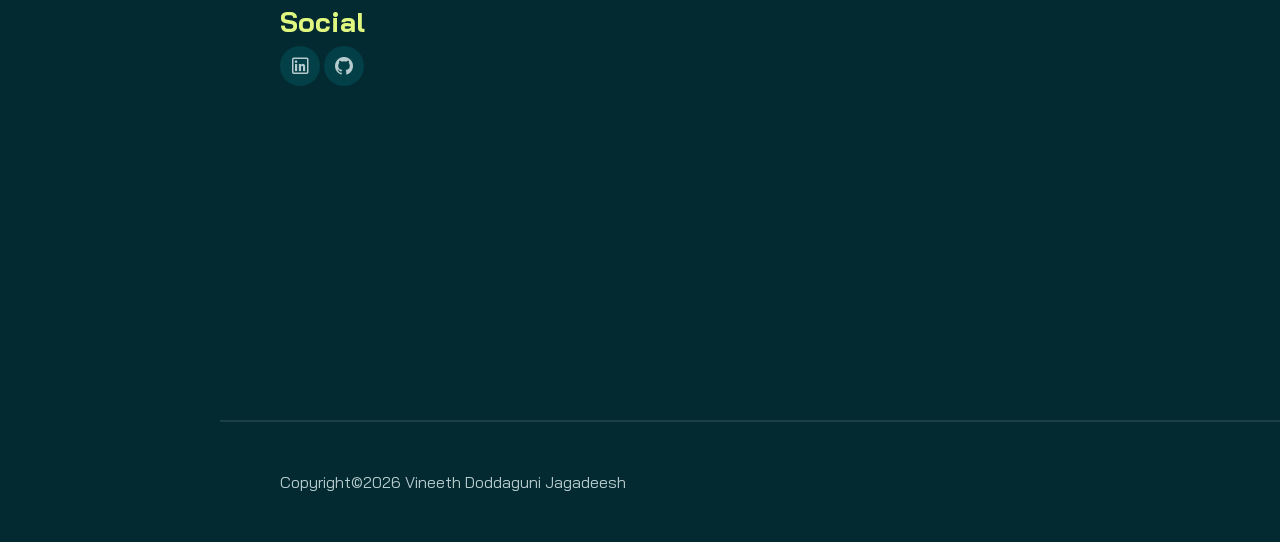
==== commit 56863572: "defensive sec changes" ====
--- a/index.html
+++ b/index.html
@@ -67,16 +67,17 @@
                 <div class="row">
                     <div class="col-lg-10">
                         <h1 class="display-5" data-aos="fade-up">Hello there, I'm Vineeth! 😊</h1>
-                        <h3 data-aos="fade-up">Offensive Security | Product Security | Secure Code Review ❤️</h3>
+                        <h3 data-aos="fade-up">Incident Response | Detection Engineering | Digital Forensics ❤️</h3>
                         <hr>
                         <div data-aos="fade-up" data-aos-delay="300">
-                            <p class="lead mt-2 mb-4">I enjoy thinking like a hacker and, later, finding ways to fix what I could break while thinking like a hacker!<br>
-                                Web Application Penetration Testing, Manual Source Code Review and Threat Modeling are three of my top skills.<br>
-                                If you are looking for a security engineer who can code, feel free to connect with me on
-                                <a class="text-brand" href="https://www.linkedin.com/in/vineethdj1/">Linkedin</a>.
+                            <p class="lead mt-2 mb-4">In my current role, I am a defensive security engineer specializing in DFIR, Threat Hunting and Detection Engineering. <br><br>
+                                My background in offensive security and software development brings an adversarial mindset and a developer's perspective
+                                to investigating incidents, hunting threats, and engineering effective detections. I'm passionate about bridging the gap between
+                                offensive and defensive security and building practical solutions that make detection and response more effective. 
+                                If you share similar interests, let's connect on <a class="text-brand" href="https://www.linkedin.com/in/vineethdj1/">Linkedin</a>.
                             </p>
                             <p class="lead mt-2 mb-4">
-                                I am based out of Austin, TX.
+                                I am based out of the greater Salt Lake City Metropolitan area, Utah.
                             </p>
                             <button class="btn btn-brand"
                                 onclick="location.href='https://drive.proton.me/urls/2Y8X1WY95R#dUMqkOWC3JmT';"
@@ -109,9 +110,17 @@
                         <div class="row gy-1">
                             <div class="col-12">
                                 <div class="bg-base p-3 rounded-4 shadow-effect">
+                                    <h5>Security Engineer, DFIR</h5>
+                                    <p class="text-brand mb-2">Intercontinental Exchange (Salt Lake City, UT)) - 2026 - Present</p>
+                                    <p>
+                                        Responsible for cyber incident response, digital forensics, threat hunting, building and tuning detections.
+                                    </p>
+                                </div>
+                            </div>
+                            <div class="col-12">
+                                <div class="bg-base p-3 rounded-4 shadow-effect">
                                     <h5>Offensive Security Engineer</h5>
-                                    <p class="text-brand mb-2">Praetorian (Austin, TX)</p>
-                                    September 2024 - November 2025
+                                    <p class="text-brand mb-2">Praetorian (Austin, TX) - 2024 - 25</p>
                                     <p class="mb-0">
                                         Responsible for Web Application, API, Cloud and GenAI Penetration Testing engagements for clients ranging from SMBs to MAG7 companies across the technology, healthcare, and travel industries.
                                     </p>
@@ -120,8 +129,7 @@
                             <div class="col-12">
                                 <div class="bg-base p-3 rounded-4 shadow-effect">
                                     <h5>Head Teaching Assistant</h5>
-                                    <p class="text-brand mb-2">Northeastern University (Boston, MA)</p>
-                                    January 2024 - April 2024
+                                    <p class="text-brand mb-2">Northeastern University (Boston, MA) - 2024</p>
                                     <p class="mb-0">
                                         Mentored junior Teaching Assistants, conducted lab sessions, graded assignments and assisted graduate students
                                         during the spring 2024 semester for the Computer Systems Security
@@ -133,8 +141,7 @@
                             <div class="col-12">
                                 <div class="bg-base p-3 rounded-4 shadow-effect">
                                     <h5>Security Engineer Co-op</h5>
-                                    <p class="text-brand mb-2">Entegris Inc. (Billerica, MA)</p>
-                                    June 2023 - December 2023
+                                    <p class="text-brand mb-2">Entegris Inc. (Boston, MA) - 2023</p>
                                     <p class="mb-0">
                                         Responsible for resolving security incidents and proactively staying updated on
                                         the latest attacker tactics, techniques and procedures. Created specialized Standard Operating Procedures (SOPs) to enhance the
@@ -145,30 +152,13 @@
                             <div class="col-12">
                                 <div class="bg-base p-3 rounded-4 shadow-effect">
                                     <h5>Member of Technical Staff</h5>
-                                    <p class="text-brand mb-2">Oracle Corporation (Bengaluru, India)</p>
-                                    June 2019 - July 2022
+                                    <p class="text-brand mb-2">Oracle Corporation (Bengaluru, India) - 2019 - 22</p>
                                     <p class="mb-0">
-                                        <ul>
-                                        <li>Applied Secure SDLC principles towards the delivery of 150+ feature changes in the
-                                        Escalation Management Application (EMA) product, which tracks escalations across 40+ Oracle products.
-                                        </li>
-                                        <li>Resolved two critical security issues (SQLi and Log Poisoning) to ensure required internal compliance was achieved for migration of EMA from on-premise to Oracle Cloud Infrastructure.
-                                        </li>
+                                        Applied Secure SDLC principles towards the delivery of 150+ feature changes in an internal
+                                        Escalation Management Application, which tracks escalations across over 40 Oracle products.
+                                        Resolved two critical security issues (SQLi and Log Poisoning) in application code to ensure
+                                        required internal compliance was achieved for migration of EMA from on-premise to Oracle Cloud Infrastructure.
                                     </ul>
-                                    </p>
-                                </div>
-                            </div>
-                            <div class="col-12">
-                                <div class="bg-base p-3 rounded-4 shadow-effect">
-                                    <h5>Web Developer Intern</h5>
-                                    <p class="text-brand mb-2">Publicis.Sapient (Bengaluru, India)</p>
-                                    Feb 2019 - May 2019
-                                    <p>
-                                        Bookstore Management Application: Worked on the user interface for a
-                                        multipage Bookstore Management
-                                        application and carried out Static Application Security Testing to identify
-                                        and resolve potential security flaws in
-                                        the source code.
                                     </p>
                                 </div>
                             </div>
@@ -196,14 +186,12 @@
                                     <h4>Master of Science in Cybersecurity</h4>
                                     <p class="text-brand mb-2">Khoury College of Computer Sciences, Northeastern
                                         University (Boston, MA)</p>
-                                    2024
                                 </div>
                             </div>
                             <div class="col-12">
                                 <div class="bg-base p-4 rounded-4 shadow-effect">
                                     <h4>Bachelor of Engineering in Computer Science</h4>
                                     <p class="text-brand mb-2">B.M.S College of Engineering (Bengaluru, India)</p>
-                                    2019
                                 </div>
                             </div>
                         </div>
